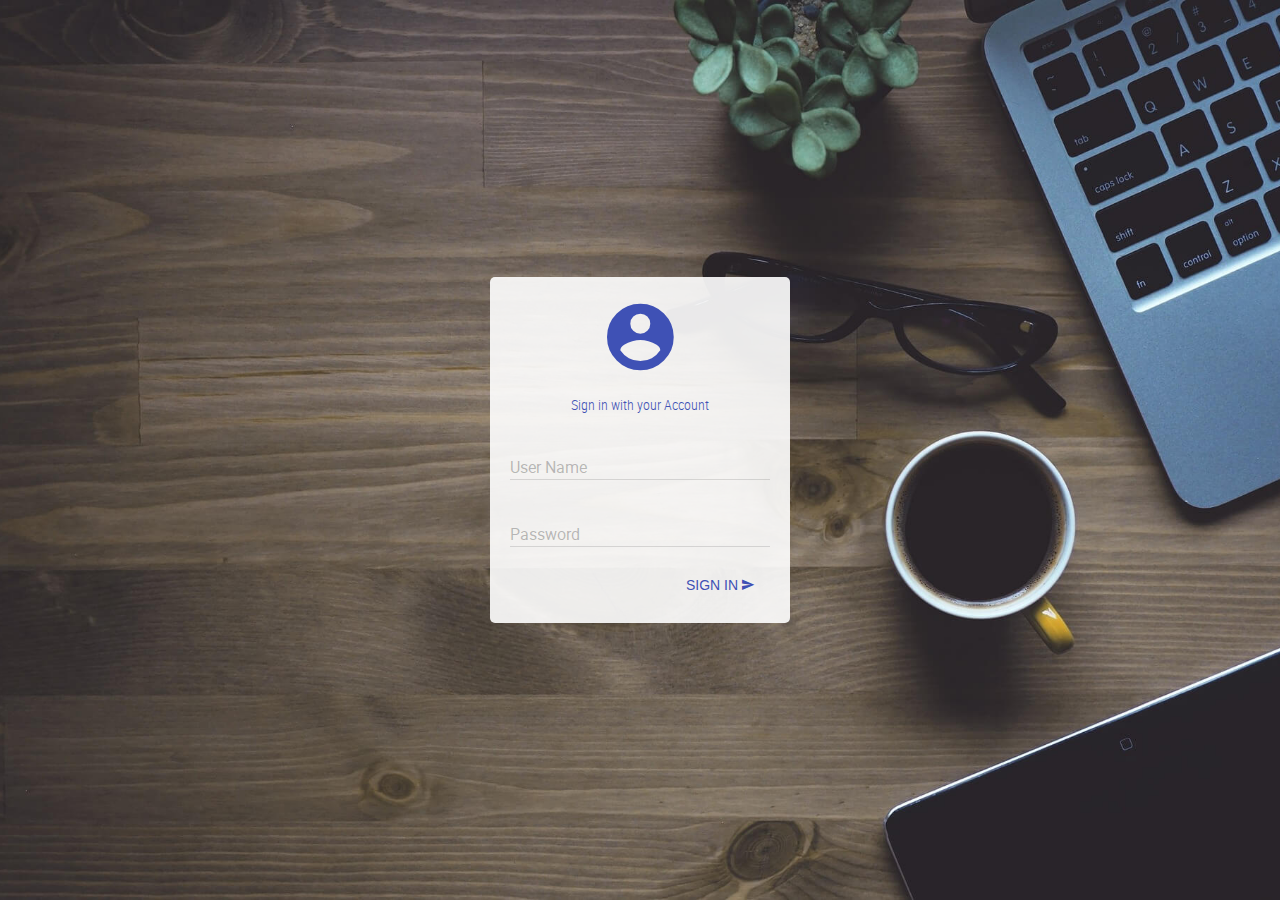
==== index.html @ ebc6012f "se agrego la plantilla" ====
<!-- 
* Copyright 2016 Carlos Eduardo Alfaro Orellana
-->
<!DOCTYPE html>
<html lang="es">
<head>
	<meta charset="UTF-8">
	<meta name="viewport" content="width=device-width, initial-scale=1">
	<title>Login</title>
	<link rel="stylesheet" href="css/normalize.css">
	<link rel="stylesheet" href="css/sweetalert2.css">
	<link rel="stylesheet" href="css/material.min.css">
	<link rel="stylesheet" href="css/material-design-iconic-font.min.css">
	<link rel="stylesheet" href="css/jquery.mCustomScrollbar.css">
	<link rel="stylesheet" href="css/main.css">
	<script src="//ajax.googleapis.com/ajax/libs/jquery/1.11.2/jquery.min.js"></script>
	<script>window.jQuery || document.write('<script src="js/jquery-1.11.2.min.js"><\/script>')</script>
	<script src="js/material.min.js" ></script>
	<script src="js/sweetalert2.min.js" ></script>
	<script src="js/jquery.mCustomScrollbar.concat.min.js" ></script>
	<script src="js/main.js" ></script>
</head>
<body class="cover">
	<div class="container-login">
		<p class="text-center" style="font-size: 80px;">
			<i class="zmdi zmdi-account-circle"></i>
		</p>
		<p class="text-center text-condensedLight">Sign in with your Account</p>
		<form>
			<div class="mdl-textfield mdl-js-textfield mdl-textfield--floating-label">
			    <input class="mdl-textfield__input" type="text" id="userName">
			    <label class="mdl-textfield__label" for="userName">User Name</label>
			</div>
			<div class="mdl-textfield mdl-js-textfield mdl-textfield--floating-label">
			    <input class="mdl-textfield__input" type="password" id="pass">
			    <label class="mdl-textfield__label" for="pass">Password</label>
			</div>
			<button id="SingIn" class="mdl-button mdl-js-button mdl-js-ripple-effect" style="color: #3F51B5; float:right;">
				Sign in <i class="zmdi zmdi-mail-send"></i>
			</button>
		</form>
	</div>
</body>
</html>
---- css/sweetalert2.css ----
.sweet-overlay {
  background-color: rgba(0, 0, 0, 0.4);
  position: fixed;
  left: 0;
  right: 0;
  top: 0;
  bottom: 0;
  display: none;
  z-index: 1000; }

.sweet-alert {
  font-family: "RobotoCondensedLight";
  background-color: #fff;
  border-radius: 5px;
  box-sizing: border-box;
  text-align: center;
  position: fixed;
  left: 50%;
  top: 50%;
  margin-top: -200px;
  max-height: 90%;
  overflow-x: hidden;
  overflow-y: auto;
  display: none;
  z-index: 2000; }
  .sweet-alert h2 {
    color: #575757;
    font-family: "OswaldLight";
    font-size: 30px;
    text-align: center;
    font-weight: 600;
    text-transform: none;
    position: relative;
    margin: 0;
    padding: 0;
    line-height: 60px;
    display: block; }
  .sweet-alert p {
    font-size: 16px;
    text-align: center;
    font-weight: 300;
    position: relative;
    float: none;
    margin: 0;
    padding: 0;
    line-height: normal; }
  .sweet-alert hr {
    height: 10px;
    color: transparent;
    border: 0; }
  .sweet-alert button.styled {
    color: #fff;
    border: 0;
    box-shadow: none;
    font-size: 17px;
    font-weight: 500;
    border-radius: 5px;
    padding: 10px 32px;
    margin: 0 5px;
    cursor: pointer; }
    .sweet-alert button.styled:focus {
      outline: none; }
    .sweet-alert button.styled.sweet-cancel[disabled] {
      opacity: .4; }
    .sweet-alert button.styled.sweet-confirm[disabled] {
      border: 4px solid transparent;
      border-color: transparent;
      width: 40px;
      height: 40px;
      padding: 0;
      margin: 0 30px;
      vertical-align: middle;
      background-color: transparent !important;
      color: transparent;
      cursor: default;
      border-radius: 100%;
      -webkit-animation: rotate-loading 1.5s linear 0s infinite normal;
              animation: rotate-loading 1.5s linear 0s infinite normal; }
    .sweet-alert button.styled::-moz-focus-inner {
      border: 0; }
  .sweet-alert[data-has-cancel-button=false] button {
    box-shadow: none !important; }
  .sweet-alert .icon {
    width: 80px;
    height: 80px;
    border: 4px solid #808080;
    border-radius: 50%;
    margin: 20px auto;
    padding: 0;
    position: relative;
    box-sizing: content-box; }
    .sweet-alert .icon.error {
      border-color: #f27474; }
      .sweet-alert .icon.error .x-mark {
        position: relative;
        display: block; }
      .sweet-alert .icon.error .line {
        position: absolute;
        height: 5px;
        width: 47px;
        background-color: #f27474;
        display: block;
        top: 37px;
        border-radius: 2px; }
        .sweet-alert .icon.error .line.left {
          -webkit-transform: rotate(45deg);
                  transform: rotate(45deg);
          left: 17px; }
        .sweet-alert .icon.error .line.right {
          -webkit-transform: rotate(-45deg);
                  transform: rotate(-45deg);
          right: 16px; }
    .sweet-alert .icon.warning {
      border-color: #f8bb86; }
      .sweet-alert .icon.warning .body {
        position: absolute;
        width: 5px;
        height: 47px;
        left: 50%;
        top: 10px;
        border-radius: 2px;
        margin-left: -2px;
        background-color: #f8bb86; }
      .sweet-alert .icon.warning .dot {
        position: absolute;
        width: 7px;
        height: 7px;
        border-radius: 50%;
        margin-left: -3px;
        left: 50%;
        bottom: 10px;
        background-color: #f8bb86; }
    .sweet-alert .icon.info {
      border-color: #c9dae1; }
      .sweet-alert .icon.info::before {
        content: '';
        position: absolute;
        width: 5px;
        height: 29px;
        left: 50%;
        bottom: 17px;
        border-radius: 2px;
        margin-left: -2px;
        background-color: #c9dae1; }
      .sweet-alert .icon.info::after {
        content: '';
        position: absolute;
        width: 7px;
        height: 7px;
        border-radius: 50%;
        margin-left: -3px;
        top: 19px;
        background-color: #c9dae1; }
    .sweet-alert .icon.success {
      border-color: #a5dc86; }
      .sweet-alert .icon.success::before, .sweet-alert .icon.success::after {
        content: '';
        border-radius: 50%;
        position: absolute;
        width: 60px;
        height: 120px;
        background: #fff;
        -webkit-transform: rotate(45deg);
                transform: rotate(45deg); }
      .sweet-alert .icon.success::before {
        border-radius: 120px 0 0 120px;
        top: -7px;
        left: -33px;
        -webkit-transform: rotate(-45deg);
                transform: rotate(-45deg);
        -webkit-transform-origin: 60px 60px;
                transform-origin: 60px 60px; }
      .sweet-alert .icon.success::after {
        border-radius: 0 120px 120px 0;
        top: -11px;
        left: 30px;
        -webkit-transform: rotate(-45deg);
                transform: rotate(-45deg);
        -webkit-transform-origin: 0 60px;
                transform-origin: 0 60px; }
      .sweet-alert .icon.success .placeholder {
        width: 80px;
        height: 80px;
        border: 4px solid rgba(165, 220, 134, 0.2);
        border-radius: 50%;
        box-sizing: content-box;
        position: absolute;
        left: -4px;
        top: -4px;
        z-index: 2; }
      .sweet-alert .icon.success .fix {
        width: 5px;
        height: 90px;
        background-color: #fff;
        position: absolute;
        left: 28px;
        top: 8px;
        z-index: 1;
        -webkit-transform: rotate(-45deg);
                transform: rotate(-45deg); }
      .sweet-alert .icon.success .line {
        height: 5px;
        background-color: #a5dc86;
        display: block;
        border-radius: 2px;
        position: absolute;
        z-index: 2; }
        .sweet-alert .icon.success .line.tip {
          width: 25px;
          left: 14px;
          top: 46px;
          -webkit-transform: rotate(45deg);
                  transform: rotate(45deg); }
        .sweet-alert .icon.success .line.long {
          width: 47px;
          right: 8px;
          top: 38px;
          -webkit-transform: rotate(-45deg);
                  transform: rotate(-45deg); }
  .sweet-alert .sweet-image {
    margin: 20px auto; }

@-webkit-keyframes showSweetAlert {
  0% {
    -webkit-transform: scale(0.7);
            transform: scale(0.7); }
  45% {
    -webkit-transform: scale(1.05);
            transform: scale(1.05); }
  80% {
    -webkit-transform: scale(0.95);
            transform: scale(0.95); }
  100% {
    -webkit-transform: scale(1);
            transform: scale(1); } }

@keyframes showSweetAlert {
  0% {
    -webkit-transform: scale(0.7);
            transform: scale(0.7); }
  45% {
    -webkit-transform: scale(1.05);
            transform: scale(1.05); }
  80% {
    -webkit-transform: scale(0.95);
            transform: scale(0.95); }
  100% {
    -webkit-transform: scale(1);
            transform: scale(1); } }

@-webkit-keyframes hideSweetAlert {
  0% {
    -webkit-transform: scale(1);
            transform: scale(1); }
  100% {
    -webkit-transform: scale(0.5);
            transform: scale(0.5); } }

@keyframes hideSweetAlert {
  0% {
    -webkit-transform: scale(1);
            transform: scale(1); }
  100% {
    -webkit-transform: scale(0.5);
            transform: scale(0.5); } }

.show-sweet-alert {
  -webkit-animation: showSweetAlert 0.3s;
          animation: showSweetAlert 0.3s; }
  .show-sweet-alert.no-animation {
    -webkit-animation: none;
            animation: none; }

.hide-sweet-alert {
  -webkit-animation: hideSweetAlert 0.2s;
          animation: hideSweetAlert 0.2s; }
  .hide-sweet-alert.no-animation {
    -webkit-animation: none;
            animation: none; }

@-webkit-keyframes animate-success-tip {
  0% {
    width: 0;
    left: 1px;
    top: 19px; }
  54% {
    width: 0;
    left: 1px;
    top: 19px; }
  70% {
    width: 50px;
    left: -8px;
    top: 37px; }
  84% {
    width: 17px;
    left: 21px;
    top: 48px; }
  100% {
    width: 25px;
    left: 14px;
    top: 45px; } }

@keyframes animate-success-tip {
  0% {
    width: 0;
    left: 1px;
    top: 19px; }
  54% {
    width: 0;
    left: 1px;
    top: 19px; }
  70% {
    width: 50px;
    left: -8px;
    top: 37px; }
  84% {
    width: 17px;
    left: 21px;
    top: 48px; }
  100% {
    width: 25px;
    left: 14px;
    top: 45px; } }

@-webkit-keyframes animate-success-long {
  0% {
    width: 0;
    right: 46px;
    top: 54px; }
  65% {
    width: 0;
    right: 46px;
    top: 54px; }
  84% {
    width: 55px;
    right: 0;
    top: 35px; }
  100% {
    width: 47px;
    right: 8px;
    top: 38px; } }

@keyframes animate-success-long {
  0% {
    width: 0;
    right: 46px;
    top: 54px; }
  65% {
    width: 0;
    right: 46px;
    top: 54px; }
  84% {
    width: 55px;
    right: 0;
    top: 35px; }
  100% {
    width: 47px;
    right: 8px;
    top: 38px; } }

@-webkit-keyframes rotatePlaceholder {
  0% {
    -webkit-transform: rotate(-45deg);
            transform: rotate(-45deg); }
  5% {
    -webkit-transform: rotate(-45deg);
            transform: rotate(-45deg); }
  12% {
    -webkit-transform: rotate(-405deg);
            transform: rotate(-405deg); }
  100% {
    -webkit-transform: rotate(-405deg);
            transform: rotate(-405deg); } }

@keyframes rotatePlaceholder {
  0% {
    -webkit-transform: rotate(-45deg);
            transform: rotate(-45deg); }
  5% {
    -webkit-transform: rotate(-45deg);
            transform: rotate(-45deg); }
  12% {
    -webkit-transform: rotate(-405deg);
            transform: rotate(-405deg); }
  100% {
    -webkit-transform: rotate(-405deg);
            transform: rotate(-405deg); } }

.animate-success-tip {
  -webkit-animation: animate-success-tip 0.75s;
          animation: animate-success-tip 0.75s; }

.animate-success-long {
  -webkit-animation: animate-success-long 0.75s;
          animation: animate-success-long 0.75s; }

.icon.success.animate::after {
  -webkit-animation: rotatePlaceholder 4.25s ease-in;
          animation: rotatePlaceholder 4.25s ease-in; }

@-webkit-keyframes animate-error-icon {
  0% {
    -webkit-transform: rotateX(100deg);
            transform: rotateX(100deg);
    opacity: 0; }
  100% {
    -webkit-transform: rotateX(0deg);
            transform: rotateX(0deg);
    opacity: 1; } }

@keyframes animate-error-icon {
  0% {
    -webkit-transform: rotateX(100deg);
            transform: rotateX(100deg);
    opacity: 0; }
  100% {
    -webkit-transform: rotateX(0deg);
            transform: rotateX(0deg);
    opacity: 1; } }

.animate-error-icon {
  -webkit-animation: animate-error-icon 0.5s;
          animation: animate-error-icon 0.5s; }

@-webkit-keyframes animate-x-mark {
  0% {
    -webkit-transform: scale(0.4);
            transform: scale(0.4);
    margin-top: 26px;
    opacity: 0; }
  50% {
    -webkit-transform: scale(0.4);
            transform: scale(0.4);
    margin-top: 26px;
    opacity: 0; }
  80% {
    -webkit-transform: scale(1.15);
            transform: scale(1.15);
    margin-top: -6px; }
  100% {
    -webkit-transform: scale(1);
            transform: scale(1);
    margin-top: 0;
    opacity: 1; } }

@keyframes animate-x-mark {
  0% {
    -webkit-transform: scale(0.4);
            transform: scale(0.4);
    margin-top: 26px;
    opacity: 0; }
  50% {
    -webkit-transform: scale(0.4);
            transform: scale(0.4);
    margin-top: 26px;
    opacity: 0; }
  80% {
    -webkit-transform: scale(1.15);
            transform: scale(1.15);
    margin-top: -6px; }
  100% {
    -webkit-transform: scale(1);
            transform: scale(1);
    margin-top: 0;
    opacity: 1; } }

.animate-x-mark {
  -webkit-animation: animate-x-mark 0.5s;
          animation: animate-x-mark 0.5s; }

@-webkit-keyframes pulse-warning {
  0% {
    border-color: #f8d486; }
  100% {
    border-color: #f8bb86; } }

@keyframes pulse-warning {
  0% {
    border-color: #f8d486; }
  100% {
    border-color: #f8bb86; } }

.pulse-warning {
  -webkit-animation: pulse-warning 0.75s infinite alternate;
          animation: pulse-warning 0.75s infinite alternate; }

@-webkit-keyframes pulse-warning-ins {
  0% {
    background-color: #f8d486; }
  100% {
    background-color: #f8bb86; } }

@keyframes pulse-warning-ins {
  0% {
    background-color: #f8d486; }
  100% {
    background-color: #f8bb86; } }

.pulse-warning-ins {
  -webkit-animation: pulse-warning-ins 0.75s infinite alternate;
          animation: pulse-warning-ins 0.75s infinite alternate; }

@-webkit-keyframes rotate-loading {
  0% {
    -webkit-transform: rotate(0deg);
            transform: rotate(0deg); }
  100% {
    -webkit-transform: rotate(360deg);
            transform: rotate(360deg); } }

@keyframes rotate-loading {
  0% {
    -webkit-transform: rotate(0deg);
            transform: rotate(0deg); }
  100% {
    -webkit-transform: rotate(360deg);
            transform: rotate(360deg); } }
---- css/material.min.css ----
/**
 * material-design-lite - Material Design Components in CSS, JS and HTML
 * @version v1.1.3
 * @license Apache-2.0
 * @copyright 2015 Google, Inc.
 * @link https://github.com/google/material-design-lite
 */
@charset "UTF-8";html{color:rgba(0,0,0,.87)}::-moz-selection{background:#b3d4fc;text-shadow:none}::selection{background:#b3d4fc;text-shadow:none}hr{display:block;height:1px;border:0;border-top:1px solid #ccc;margin:1em 0;padding:0}audio,canvas,iframe,img,svg,video{vertical-align:middle}fieldset{border:0;margin:0;padding:0}textarea{resize:vertical}.browserupgrade{margin:.2em 0;background:#ccc;color:#000;padding:.2em 0}.hidden{display:none!important}.visuallyhidden{border:0;clip:rect(0 0 0 0);height:1px;margin:-1px;overflow:hidden;padding:0;position:absolute;width:1px}.visuallyhidden.focusable:active,.visuallyhidden.focusable:focus{clip:auto;height:auto;margin:0;overflow:visible;position:static;width:auto}.invisible{visibility:hidden}.clearfix:before,.clearfix:after{content:" ";display:table}.clearfix:after{clear:both}@media print{*,*:before,*:after,*:first-letter{background:transparent!important;color:#000!important;box-shadow:none!important}a,a:visited{text-decoration:underline}a[href]:after{content:" (" attr(href)")"}abbr[title]:after{content:" (" attr(title)")"}a[href^="#"]:after,a[href^="javascript:"]:after{content:""}pre,blockquote{border:1px solid #999;page-break-inside:avoid}thead{display:table-header-group}tr,img{page-break-inside:avoid}img{max-width:100%!important}p,h2,h3{orphans:3;widows:3}h2,h3{page-break-after:avoid}}a,.mdl-accordion,.mdl-button,.mdl-card,.mdl-checkbox,.mdl-dropdown-menu,.mdl-icon-toggle,.mdl-item,.mdl-radio,.mdl-slider,.mdl-switch,.mdl-tabs__tab{-webkit-tap-highlight-color:transparent;-webkit-tap-highlight-color:rgba(255,255,255,0)}html{width:100%;height:100%;-ms-touch-action:manipulation;touch-action:manipulation}body{width:100%;min-height:100%;margin:0}main{display:block}*[hidden]{display:none!important}html,body{font-family:"Helvetica","Arial",sans-serif;font-size:14px;font-weight:400;line-height:20px}h1,h2,h3,h4,h5,h6,p{padding:0}h1 small,h2 small,h3 small,h4 small,h5 small,h6 small{font-family:"Roboto","Helvetica","Arial",sans-serif;font-weight:400;line-height:1.35;letter-spacing:-.02em;opacity:.54;font-size:.6em}h1{font-size:56px;line-height:1.35;letter-spacing:-.02em;margin:24px 0}h1,h2{font-family:"Roboto","Helvetica","Arial",sans-serif;font-weight:400}h2{font-size:45px;line-height:48px}h2,h3{margin:24px 0}h3{font-size:34px;line-height:40px}h3,h4{font-family:"Roboto","Helvetica","Arial",sans-serif;font-weight:400}h4{font-size:24px;line-height:32px;-moz-osx-font-smoothing:grayscale;margin:24px 0 16px}h5{font-size:20px;font-weight:500;line-height:1;letter-spacing:.02em}h5,h6{font-family:"Roboto","Helvetica","Arial",sans-serif;margin:24px 0 16px}h6{font-size:16px;letter-spacing:.04em}h6,p{font-weight:400;line-height:24px}p{font-size:14px;letter-spacing:0;margin:0 0 16px}a{color:#ff4081;font-weight:500}blockquote{font-family:"Roboto","Helvetica","Arial",sans-serif;position:relative;font-size:24px;font-weight:300;font-style:italic;line-height:1.35;letter-spacing:.08em}blockquote:before{position:absolute;left:-.5em;content:'“'}blockquote:after{content:'”';margin-left:-.05em}mark{background-color:#f4ff81}dt{font-weight:700}address{font-size:12px;line-height:1;font-style:normal}address,ul,ol{font-weight:400;letter-spacing:0}ul,ol{font-size:14px;line-height:24px}.mdl-typography--display-4,.mdl-typography--display-4-color-contrast{font-family:"Roboto","Helvetica","Arial",sans-serif;font-size:112px;font-weight:300;line-height:1;letter-spacing:-.04em}.mdl-typography--display-4-color-contrast{opacity:.54}.mdl-typography--display-3,.mdl-typography--display-3-color-contrast{font-family:"Roboto","Helvetica","Arial",sans-serif;font-size:56px;font-weight:400;line-height:1.35;letter-spacing:-.02em}.mdl-typography--display-3-color-contrast{opacity:.54}.mdl-typography--display-2,.mdl-typography--display-2-color-contrast{font-family:"Roboto","Helvetica","Arial",sans-serif;font-size:45px;font-weight:400;line-height:48px}.mdl-typography--display-2-color-contrast{opacity:.54}.mdl-typography--display-1,.mdl-typography--display-1-color-contrast{font-family:"Roboto","Helvetica","Arial",sans-serif;font-size:34px;font-weight:400;line-height:40px}.mdl-typography--display-1-color-contrast{opacity:.54}.mdl-typography--headline,.mdl-typography--headline-color-contrast{font-family:"Roboto","Helvetica","Arial",sans-serif;font-size:24px;font-weight:400;line-height:32px;-moz-osx-font-smoothing:grayscale}.mdl-typography--headline-color-contrast{opacity:.87}.mdl-typography--title,.mdl-typography--title-color-contrast{font-family:"Roboto","Helvetica","Arial",sans-serif;font-size:20px;font-weight:500;line-height:1;letter-spacing:.02em}.mdl-typography--title-color-contrast{opacity:.87}.mdl-typography--subhead,.mdl-typography--subhead-color-contrast{font-family:"Roboto","Helvetica","Arial",sans-serif;font-size:16px;font-weight:400;line-height:24px;letter-spacing:.04em}.mdl-typography--subhead-color-contrast{opacity:.87}.mdl-typography--body-2,.mdl-typography--body-2-color-contrast{font-size:14px;font-weight:700;line-height:24px;letter-spacing:0}.mdl-typography--body-2-color-contrast{opacity:.87}.mdl-typography--body-1,.mdl-typography--body-1-color-contrast{font-size:14px;font-weight:400;line-height:24px;letter-spacing:0}.mdl-typography--body-1-color-contrast{opacity:.87}.mdl-typography--body-2-force-preferred-font,.mdl-typography--body-2-force-preferred-font-color-contrast{font-family:"Roboto","Helvetica","Arial",sans-serif;font-size:14px;font-weight:500;line-height:24px;letter-spacing:0}.mdl-typography--body-2-force-preferred-font-color-contrast{opacity:.87}.mdl-typography--body-1-force-preferred-font,.mdl-typography--body-1-force-preferred-font-color-contrast{font-family:"Roboto","Helvetica","Arial",sans-serif;font-size:14px;font-weight:400;line-height:24px;letter-spacing:0}.mdl-typography--body-1-force-preferred-font-color-contrast{opacity:.87}.mdl-typography--caption,.mdl-typography--caption-force-preferred-font{font-size:12px;font-weight:400;line-height:1;letter-spacing:0}.mdl-typography--caption-force-preferred-font{font-family:"Roboto","Helvetica","Arial",sans-serif}.mdl-typography--caption-color-contrast,.mdl-typography--caption-force-preferred-font-color-contrast{font-size:12px;font-weight:400;line-height:1;letter-spacing:0;opacity:.54}.mdl-typography--caption-force-preferred-font-color-contrast,.mdl-typography--menu{font-family:"Roboto","Helvetica","Arial",sans-serif}.mdl-typography--menu{font-size:14px;font-weight:500;line-height:1;letter-spacing:0}.mdl-typography--menu-color-contrast{opacity:.87}.mdl-typography--menu-color-contrast,.mdl-typography--button,.mdl-typography--button-color-contrast{font-family:"Roboto","Helvetica","Arial",sans-serif;font-size:14px;font-weight:500;line-height:1;letter-spacing:0}.mdl-typography--button,.mdl-typography--button-color-contrast{text-transform:uppercase}.mdl-typography--button-color-contrast{opacity:.87}.mdl-typography--text-left{text-align:left}.mdl-typography--text-right{text-align:right}.mdl-typography--text-center{text-align:center}.mdl-typography--text-justify{text-align:justify}.mdl-typography--text-nowrap{white-space:nowrap}.mdl-typography--text-lowercase{text-transform:lowercase}.mdl-typography--text-uppercase{text-transform:uppercase}.mdl-typography--text-capitalize{text-transform:capitalize}.mdl-typography--font-thin{font-weight:200!important}.mdl-typography--font-light{font-weight:300!important}.mdl-typography--font-regular{font-weight:400!important}.mdl-typography--font-medium{font-weight:500!important}.mdl-typography--font-bold{font-weight:700!important}.mdl-typography--font-black{font-weight:900!important}.material-icons{font-family:'Material Icons';font-weight:400;font-style:normal;font-size:24px;line-height:1;letter-spacing:normal;text-transform:none;display:inline-block;word-wrap:normal;-moz-font-feature-settings:'liga';font-feature-settings:'liga';-webkit-font-feature-settings:'liga';-webkit-font-smoothing:antialiased}.mdl-color-text--red{color:#f44336 !important}.mdl-color--red{background-color:#f44336 !important}.mdl-color-text--red-50{color:#ffebee !important}.mdl-color--red-50{background-color:#ffebee !important}.mdl-color-text--red-100{color:#ffcdd2 !important}.mdl-color--red-100{background-color:#ffcdd2 !important}.mdl-color-text--red-200{color:#ef9a9a !important}.mdl-color--red-200{background-color:#ef9a9a !important}.mdl-color-text--red-300{color:#e57373 !important}.mdl-color--red-300{background-color:#e57373 !important}.mdl-color-text--red-400{color:#ef5350 !important}.mdl-color--red-400{background-color:#ef5350 !important}.mdl-color-text--red-500{color:#f44336 !important}.mdl-color--red-500{background-color:#f44336 !important}.mdl-color-text--red-600{color:#e53935 !important}.mdl-color--red-600{background-color:#e53935 !important}.mdl-color-text--red-700{color:#d32f2f !important}.mdl-color--red-700{background-color:#d32f2f !important}.mdl-color-text--red-800{color:#c62828 !important}.mdl-color--red-800{background-color:#c62828 !important}.mdl-color-text--red-900{color:#b71c1c !important}.mdl-color--red-900{background-color:#b71c1c !important}.mdl-color-text--red-A100{color:#ff8a80 !important}.mdl-color--red-A100{background-color:#ff8a80 !important}.mdl-color-text--red-A200{color:#ff5252 !important}.mdl-color--red-A200{background-color:#ff5252 !important}.mdl-color-text--red-A400{color:#ff1744 !important}.mdl-color--red-A400{background-color:#ff1744 !important}.mdl-color-text--red-A700{color:#d50000 !important}.mdl-color--red-A700{background-color:#d50000 !important}.mdl-color-text--pink{color:#e91e63 !important}.mdl-color--pink{background-color:#e91e63 !important}.mdl-color-text--pink-50{color:#fce4ec !important}.mdl-color--pink-50{background-color:#fce4ec !important}.mdl-color-text--pink-100{color:#f8bbd0 !important}.mdl-color--pink-100{background-color:#f8bbd0 !important}.mdl-color-text--pink-200{color:#f48fb1 !important}.mdl-color--pink-200{background-color:#f48fb1 !important}.mdl-color-text--pink-300{color:#f06292 !important}.mdl-color--pink-300{background-color:#f06292 !important}.mdl-color-text--pink-400{color:#ec407a !important}.mdl-color--pink-400{background-color:#ec407a !important}.mdl-color-text--pink-500{color:#e91e63 !important}.mdl-color--pink-500{background-color:#e91e63 !important}.mdl-color-text--pink-600{color:#d81b60 !important}.mdl-color--pink-600{background-color:#d81b60 !important}.mdl-color-text--pink-700{color:#c2185b !important}.mdl-color--pink-700{background-color:#c2185b !important}.mdl-color-text--pink-800{color:#ad1457 !important}.mdl-color--pink-800{background-color:#ad1457 !important}.mdl-color-text--pink-900{color:#880e4f !important}.mdl-color--pink-900{background-color:#880e4f !important}.mdl-color-text--pink-A100{color:#ff80ab !important}.mdl-color--pink-A100{background-color:#ff80ab !important}.mdl-color-text--pink-A200{color:#ff4081 !important}.mdl-color--pink-A200{background-color:#ff4081 !important}.mdl-color-text--pink-A400{color:#f50057 !important}.mdl-color--pink-A400{background-color:#f50057 !important}.mdl-color-text--pink-A700{color:#c51162 !important}.mdl-color--pink-A700{background-color:#c51162 !important}.mdl-color-text--purple{color:#9c27b0 !important}.mdl-color--purple{background-color:#9c27b0 !important}.mdl-color-text--purple-50{color:#f3e5f5 !important}.mdl-color--purple-50{background-color:#f3e5f5 !important}.mdl-color-text--purple-100{color:#e1bee7 !important}.mdl-color--purple-100{background-color:#e1bee7 !important}.mdl-color-text--purple-200{color:#ce93d8 !important}.mdl-color--purple-200{background-color:#ce93d8 !important}.mdl-color-text--purple-300{color:#ba68c8 !important}.mdl-color--purple-300{background-color:#ba68c8 !important}.mdl-color-text--purple-400{color:#ab47bc !important}.mdl-color--purple-400{background-color:#ab47bc !important}.mdl-color-text--purple-500{color:#9c27b0 !important}.mdl-color--purple-500{background-color:#9c27b0 !important}.mdl-color-text--purple-600{color:#8e24aa !important}.mdl-color--purple-600{background-color:#8e24aa !important}.mdl-color-text--purple-700{color:#7b1fa2 !important}.mdl-color--purple-700{background-color:#7b1fa2 !important}.mdl-color-text--purple-800{color:#6a1b9a !important}.mdl-color--purple-800{background-color:#6a1b9a !important}.mdl-color-text--purple-900{color:#4a148c !important}.mdl-color--purple-900{background-color:#4a148c !important}.mdl-color-text--purple-A100{color:#ea80fc !important}.mdl-color--purple-A100{background-color:#ea80fc !important}.mdl-color-text--purple-A200{color:#e040fb !important}.mdl-color--purple-A200{background-color:#e040fb !important}.mdl-color-text--purple-A400{color:#d500f9 !important}.mdl-color--purple-A400{background-color:#d500f9 !important}.mdl-color-text--purple-A700{color:#a0f !important}.mdl-color--purple-A700{background-color:#a0f !important}.mdl-color-text--deep-purple{color:#673ab7 !important}.mdl-color--deep-purple{background-color:#673ab7 !important}.mdl-color-text--deep-purple-50{color:#ede7f6 !important}.mdl-color--deep-purple-50{background-color:#ede7f6 !important}.mdl-color-text--deep-purple-100{color:#d1c4e9 !important}.mdl-color--deep-purple-100{background-color:#d1c4e9 !important}.mdl-color-text--deep-purple-200{color:#b39ddb !important}.mdl-color--deep-purple-200{background-color:#b39ddb !important}.mdl-color-text--deep-purple-300{color:#9575cd !important}.mdl-color--deep-purple-300{background-color:#9575cd !important}.mdl-color-text--deep-purple-400{color:#7e57c2 !important}.mdl-color--deep-purple-400{background-color:#7e57c2 !important}.mdl-color-text--deep-purple-500{color:#673ab7 !important}.mdl-color--deep-purple-500{background-color:#673ab7 !important}.mdl-color-text--deep-purple-600{color:#5e35b1 !important}.mdl-color--deep-purple-600{background-color:#5e35b1 !important}.mdl-color-text--deep-purple-700{color:#512da8 !important}.mdl-color--deep-purple-700{background-color:#512da8 !important}.mdl-color-text--deep-purple-800{color:#4527a0 !important}.mdl-color--deep-purple-800{background-color:#4527a0 !important}.mdl-color-text--deep-purple-900{color:#311b92 !important}.mdl-color--deep-purple-900{background-color:#311b92 !important}.mdl-color-text--deep-purple-A100{color:#b388ff !important}.mdl-color--deep-purple-A100{background-color:#b388ff !important}.mdl-color-text--deep-purple-A200{color:#7c4dff !important}.mdl-color--deep-purple-A200{background-color:#7c4dff !important}.mdl-color-text--deep-purple-A400{color:#651fff !important}.mdl-color--deep-purple-A400{background-color:#651fff !important}.mdl-color-text--deep-purple-A700{color:#6200ea !important}.mdl-color--deep-purple-A700{background-color:#6200ea !important}.mdl-color-text--indigo{color:#3f51b5 !important}.mdl-color--indigo{background-color:#3f51b5 !important}.mdl-color-text--indigo-50{color:#e8eaf6 !important}.mdl-color--indigo-50{background-color:#e8eaf6 !important}.mdl-color-text--indigo-100{color:#c5cae9 !important}.mdl-color--indigo-100{background-color:#c5cae9 !important}.mdl-color-text--indigo-200{color:#9fa8da !important}.mdl-color--indigo-200{background-color:#9fa8da !important}.mdl-color-text--indigo-300{color:#7986cb !important}.mdl-color--indigo-300{background-color:#7986cb !important}.mdl-color-text--indigo-400{color:#5c6bc0 !important}.mdl-color--indigo-400{background-color:#5c6bc0 !important}.mdl-color-text--indigo-500{color:#3f51b5 !important}.mdl-color--indigo-500{background-color:#3f51b5 !important}.mdl-color-text--indigo-600{color:#3949ab !important}.mdl-color--indigo-600{background-color:#3949ab !important}.mdl-color-text--indigo-700{color:#303f9f !important}.mdl-color--indigo-700{background-color:#303f9f !important}.mdl-color-text--indigo-800{color:#283593 !important}.mdl-color--indigo-800{background-color:#283593 !important}.mdl-color-text--indigo-900{color:#1a237e !important}.mdl-color--indigo-900{background-color:#1a237e !important}.mdl-color-text--indigo-A100{color:#8c9eff !important}.mdl-color--indigo-A100{background-color:#8c9eff !important}.mdl-color-text--indigo-A200{color:#536dfe !important}.mdl-color--indigo-A200{background-color:#536dfe !important}.mdl-color-text--indigo-A400{color:#3d5afe !important}.mdl-color--indigo-A400{background-color:#3d5afe !important}.mdl-color-text--indigo-A700{color:#304ffe !important}.mdl-color--indigo-A700{background-color:#304ffe !important}.mdl-color-text--blue{color:#2196f3 !important}.mdl-color--blue{background-color:#2196f3 !important}.mdl-color-text--blue-50{color:#e3f2fd !important}.mdl-color--blue-50{background-color:#e3f2fd !important}.mdl-color-text--blue-100{color:#bbdefb !important}.mdl-color--blue-100{background-color:#bbdefb !important}.mdl-color-text--blue-200{color:#90caf9 !important}.mdl-color--blue-200{background-color:#90caf9 !important}.mdl-color-text--blue-300{color:#64b5f6 !important}.mdl-color--blue-300{background-color:#64b5f6 !important}.mdl-color-text--blue-400{color:#42a5f5 !important}.mdl-color--blue-400{background-color:#42a5f5 !important}.mdl-color-text--blue-500{color:#2196f3 !important}.mdl-color--blue-500{background-color:#2196f3 !important}.mdl-color-text--blue-600{color:#1e88e5 !important}.mdl-color--blue-600{background-color:#1e88e5 !important}.mdl-color-text--blue-700{color:#1976d2 !important}.mdl-color--blue-700{background-color:#1976d2 !important}.mdl-color-text--blue-800{color:#1565c0 !important}.mdl-color--blue-800{background-color:#1565c0 !important}.mdl-color-text--blue-900{color:#0d47a1 !important}.mdl-color--blue-900{background-color:#0d47a1 !important}.mdl-color-text--blue-A100{color:#82b1ff !important}.mdl-color--blue-A100{background-color:#82b1ff !important}.mdl-color-text--blue-A200{color:#448aff !important}.mdl-color--blue-A200{background-color:#448aff !important}.mdl-color-text--blue-A400{color:#2979ff !important}.mdl-color--blue-A400{background-color:#2979ff !important}.mdl-color-text--blue-A700{color:#2962ff !important}.mdl-color--blue-A700{background-color:#2962ff !important}.mdl-color-text--light-blue{color:#03a9f4 !important}.mdl-color--light-blue{background-color:#03a9f4 !important}.mdl-color-text--light-blue-50{color:#e1f5fe !important}.mdl-color--light-blue-50{background-color:#e1f5fe !important}.mdl-color-text--light-blue-100{color:#b3e5fc !important}.mdl-color--light-blue-100{background-color:#b3e5fc !important}.mdl-color-text--light-blue-200{color:#81d4fa !important}.mdl-color--light-blue-200{background-color:#81d4fa !important}.mdl-color-text--light-blue-300{color:#4fc3f7 !important}.mdl-color--light-blue-300{background-color:#4fc3f7 !important}.mdl-color-text--light-blue-400{color:#29b6f6 !important}.mdl-color--light-blue-400{background-color:#29b6f6 !important}.mdl-color-text--light-blue-500{color:#03a9f4 !important}.mdl-color--light-blue-500{background-color:#03a9f4 !important}.mdl-color-text--light-blue-600{color:#039be5 !important}.mdl-color--light-blue-600{background-color:#039be5 !important}.mdl-color-text--light-blue-700{color:#0288d1 !important}.mdl-color--light-blue-700{background-color:#0288d1 !important}.mdl-color-text--light-blue-800{color:#0277bd !important}.mdl-color--light-blue-800{background-color:#0277bd !important}.mdl-color-text--light-blue-900{color:#01579b !important}.mdl-color--light-blue-900{background-color:#01579b !important}.mdl-color-text--light-blue-A100{color:#80d8ff !important}.mdl-color--light-blue-A100{background-color:#80d8ff !important}.mdl-color-text--light-blue-A200{color:#40c4ff !important}.mdl-color--light-blue-A200{background-color:#40c4ff !important}.mdl-color-text--light-blue-A400{color:#00b0ff !important}.mdl-color--light-blue-A400{background-color:#00b0ff !important}.mdl-color-text--light-blue-A700{color:#0091ea !important}.mdl-color--light-blue-A700{background-color:#0091ea !important}.mdl-color-text--cyan{color:#00bcd4 !important}.mdl-color--cyan{background-color:#00bcd4 !important}.mdl-color-text--cyan-50{color:#e0f7fa !important}.mdl-color--cyan-50{background-color:#e0f7fa !important}.mdl-color-text--cyan-100{color:#b2ebf2 !important}.mdl-color--cyan-100{background-color:#b2ebf2 !important}.mdl-color-text--cyan-200{color:#80deea !important}.mdl-color--cyan-200{background-color:#80deea !important}.mdl-color-text--cyan-300{color:#4dd0e1 !important}.mdl-color--cyan-300{background-color:#4dd0e1 !important}.mdl-color-text--cyan-400{color:#26c6da !important}.mdl-color--cyan-400{background-color:#26c6da !important}.mdl-color-text--cyan-500{color:#00bcd4 !important}.mdl-color--cyan-500{background-color:#00bcd4 !important}.mdl-color-text--cyan-600{color:#00acc1 !important}.mdl-color--cyan-600{background-color:#00acc1 !important}.mdl-color-text--cyan-700{color:#0097a7 !important}.mdl-color--cyan-700{background-color:#0097a7 !important}.mdl-color-text--cyan-800{color:#00838f !important}.mdl-color--cyan-800{background-color:#00838f !important}.mdl-color-text--cyan-900{color:#006064 !important}.mdl-color--cyan-900{background-color:#006064 !important}.mdl-color-text--cyan-A100{color:#84ffff !important}.mdl-color--cyan-A100{background-color:#84ffff !important}.mdl-color-text--cyan-A200{color:#18ffff !important}.mdl-color--cyan-A200{background-color:#18ffff !important}.mdl-color-text--cyan-A400{color:#00e5ff !important}.mdl-color--cyan-A400{background-color:#00e5ff !important}.mdl-color-text--cyan-A700{color:#00b8d4 !important}.mdl-color--cyan-A700{background-color:#00b8d4 !important}.mdl-color-text--teal{color:#009688 !important}.mdl-color--teal{background-color:#009688 !important}.mdl-color-text--teal-50{color:#e0f2f1 !important}.mdl-color--teal-50{background-color:#e0f2f1 !important}.mdl-color-text--teal-100{color:#b2dfdb !important}.mdl-color--teal-100{background-color:#b2dfdb !important}.mdl-color-text--teal-200{color:#80cbc4 !important}.mdl-color--teal-200{background-color:#80cbc4 !important}.mdl-color-text--teal-300{color:#4db6ac !important}.mdl-color--teal-300{background-color:#4db6ac !important}.mdl-color-text--teal-400{color:#26a69a !important}.mdl-color--teal-400{background-color:#26a69a !important}.mdl-color-text--teal-500{color:#009688 !important}.mdl-color--teal-500{background-color:#009688 !important}.mdl-color-text--teal-600{color:#00897b !important}.mdl-color--teal-600{background-color:#00897b !important}.mdl-color-text--teal-700{color:#00796b !important}.mdl-color--teal-700{background-color:#00796b !important}.mdl-color-text--teal-800{color:#00695c !important}.mdl-color--teal-800{background-color:#00695c !important}.mdl-color-text--teal-900{color:#004d40 !important}.mdl-color--teal-900{background-color:#004d40 !important}.mdl-color-text--teal-A100{color:#a7ffeb !important}.mdl-color--teal-A100{background-color:#a7ffeb !important}.mdl-color-text--teal-A200{color:#64ffda !important}.mdl-color--teal-A200{background-color:#64ffda !important}.mdl-color-text--teal-A400{color:#1de9b6 !important}.mdl-color--teal-A400{background-color:#1de9b6 !important}.mdl-color-text--teal-A700{color:#00bfa5 !important}.mdl-color--teal-A700{background-color:#00bfa5 !important}.mdl-color-text--green{color:#4caf50 !important}.mdl-color--green{background-color:#4caf50 !important}.mdl-color-text--green-50{color:#e8f5e9 !important}.mdl-color--green-50{background-color:#e8f5e9 !important}.mdl-color-text--green-100{color:#c8e6c9 !important}.mdl-color--green-100{background-color:#c8e6c9 !important}.mdl-color-text--green-200{color:#a5d6a7 !important}.mdl-color--green-200{background-color:#a5d6a7 !important}.mdl-color-text--green-300{color:#81c784 !important}.mdl-color--green-300{background-color:#81c784 !important}.mdl-color-text--green-400{color:#66bb6a !important}.mdl-color--green-400{background-color:#66bb6a !important}.mdl-color-text--green-500{color:#4caf50 !important}.mdl-color--green-500{background-color:#4caf50 !important}.mdl-color-text--green-600{color:#43a047 !important}.mdl-color--green-600{background-color:#43a047 !important}.mdl-color-text--green-700{color:#388e3c !important}.mdl-color--green-700{background-color:#388e3c !important}.mdl-color-text--green-800{color:#2e7d32 !important}.mdl-color--green-800{background-color:#2e7d32 !important}.mdl-color-text--green-900{color:#1b5e20 !important}.mdl-color--green-900{background-color:#1b5e20 !important}.mdl-color-text--green-A100{color:#b9f6ca !important}.mdl-color--green-A100{background-color:#b9f6ca !important}.mdl-color-text--green-A200{color:#69f0ae !important}.mdl-color--green-A200{background-color:#69f0ae !important}.mdl-color-text--green-A400{color:#00e676 !important}.mdl-color--green-A400{background-color:#00e676 !important}.mdl-color-text--green-A700{color:#00c853 !important}.mdl-color--green-A700{background-color:#00c853 !important}.mdl-color-text--light-green{color:#8bc34a !important}.mdl-color--light-green{background-color:#8bc34a !important}.mdl-color-text--light-green-50{color:#f1f8e9 !important}.mdl-color--light-green-50{background-color:#f1f8e9 !important}.mdl-color-text--light-green-100{color:#dcedc8 !important}.mdl-color--light-green-100{background-color:#dcedc8 !important}.mdl-color-text--light-green-200{color:#c5e1a5 !important}.mdl-color--light-green-200{background-color:#c5e1a5 !important}.mdl-color-text--light-green-300{color:#aed581 !important}.mdl-color--light-green-300{background-color:#aed581 !important}.mdl-color-text--light-green-400{color:#9ccc65 !important}.mdl-color--light-green-400{background-color:#9ccc65 !important}.mdl-color-text--light-green-500{color:#8bc34a !important}.mdl-color--light-green-500{background-color:#8bc34a !important}.mdl-color-text--light-green-600{color:#7cb342 !important}.mdl-color--light-green-600{background-color:#7cb342 !important}.mdl-color-text--light-green-700{color:#689f38 !important}.mdl-color--light-green-700{background-color:#689f38 !important}.mdl-color-text--light-green-800{color:#558b2f !important}.mdl-color--light-green-800{background-color:#558b2f !important}.mdl-color-text--light-green-900{color:#33691e !important}.mdl-color--light-green-900{background-color:#33691e !important}.mdl-color-text--light-green-A100{color:#ccff90 !important}.mdl-color--light-green-A100{background-color:#ccff90 !important}.mdl-color-text--light-green-A200{color:#b2ff59 !important}.mdl-color--light-green-A200{background-color:#b2ff59 !important}.mdl-color-text--light-green-A400{color:#76ff03 !important}.mdl-color--light-green-A400{background-color:#76ff03 !important}.mdl-color-text--light-green-A700{color:#64dd17 !important}.mdl-color--light-green-A700{background-color:#64dd17 !important}.mdl-color-text--lime{color:#cddc39 !important}.mdl-color--lime{background-color:#cddc39 !important}.mdl-color-text--lime-50{color:#f9fbe7 !important}.mdl-color--lime-50{background-color:#f9fbe7 !important}.mdl-color-text--lime-100{color:#f0f4c3 !important}.mdl-color--lime-100{background-color:#f0f4c3 !important}.mdl-color-text--lime-200{color:#e6ee9c !important}.mdl-color--lime-200{background-color:#e6ee9c !important}.mdl-color-text--lime-300{color:#dce775 !important}.mdl-color--lime-300{background-color:#dce775 !important}.mdl-color-text--lime-400{color:#d4e157 !important}.mdl-color--lime-400{background-color:#d4e157 !important}.mdl-color-text--lime-500{color:#cddc39 !important}.mdl-color--lime-500{background-color:#cddc39 !important}.mdl-color-text--lime-600{color:#c0ca33 !important}.mdl-color--lime-600{background-color:#c0ca33 !important}.mdl-color-text--lime-700{color:#afb42b !important}.mdl-color--lime-700{background-color:#afb42b !important}.mdl-color-text--lime-800{color:#9e9d24 !important}.mdl-color--lime-800{background-color:#9e9d24 !important}.mdl-color-text--lime-900{color:#827717 !important}.mdl-color--lime-900{background-color:#827717 !important}.mdl-color-text--lime-A100{color:#f4ff81 !important}.mdl-color--lime-A100{background-color:#f4ff81 !important}.mdl-color-text--lime-A200{color:#eeff41 !important}.mdl-color--lime-A200{background-color:#eeff41 !important}.mdl-color-text--lime-A400{color:#c6ff00 !important}.mdl-color--lime-A400{background-color:#c6ff00 !important}.mdl-color-text--lime-A700{color:#aeea00 !important}.mdl-color--lime-A700{background-color:#aeea00 !important}.mdl-color-text--yellow{color:#ffeb3b !important}.mdl-color--yellow{background-color:#ffeb3b !important}.mdl-color-text--yellow-50{color:#fffde7 !important}.mdl-color--yellow-50{background-color:#fffde7 !important}.mdl-color-text--yellow-100{color:#fff9c4 !important}.mdl-color--yellow-100{background-color:#fff9c4 !important}.mdl-color-text--yellow-200{color:#fff59d !important}.mdl-color--yellow-200{background-color:#fff59d !important}.mdl-color-text--yellow-300{color:#fff176 !important}.mdl-color--yellow-300{background-color:#fff176 !important}.mdl-color-text--yellow-400{color:#ffee58 !important}.mdl-color--yellow-400{background-color:#ffee58 !important}.mdl-color-text--yellow-500{color:#ffeb3b !important}.mdl-color--yellow-500{background-color:#ffeb3b !important}.mdl-color-text--yellow-600{color:#fdd835 !important}.mdl-color--yellow-600{background-color:#fdd835 !important}.mdl-color-text--yellow-700{color:#fbc02d !important}.mdl-color--yellow-700{background-color:#fbc02d !important}.mdl-color-text--yellow-800{color:#f9a825 !important}.mdl-color--yellow-800{background-color:#f9a825 !important}.mdl-color-text--yellow-900{color:#f57f17 !important}.mdl-color--yellow-900{background-color:#f57f17 !important}.mdl-color-text--yellow-A100{color:#ffff8d !important}.mdl-color--yellow-A100{background-color:#ffff8d !important}.mdl-color-text--yellow-A200{color:#ff0 !important}.mdl-color--yellow-A200{background-color:#ff0 !important}.mdl-color-text--yellow-A400{color:#ffea00 !important}.mdl-color--yellow-A400{background-color:#ffea00 !important}.mdl-color-text--yellow-A700{color:#ffd600 !important}.mdl-color--yellow-A700{background-color:#ffd600 !important}.mdl-color-text--amber{color:#ffc107 !important}.mdl-color--amber{background-color:#ffc107 !important}.mdl-color-text--amber-50{color:#fff8e1 !important}.mdl-color--amber-50{background-color:#fff8e1 !important}.mdl-color-text--amber-100{color:#ffecb3 !important}.mdl-color--amber-100{background-color:#ffecb3 !important}.mdl-color-text--amber-200{color:#ffe082 !important}.mdl-color--amber-200{background-color:#ffe082 !important}.mdl-color-text--amber-300{color:#ffd54f !important}.mdl-color--amber-300{background-color:#ffd54f !important}.mdl-color-text--amber-400{color:#ffca28 !important}.mdl-color--amber-400{background-color:#ffca28 !important}.mdl-color-text--amber-500{color:#ffc107 !important}.mdl-color--amber-500{background-color:#ffc107 !important}.mdl-color-text--amber-600{color:#ffb300 !important}.mdl-color--amber-600{background-color:#ffb300 !important}.mdl-color-text--amber-700{color:#ffa000 !important}.mdl-color--amber-700{background-color:#ffa000 !important}.mdl-color-text--amber-800{color:#ff8f00 !important}.mdl-color--amber-800{background-color:#ff8f00 !important}.mdl-color-text--amber-900{color:#ff6f00 !important}.mdl-color--amber-900{background-color:#ff6f00 !important}.mdl-color-text--amber-A100{color:#ffe57f !important}.mdl-color--amber-A100{background-color:#ffe57f !important}.mdl-color-text--amber-A200{color:#ffd740 !important}.mdl-color--amber-A200{background-color:#ffd740 !important}.mdl-color-text--amber-A400{color:#ffc400 !important}.mdl-color--amber-A400{background-color:#ffc400 !important}.mdl-color-text--amber-A700{color:#ffab00 !important}.mdl-color--amber-A700{background-color:#ffab00 !important}.mdl-color-text--orange{color:#ff9800 !important}.mdl-color--orange{background-color:#ff9800 !important}.mdl-color-text--orange-50{color:#fff3e0 !important}.mdl-color--orange-50{background-color:#fff3e0 !important}.mdl-color-text--orange-100{color:#ffe0b2 !important}.mdl-color--orange-100{background-color:#ffe0b2 !important}.mdl-color-text--orange-200{color:#ffcc80 !important}.mdl-color--orange-200{background-color:#ffcc80 !important}.mdl-color-text--orange-300{color:#ffb74d !important}.mdl-color--orange-300{background-color:#ffb74d !important}.mdl-color-text--orange-400{color:#ffa726 !important}.mdl-color--orange-400{background-color:#ffa726 !important}.mdl-color-text--orange-500{color:#ff9800 !important}.mdl-color--orange-500{background-color:#ff9800 !important}.mdl-color-text--orange-600{color:#fb8c00 !important}.mdl-color--orange-600{background-color:#fb8c00 !important}.mdl-color-text--orange-700{color:#f57c00 !important}.mdl-color--orange-700{background-color:#f57c00 !important}.mdl-color-text--orange-800{color:#ef6c00 !important}.mdl-color--orange-800{background-color:#ef6c00 !important}.mdl-color-text--orange-900{color:#e65100 !important}.mdl-color--orange-900{background-color:#e65100 !important}.mdl-color-text--orange-A100{color:#ffd180 !important}.mdl-color--orange-A100{background-color:#ffd180 !important}.mdl-color-text--orange-A200{color:#ffab40 !important}.mdl-color--orange-A200{background-color:#ffab40 !important}.mdl-color-text--orange-A400{color:#ff9100 !important}.mdl-color--orange-A400{background-color:#ff9100 !important}.mdl-color-text--orange-A700{color:#ff6d00 !important}.mdl-color--orange-A700{background-color:#ff6d00 !important}.mdl-color-text--deep-orange{color:#ff5722 !important}.mdl-color--deep-orange{background-color:#ff5722 !important}.mdl-color-text--deep-orange-50{color:#fbe9e7 !important}.mdl-color--deep-orange-50{background-color:#fbe9e7 !important}.mdl-color-text--deep-orange-100{color:#ffccbc !important}.mdl-color--deep-orange-100{background-color:#ffccbc !important}.mdl-color-text--deep-orange-200{color:#ffab91 !important}.mdl-color--deep-orange-200{background-color:#ffab91 !important}.mdl-color-text--deep-orange-300{color:#ff8a65 !important}.mdl-color--deep-orange-300{background-color:#ff8a65 !important}.mdl-color-text--deep-orange-400{color:#ff7043 !important}.mdl-color--deep-orange-400{background-color:#ff7043 !important}.mdl-color-text--deep-orange-500{color:#ff5722 !important}.mdl-color--deep-orange-500{background-color:#ff5722 !important}.mdl-color-text--deep-orange-600{color:#f4511e !important}.mdl-color--deep-orange-600{background-color:#f4511e !important}.mdl-color-text--deep-orange-700{color:#e64a19 !important}.mdl-color--deep-orange-700{background-color:#e64a19 !important}.mdl-color-text--deep-orange-800{color:#d84315 !important}.mdl-color--deep-orange-800{background-color:#d84315 !important}.mdl-color-text--deep-orange-900{color:#bf360c !important}.mdl-color--deep-orange-900{background-color:#bf360c !important}.mdl-color-text--deep-orange-A100{color:#ff9e80 !important}.mdl-color--deep-orange-A100{background-color:#ff9e80 !important}.mdl-color-text--deep-orange-A200{color:#ff6e40 !important}.mdl-color--deep-orange-A200{background-color:#ff6e40 !important}.mdl-color-text--deep-orange-A400{color:#ff3d00 !important}.mdl-color--deep-orange-A400{background-color:#ff3d00 !important}.mdl-color-text--deep-orange-A700{color:#dd2c00 !important}.mdl-color--deep-orange-A700{background-color:#dd2c00 !important}.mdl-color-text--brown{color:#795548 !important}.mdl-color--brown{background-color:#795548 !important}.mdl-color-text--brown-50{color:#efebe9 !important}.mdl-color--brown-50{background-color:#efebe9 !important}.mdl-color-text--brown-100{color:#d7ccc8 !important}.mdl-color--brown-100{background-color:#d7ccc8 !important}.mdl-color-text--brown-200{color:#bcaaa4 !important}.mdl-color--brown-200{background-color:#bcaaa4 !important}.mdl-color-text--brown-300{color:#a1887f !important}.mdl-color--brown-300{background-color:#a1887f !important}.mdl-color-text--brown-400{color:#8d6e63 !important}.mdl-color--brown-400{background-color:#8d6e63 !important}.mdl-color-text--brown-500{color:#795548 !important}.mdl-color--brown-500{background-color:#795548 !important}.mdl-color-text--brown-600{color:#6d4c41 !important}.mdl-color--brown-600{background-color:#6d4c41 !important}.mdl-color-text--brown-700{color:#5d4037 !important}.mdl-color--brown-700{background-color:#5d4037 !important}.mdl-color-text--brown-800{color:#4e342e !important}.mdl-color--brown-800{background-color:#4e342e !important}.mdl-color-text--brown-900{color:#3e2723 !important}.mdl-color--brown-900{background-color:#3e2723 !important}.mdl-color-text--grey{color:#9e9e9e !important}.mdl-color--grey{background-color:#9e9e9e !important}.mdl-color-text--grey-50{color:#fafafa !important}.mdl-color--grey-50{background-color:#fafafa !important}.mdl-color-text--grey-100{color:#f5f5f5 !important}.mdl-color--grey-100{background-color:#f5f5f5 !important}.mdl-color-text--grey-200{color:#eee !important}.mdl-color--grey-200{background-color:#eee !important}.mdl-color-text--grey-300{color:#e0e0e0 !important}.mdl-color--grey-300{background-color:#e0e0e0 !important}.mdl-color-text--grey-400{color:#bdbdbd !important}.mdl-color--grey-400{background-color:#bdbdbd !important}.mdl-color-text--grey-500{color:#9e9e9e !important}.mdl-color--grey-500{background-color:#9e9e9e !important}.mdl-color-text--grey-600{color:#757575 !important}.mdl-color--grey-600{background-color:#757575 !important}.mdl-color-text--grey-700{color:#616161 !important}.mdl-color--grey-700{background-color:#616161 !important}.mdl-color-text--grey-800{color:#424242 !important}.mdl-color--grey-800{background-color:#424242 !important}.mdl-color-text--grey-900{color:#212121 !important}.mdl-color--grey-900{background-color:#212121 !important}.mdl-color-text--blue-grey{color:#607d8b !important}.mdl-color--blue-grey{background-color:#607d8b !important}.mdl-color-text--blue-grey-50{color:#eceff1 !important}.mdl-color--blue-grey-50{background-color:#eceff1 !important}.mdl-color-text--blue-grey-100{color:#cfd8dc !important}.mdl-color--blue-grey-100{background-color:#cfd8dc !important}.mdl-color-text--blue-grey-200{color:#b0bec5 !important}.mdl-color--blue-grey-200{background-color:#b0bec5 !important}.mdl-color-text--blue-grey-300{color:#90a4ae !important}.mdl-color--blue-grey-300{background-color:#90a4ae !important}.mdl-color-text--blue-grey-400{color:#78909c !important}.mdl-color--blue-grey-400{background-color:#78909c !important}.mdl-color-text--blue-grey-500{color:#607d8b !important}.mdl-color--blue-grey-500{background-color:#607d8b !important}.mdl-color-text--blue-grey-600{color:#546e7a !important}.mdl-color--blue-grey-600{background-color:#546e7a !important}.mdl-color-text--blue-grey-700{color:#455a64 !important}.mdl-color--blue-grey-700{background-color:#455a64 !important}.mdl-color-text--blue-grey-800{color:#37474f !important}.mdl-color--blue-grey-800{background-color:#37474f !important}.mdl-color-text--blue-grey-900{color:#263238 !important}.mdl-color--blue-grey-900{background-color:#263238 !important}.mdl-color--black{background-color:#000 !important}.mdl-color-text--black{color:#000 !important}.mdl-color--white{background-color:#fff !important}.mdl-color-text--white{color:#fff !important}.mdl-color--primary{background-color:#3f51b5 !important}.mdl-color--primary-contrast{background-color:#fff !important}.mdl-color--primary-dark{background-color:#303f9f !important}.mdl-color--accent{background-color:#ff4081 !important}.mdl-color--accent-contrast{background-color:#fff !important}.mdl-color-text--primary{color:#3f51b5 !important}.mdl-color-text--primary-contrast{color:#fff !important}.mdl-color-text--primary-dark{color:#303f9f !important}.mdl-color-text--accent{color:#ff4081 !important}.mdl-color-text--accent-contrast{color:#fff !important}.mdl-ripple{background:#000;border-radius:50%;height:50px;left:0;opacity:0;pointer-events:none;position:absolute;top:0;-webkit-transform:translate(-50%,-50%);transform:translate(-50%,-50%);width:50px;overflow:hidden}.mdl-ripple.is-animating{transition:transform .3s cubic-bezier(0,0,.2,1),width .3s cubic-bezier(0,0,.2,1),height .3s cubic-bezier(0,0,.2,1),opacity .6s cubic-bezier(0,0,.2,1);transition:transform .3s cubic-bezier(0,0,.2,1),width .3s cubic-bezier(0,0,.2,1),height .3s cubic-bezier(0,0,.2,1),opacity .6s cubic-bezier(0,0,.2,1),-webkit-transform .3s cubic-bezier(0,0,.2,1)}.mdl-ripple.is-visible{opacity:.3}.mdl-animation--default,.mdl-animation--fast-out-slow-in{transition-timing-function:cubic-bezier(.4,0,.2,1)}.mdl-animation--linear-out-slow-in{transition-timing-function:cubic-bezier(0,0,.2,1)}.mdl-animation--fast-out-linear-in{transition-timing-function:cubic-bezier(.4,0,1,1)}.mdl-badge{position:relative;white-space:nowrap;margin-right:24px}.mdl-badge:not([data-badge]){margin-right:auto}.mdl-badge[data-badge]:after{content:attr(data-badge);display:-webkit-flex;display:-ms-flexbox;display:flex;-webkit-flex-direction:row;-ms-flex-direction:row;flex-direction:row;-webkit-flex-wrap:wrap;-ms-flex-wrap:wrap;flex-wrap:wrap;-webkit-justify-content:center;-ms-flex-pack:center;justify-content:center;-webkit-align-content:center;-ms-flex-line-pack:center;align-content:center;-webkit-align-items:center;-ms-flex-align:center;align-items:center;position:absolute;top:-11px;right:-24px;font-family:"Roboto","Helvetica","Arial",sans-serif;font-weight:600;font-size:12px;width:22px;height:22px;border-radius:50%;background:#ff4081;color:#fff}.mdl-button .mdl-badge[data-badge]:after{top:-10px;right:-5px}.mdl-badge.mdl-badge--no-background[data-badge]:after{color:#ff4081;background:rgba(255,255,255,.2);box-shadow:0 0 1px gray}.mdl-badge.mdl-badge--overlap{margin-right:10px}.mdl-badge.mdl-badge--overlap:after{right:-10px}.mdl-button{background:0 0;border:none;border-radius:2px;color:#000;position:relative;height:36px;margin:0;min-width:64px;padding:0 16px;display:inline-block;font-family:"Roboto","Helvetica","Arial",sans-serif;font-size:14px;font-weight:500;text-transform:uppercase;letter-spacing:0;overflow:hidden;will-change:box-shadow;transition:box-shadow .2s cubic-bezier(.4,0,1,1),background-color .2s cubic-bezier(.4,0,.2,1),color .2s cubic-bezier(.4,0,.2,1);outline:none;cursor:pointer;text-decoration:none;text-align:center;line-height:36px;vertical-align:middle}.mdl-button::-moz-focus-inner{border:0}.mdl-button:hover{background-color:rgba(158,158,158,.2)}.mdl-button:focus:not(:active){background-color:rgba(0,0,0,.12)}.mdl-button:active{background-color:rgba(158,158,158,.4)}.mdl-button.mdl-button--colored{color:#3f51b5}.mdl-button.mdl-button--colored:focus:not(:active){background-color:rgba(0,0,0,.12)}input.mdl-button[type="submit"]{-webkit-appearance:none}.mdl-button--raised{background:rgba(158,158,158,.2);box-shadow:0 2px 2px 0 rgba(0,0,0,.14),0 3px 1px -2px rgba(0,0,0,.2),0 1px 5px 0 rgba(0,0,0,.12)}.mdl-button--raised:active{box-shadow:0 4px 5px 0 rgba(0,0,0,.14),0 1px 10px 0 rgba(0,0,0,.12),0 2px 4px -1px rgba(0,0,0,.2);background-color:rgba(158,158,158,.4)}.mdl-button--raised:focus:not(:active){box-shadow:0 0 8px rgba(0,0,0,.18),0 8px 16px rgba(0,0,0,.36);background-color:rgba(158,158,158,.4)}.mdl-button--raised.mdl-button--colored{background:#3f51b5;color:#fff}.mdl-button--raised.mdl-button--colored:hover{background-color:#3f51b5}.mdl-button--raised.mdl-button--colored:active{background-color:#3f51b5}.mdl-button--raised.mdl-button--colored:focus:not(:active){background-color:#3f51b5}.mdl-button--raised.mdl-button--colored .mdl-ripple{background:#fff}.mdl-button--fab{border-radius:50%;font-size:24px;height:56px;margin:auto;min-width:56px;width:56px;padding:0;overflow:hidden;background:rgba(158,158,158,.2);box-shadow:0 1px 1.5px 0 rgba(0,0,0,.12),0 1px 1px 0 rgba(0,0,0,.24);position:relative;line-height:normal}.mdl-button--fab .material-icons{position:absolute;top:50%;left:50%;-webkit-transform:translate(-12px,-12px);transform:translate(-12px,-12px);line-height:24px;width:24px}.mdl-button--fab.mdl-button--mini-fab{height:40px;min-width:40px;width:40px}.mdl-button--fab .mdl-button__ripple-container{border-radius:50%;-webkit-mask-image:-webkit-radial-gradient(circle,#fff,#000)}.mdl-button--fab:active{box-shadow:0 4px 5px 0 rgba(0,0,0,.14),0 1px 10px 0 rgba(0,0,0,.12),0 2px 4px -1px rgba(0,0,0,.2);background-color:rgba(158,158,158,.4)}.mdl-button--fab:focus:not(:active){box-shadow:0 0 8px rgba(0,0,0,.18),0 8px 16px rgba(0,0,0,.36);background-color:rgba(158,158,158,.4)}.mdl-button--fab.mdl-button--colored{background:#ff4081;color:#fff}.mdl-button--fab.mdl-button--colored:hover{background-color:#ff4081}.mdl-button--fab.mdl-button--colored:focus:not(:active){background-color:#ff4081}.mdl-button--fab.mdl-button--colored:active{background-color:#ff4081}.mdl-button--fab.mdl-button--colored .mdl-ripple{background:#fff}.mdl-button--icon{border-radius:50%;font-size:24px;height:32px;margin-left:0;margin-right:0;min-width:32px;width:32px;padding:0;overflow:hidden;color:inherit;line-height:normal}.mdl-button--icon .material-icons{position:absolute;top:50%;left:50%;-webkit-transform:translate(-12px,-12px);transform:translate(-12px,-12px);line-height:24px;width:24px}.mdl-button--icon.mdl-button--mini-icon{height:24px;min-width:24px;width:24px}.mdl-button--icon.mdl-button--mini-icon .material-icons{top:0;left:0}.mdl-button--icon .mdl-button__ripple-container{border-radius:50%;-webkit-mask-image:-webkit-radial-gradient(circle,#fff,#000)}.mdl-button__ripple-container{display:block;height:100%;left:0;position:absolute;top:0;width:100%;z-index:0;overflow:hidden}.mdl-button[disabled] .mdl-button__ripple-container .mdl-ripple,.mdl-button.mdl-button--disabled .mdl-button__ripple-container .mdl-ripple{background-color:transparent}.mdl-button--primary.mdl-button--primary{color:#3f51b5}.mdl-button--primary.mdl-button--primary .mdl-ripple{background:#fff}.mdl-button--primary.mdl-button--primary.mdl-button--raised,.mdl-button--primary.mdl-button--primary.mdl-button--fab{color:#fff;background-color:#3f51b5}.mdl-button--accent.mdl-button--accent{color:#ff4081}.mdl-button--accent.mdl-button--accent .mdl-ripple{background:#fff}.mdl-button--accent.mdl-button--accent.mdl-button--raised,.mdl-button--accent.mdl-button--accent.mdl-button--fab{color:#fff;background-color:#ff4081}.mdl-button[disabled][disabled],.mdl-button.mdl-button--disabled.mdl-button--disabled{color:rgba(0,0,0,.26);cursor:default;background-color:transparent}.mdl-button--fab[disabled][disabled],.mdl-button--fab.mdl-button--disabled.mdl-button--disabled{background-color:rgba(0,0,0,.12);color:rgba(0,0,0,.26)}.mdl-button--raised[disabled][disabled],.mdl-button--raised.mdl-button--disabled.mdl-button--disabled{background-color:rgba(0,0,0,.12);color:rgba(0,0,0,.26);box-shadow:none}.mdl-button--colored[disabled][disabled],.mdl-button--colored.mdl-button--disabled.mdl-button--disabled{color:rgba(0,0,0,.26)}.mdl-button .material-icons{vertical-align:middle}.mdl-card{display:-webkit-flex;display:-ms-flexbox;display:flex;-webkit-flex-direction:column;-ms-flex-direction:column;flex-direction:column;font-size:16px;font-weight:400;min-height:200px;overflow:hidden;width:330px;z-index:1;position:relative;background:#fff;border-radius:2px;box-sizing:border-box}.mdl-card__media{background-color:#ff4081;background-repeat:repeat;background-position:50% 50%;background-size:cover;background-origin:padding-box;background-attachment:scroll;box-sizing:border-box}.mdl-card__title{-webkit-align-items:center;-ms-flex-align:center;align-items:center;color:#000;display:block;display:-webkit-flex;display:-ms-flexbox;display:flex;-webkit-justify-content:stretch;-ms-flex-pack:stretch;justify-content:stretch;line-height:normal;padding:16px;-webkit-perspective-origin:165px 56px;perspective-origin:165px 56px;-webkit-transform-origin:165px 56px;transform-origin:165px 56px;box-sizing:border-box}.mdl-card__title.mdl-card--border{border-bottom:1px solid rgba(0,0,0,.1)}.mdl-card__title-text{-webkit-align-self:flex-end;-ms-flex-item-align:end;align-self:flex-end;color:inherit;display:block;display:-webkit-flex;display:-ms-flexbox;display:flex;font-size:24px;font-weight:300;line-height:normal;overflow:hidden;-webkit-transform-origin:149px 48px;transform-origin:149px 48px;margin:0}.mdl-card__subtitle-text{font-size:14px;color:rgba(0,0,0,.54);margin:0}.mdl-card__supporting-text{color:rgba(0,0,0,.54);font-size:1rem;line-height:18px;overflow:hidden;padding:16px;width:90%}.mdl-card__actions{font-size:16px;line-height:normal;width:100%;background-color:transparent;padding:8px;box-sizing:border-box}.mdl-card__actions.mdl-card--border{border-top:1px solid rgba(0,0,0,.1)}.mdl-card--expand{-webkit-flex-grow:1;-ms-flex-positive:1;flex-grow:1}.mdl-card__menu{position:absolute;right:16px;top:16px}.mdl-checkbox{position:relative;z-index:1;vertical-align:middle;display:inline-block;box-sizing:border-box;width:100%;height:24px;margin:0;padding:0}.mdl-checkbox.is-upgraded{padding-left:24px}.mdl-checkbox__input{line-height:24px}.mdl-checkbox.is-upgraded .mdl-checkbox__input{position:absolute;width:0;height:0;margin:0;padding:0;opacity:0;-ms-appearance:none;-moz-appearance:none;-webkit-appearance:none;appearance:none;border:none}.mdl-checkbox__box-outline{position:absolute;top:3px;left:0;display:inline-block;box-sizing:border-box;width:16px;height:16px;margin:0;cursor:pointer;overflow:hidden;border:2px solid rgba(0,0,0,.54);border-radius:2px;z-index:2}.mdl-checkbox.is-checked .mdl-checkbox__box-outline{border:2px solid #3f51b5}fieldset[disabled] .mdl-checkbox .mdl-checkbox__box-outline,.mdl-checkbox.is-disabled .mdl-checkbox__box-outline{border:2px solid rgba(0,0,0,.26);cursor:auto}.mdl-checkbox__focus-helper{position:absolute;top:3px;left:0;display:inline-block;box-sizing:border-box;width:16px;height:16px;border-radius:50%;background-color:transparent}.mdl-checkbox.is-focused .mdl-checkbox__focus-helper{box-shadow:0 0 0 8px rgba(0,0,0,.1);background-color:rgba(0,0,0,.1)}.mdl-checkbox.is-focused.is-checked .mdl-checkbox__focus-helper{box-shadow:0 0 0 8px rgba(63,81,181,.26);background-color:rgba(63,81,181,.26)}.mdl-checkbox__tick-outline{position:absolute;top:0;left:0;height:100%;width:100%;-webkit-mask:url("[data-uri]");mask:url("[data-uri]");background:0 0;transition-duration:.28s;transition-timing-function:cubic-bezier(.4,0,.2,1);transition-property:background}.mdl-checkbox.is-checked .mdl-checkbox__tick-outline{background:#3f51b5 url("[data-uri]")}fieldset[disabled] .mdl-checkbox.is-checked .mdl-checkbox__tick-outline,.mdl-checkbox.is-checked.is-disabled .mdl-checkbox__tick-outline{background:rgba(0,0,0,.26)url("[data-uri]")}.mdl-checkbox__label{position:relative;cursor:pointer;font-size:16px;line-height:24px;margin:0}fieldset[disabled] .mdl-checkbox .mdl-checkbox__label,.mdl-checkbox.is-disabled .mdl-checkbox__label{color:rgba(0,0,0,.26);cursor:auto}.mdl-checkbox__ripple-container{position:absolute;z-index:2;top:-6px;left:-10px;box-sizing:border-box;width:36px;height:36px;border-radius:50%;cursor:pointer;overflow:hidden;-webkit-mask-image:-webkit-radial-gradient(circle,#fff,#000)}.mdl-checkbox__ripple-container .mdl-ripple{background:#3f51b5}fieldset[disabled] .mdl-checkbox .mdl-checkbox__ripple-container,.mdl-checkbox.is-disabled .mdl-checkbox__ripple-container{cursor:auto}fieldset[disabled] .mdl-checkbox .mdl-checkbox__ripple-container .mdl-ripple,.mdl-checkbox.is-disabled .mdl-checkbox__ripple-container .mdl-ripple{background:0 0}.mdl-data-table{position:relative;border:1px solid rgba(0,0,0,.12);border-collapse:collapse;white-space:nowrap;font-size:13px;background-color:#fff}.mdl-data-table thead{padding-bottom:3px}.mdl-data-table thead .mdl-data-table__select{margin-top:0}.mdl-data-table tbody tr{position:relative;height:48px;transition-duration:.28s;transition-timing-function:cubic-bezier(.4,0,.2,1);transition-property:background-color}.mdl-data-table tbody tr.is-selected{background-color:#e0e0e0}.mdl-data-table tbody tr:hover{background-color:#eee}.mdl-data-table td{text-align:right}.mdl-data-table th{padding:0 18px 12px 18px;text-align:right}.mdl-data-table td:first-of-type,.mdl-data-table th:first-of-type{padding-left:24px}.mdl-data-table td:last-of-type,.mdl-data-table th:last-of-type{padding-right:24px}.mdl-data-table td{position:relative;height:48px;border-top:1px solid rgba(0,0,0,.12);border-bottom:1px solid rgba(0,0,0,.12);padding:12px 18px;box-sizing:border-box}.mdl-data-table td,.mdl-data-table td .mdl-data-table__select{vertical-align:middle}.mdl-data-table th{position:relative;vertical-align:bottom;text-overflow:ellipsis;font-weight:700;line-height:24px;letter-spacing:0;height:48px;font-size:12px;color:rgba(0,0,0,.54);padding-bottom:8px;box-sizing:border-box}.mdl-data-table th.mdl-data-table__header--sorted-ascending,.mdl-data-table th.mdl-data-table__header--sorted-descending{color:rgba(0,0,0,.87)}.mdl-data-table th.mdl-data-table__header--sorted-ascending:before,.mdl-data-table th.mdl-data-table__header--sorted-descending:before{font-family:'Material Icons';font-weight:400;font-style:normal;line-height:1;letter-spacing:normal;text-transform:none;display:inline-block;word-wrap:normal;-moz-font-feature-settings:'liga';font-feature-settings:'liga';-webkit-font-feature-settings:'liga';-webkit-font-smoothing:antialiased;font-size:16px;content:"\e5d8";margin-right:5px;vertical-align:sub}.mdl-data-table th.mdl-data-table__header--sorted-ascending:hover,.mdl-data-table th.mdl-data-table__header--sorted-descending:hover{cursor:pointer}.mdl-data-table th.mdl-data-table__header--sorted-ascending:hover:before,.mdl-data-table th.mdl-data-table__header--sorted-descending:hover:before{color:rgba(0,0,0,.26)}.mdl-data-table th.mdl-data-table__header--sorted-descending:before{content:"\e5db"}.mdl-data-table__select{width:16px}.mdl-data-table__cell--non-numeric.mdl-data-table__cell--non-numeric{text-align:left}.mdl-dialog{border:none;box-shadow:0 9px 46px 8px rgba(0,0,0,.14),0 11px 15px -7px rgba(0,0,0,.12),0 24px 38px 3px rgba(0,0,0,.2);width:280px}.mdl-dialog__title{padding:24px 24px 0;margin:0;font-size:2.5rem}.mdl-dialog__actions{padding:8px 8px 8px 24px;display:-webkit-flex;display:-ms-flexbox;display:flex;-webkit-flex-direction:row-reverse;-ms-flex-direction:row-reverse;flex-direction:row-reverse;-webkit-flex-wrap:wrap;-ms-flex-wrap:wrap;flex-wrap:wrap}.mdl-dialog__actions>*{margin-right:8px;height:36px}.mdl-dialog__actions>*:first-child{margin-right:0}.mdl-dialog__actions--full-width{padding:0 0 8px}.mdl-dialog__actions--full-width>*{height:48px;-webkit-flex:0 0 100%;-ms-flex:0 0 100%;flex:0 0 100%;padding-right:16px;margin-right:0;text-align:right}.mdl-dialog__content{padding:20px 24px 24px;color:rgba(0,0,0,.54)}.mdl-mega-footer{padding:16px 40px;color:#9e9e9e;background-color:#424242}.mdl-mega-footer--top-section:after,.mdl-mega-footer--middle-section:after,.mdl-mega-footer--bottom-section:after,.mdl-mega-footer__top-section:after,.mdl-mega-footer__middle-section:after,.mdl-mega-footer__bottom-section:after{content:'';display:block;clear:both}.mdl-mega-footer--left-section,.mdl-mega-footer__left-section,.mdl-mega-footer--right-section,.mdl-mega-footer__right-section{margin-bottom:16px}.mdl-mega-footer--right-section a,.mdl-mega-footer__right-section a{display:block;margin-bottom:16px;color:inherit;text-decoration:none}@media screen and (min-width:760px){.mdl-mega-footer--left-section,.mdl-mega-footer__left-section{float:left}.mdl-mega-footer--right-section,.mdl-mega-footer__right-section{float:right}.mdl-mega-footer--right-section a,.mdl-mega-footer__right-section a{display:inline-block;margin-left:16px;line-height:36px;vertical-align:middle}}.mdl-mega-footer--social-btn,.mdl-mega-footer__social-btn{width:36px;height:36px;padding:0;margin:0;background-color:#9e9e9e;border:none}.mdl-mega-footer--drop-down-section,.mdl-mega-footer__drop-down-section{display:block;position:relative}@media screen and (min-width:760px){.mdl-mega-footer--drop-down-section,.mdl-mega-footer__drop-down-section{width:33%}.mdl-mega-footer--drop-down-section:nth-child(1),.mdl-mega-footer--drop-down-section:nth-child(2),.mdl-mega-footer__drop-down-section:nth-child(1),.mdl-mega-footer__drop-down-section:nth-child(2){float:left}.mdl-mega-footer--drop-down-section:nth-child(3),.mdl-mega-footer__drop-down-section:nth-child(3){float:right}.mdl-mega-footer--drop-down-section:nth-child(3):after,.mdl-mega-footer__drop-down-section:nth-child(3):after{clear:right}.mdl-mega-footer--drop-down-section:nth-child(4),.mdl-mega-footer__drop-down-section:nth-child(4){clear:right;float:right}.mdl-mega-footer--middle-section:after,.mdl-mega-footer__middle-section:after{content:'';display:block;clear:both}.mdl-mega-footer--bottom-section,.mdl-mega-footer__bottom-section{padding-top:0}}@media screen and (min-width:1024px){.mdl-mega-footer--drop-down-section,.mdl-mega-footer--drop-down-section:nth-child(3),.mdl-mega-footer--drop-down-section:nth-child(4),.mdl-mega-footer__drop-down-section,.mdl-mega-footer__drop-down-section:nth-child(3),.mdl-mega-footer__drop-down-section:nth-child(4){width:24%;float:left}}.mdl-mega-footer--heading-checkbox,.mdl-mega-footer__heading-checkbox{position:absolute;width:100%;height:55.8px;padding:32px;margin:-16px 0 0;cursor:pointer;z-index:1;opacity:0}.mdl-mega-footer--heading-checkbox+.mdl-mega-footer--heading:after,.mdl-mega-footer--heading-checkbox+.mdl-mega-footer__heading:after,.mdl-mega-footer__heading-checkbox+.mdl-mega-footer--heading:after,.mdl-mega-footer__heading-checkbox+.mdl-mega-footer__heading:after{font-family:'Material Icons';content:'\E5CE'}.mdl-mega-footer--heading-checkbox:checked~.mdl-mega-footer--link-list,.mdl-mega-footer--heading-checkbox:checked~.mdl-mega-footer__link-list,.mdl-mega-footer--heading-checkbox:checked+.mdl-mega-footer--heading+.mdl-mega-footer--link-list,.mdl-mega-footer--heading-checkbox:checked+.mdl-mega-footer__heading+.mdl-mega-footer__link-list,.mdl-mega-footer__heading-checkbox:checked~.mdl-mega-footer--link-list,.mdl-mega-footer__heading-checkbox:checked~.mdl-mega-footer__link-list,.mdl-mega-footer__heading-checkbox:checked+.mdl-mega-footer--heading+.mdl-mega-footer--link-list,.mdl-mega-footer__heading-checkbox:checked+.mdl-mega-footer__heading+.mdl-mega-footer__link-list{display:none}.mdl-mega-footer--heading-checkbox:checked+.mdl-mega-footer--heading:after,.mdl-mega-footer--heading-checkbox:checked+.mdl-mega-footer__heading:after,.mdl-mega-footer__heading-checkbox:checked+.mdl-mega-footer--heading:after,.mdl-mega-footer__heading-checkbox:checked+.mdl-mega-footer__heading:after{font-family:'Material Icons';content:'\E5CF'}.mdl-mega-footer--heading,.mdl-mega-footer__heading{position:relative;width:100%;padding-right:39.8px;margin-bottom:16px;box-sizing:border-box;font-size:14px;line-height:23.8px;font-weight:500;white-space:nowrap;text-overflow:ellipsis;overflow:hidden;color:#e0e0e0}.mdl-mega-footer--heading:after,.mdl-mega-footer__heading:after{content:'';position:absolute;top:0;right:0;display:block;width:23.8px;height:23.8px;background-size:cover}.mdl-mega-footer--link-list,.mdl-mega-footer__link-list{list-style:none;padding:0;margin:0 0 32px}.mdl-mega-footer--link-list:after,.mdl-mega-footer__link-list:after{clear:both;display:block;content:''}.mdl-mega-footer--link-list li,.mdl-mega-footer__link-list li{font-size:14px;font-weight:400;letter-spacing:0;line-height:20px}.mdl-mega-footer--link-list a,.mdl-mega-footer__link-list a{color:inherit;text-decoration:none;white-space:nowrap}@media screen and (min-width:760px){.mdl-mega-footer--heading-checkbox,.mdl-mega-footer__heading-checkbox{display:none}.mdl-mega-footer--heading-checkbox+.mdl-mega-footer--heading:after,.mdl-mega-footer--heading-checkbox+.mdl-mega-footer__heading:after,.mdl-mega-footer__heading-checkbox+.mdl-mega-footer--heading:after,.mdl-mega-footer__heading-checkbox+.mdl-mega-footer__heading:after{content:''}.mdl-mega-footer--heading-checkbox:checked~.mdl-mega-footer--link-list,.mdl-mega-footer--heading-checkbox:checked~.mdl-mega-footer__link-list,.mdl-mega-footer--heading-checkbox:checked+.mdl-mega-footer__heading+.mdl-mega-footer__link-list,.mdl-mega-footer--heading-checkbox:checked+.mdl-mega-footer--heading+.mdl-mega-footer--link-list,.mdl-mega-footer__heading-checkbox:checked~.mdl-mega-footer--link-list,.mdl-mega-footer__heading-checkbox:checked~.mdl-mega-footer__link-list,.mdl-mega-footer__heading-checkbox:checked+.mdl-mega-footer__heading+.mdl-mega-footer__link-list,.mdl-mega-footer__heading-checkbox:checked+.mdl-mega-footer--heading+.mdl-mega-footer--link-list{display:block}.mdl-mega-footer--heading-checkbox:checked+.mdl-mega-footer--heading:after,.mdl-mega-footer--heading-checkbox:checked+.mdl-mega-footer__heading:after,.mdl-mega-footer__heading-checkbox:checked+.mdl-mega-footer--heading:after,.mdl-mega-footer__heading-checkbox:checked+.mdl-mega-footer__heading:after{content:''}}.mdl-mega-footer--bottom-section,.mdl-mega-footer__bottom-section{padding-top:16px;margin-bottom:16px}.mdl-logo{margin-bottom:16px;color:#fff}.mdl-mega-footer--bottom-section .mdl-mega-footer--link-list li,.mdl-mega-footer__bottom-section .mdl-mega-footer__link-list li{float:left;margin-bottom:0;margin-right:16px}@media screen and (min-width:760px){.mdl-logo{float:left;margin-bottom:0;margin-right:16px}}.mdl-mini-footer{display:-webkit-flex;display:-ms-flexbox;display:flex;-webkit-flex-flow:row wrap;-ms-flex-flow:row wrap;flex-flow:row wrap;-webkit-justify-content:space-between;-ms-flex-pack:justify;justify-content:space-between;padding:32px 16px;color:#9e9e9e;background-color:#424242}.mdl-mini-footer:after{content:'';display:block}.mdl-mini-footer .mdl-logo{line-height:36px}.mdl-mini-footer--link-list,.mdl-mini-footer__link-list{display:-webkit-flex;display:-ms-flexbox;display:flex;-webkit-flex-flow:row nowrap;-ms-flex-flow:row nowrap;flex-flow:row nowrap;list-style:none;margin:0;padding:0}.mdl-mini-footer--link-list li,.mdl-mini-footer__link-list li{margin-bottom:0;margin-right:16px}@media screen and (min-width:760px){.mdl-mini-footer--link-list li,.mdl-mini-footer__link-list li{line-height:36px}}.mdl-mini-footer--link-list a,.mdl-mini-footer__link-list a{color:inherit;text-decoration:none;white-space:nowrap}.mdl-mini-footer--left-section,.mdl-mini-footer__left-section{display:inline-block;-webkit-order:0;-ms-flex-order:0;order:0}.mdl-mini-footer--right-section,.mdl-mini-footer__right-section{display:inline-block;-webkit-order:1;-ms-flex-order:1;order:1}.mdl-mini-footer--social-btn,.mdl-mini-footer__social-btn{width:36px;height:36px;padding:0;margin:0;background-color:#9e9e9e;border:none}.mdl-icon-toggle{position:relative;z-index:1;vertical-align:middle;display:inline-block;height:32px;margin:0;padding:0}.mdl-icon-toggle__input{line-height:32px}.mdl-icon-toggle.is-upgraded .mdl-icon-toggle__input{position:absolute;width:0;height:0;margin:0;padding:0;opacity:0;-ms-appearance:none;-moz-appearance:none;-webkit-appearance:none;appearance:none;border:none}.mdl-icon-toggle__label{display:inline-block;position:relative;cursor:pointer;height:32px;width:32px;min-width:32px;color:#616161;border-radius:50%;padding:0;margin-left:0;margin-right:0;text-align:center;background-color:transparent;will-change:background-color;transition:background-color .2s cubic-bezier(.4,0,.2,1),color .2s cubic-bezier(.4,0,.2,1)}.mdl-icon-toggle__label.material-icons{line-height:32px;font-size:24px}.mdl-icon-toggle.is-checked .mdl-icon-toggle__label{color:#3f51b5}.mdl-icon-toggle.is-disabled .mdl-icon-toggle__label{color:rgba(0,0,0,.26);cursor:auto;transition:none}.mdl-icon-toggle.is-focused .mdl-icon-toggle__label{background-color:rgba(0,0,0,.12)}.mdl-icon-toggle.is-focused.is-checked .mdl-icon-toggle__label{background-color:rgba(63,81,181,.26)}.mdl-icon-toggle__ripple-container{position:absolute;z-index:2;top:-2px;left:-2px;box-sizing:border-box;width:36px;height:36px;border-radius:50%;cursor:pointer;overflow:hidden;-webkit-mask-image:-webkit-radial-gradient(circle,#fff,#000)}.mdl-icon-toggle__ripple-container .mdl-ripple{background:#616161}.mdl-icon-toggle.is-disabled .mdl-icon-toggle__ripple-container{cursor:auto}.mdl-icon-toggle.is-disabled .mdl-icon-toggle__ripple-container .mdl-ripple{background:0 0}.mdl-list{display:block;padding:8px 0;list-style:none}.mdl-list__item{font-family:"Roboto","Helvetica","Arial",sans-serif;font-size:16px;font-weight:400;letter-spacing:.04em;line-height:1;min-height:48px;-webkit-flex-direction:row;-ms-flex-direction:row;flex-direction:row;-webkit-flex-wrap:nowrap;-ms-flex-wrap:nowrap;flex-wrap:nowrap;padding:16px;cursor:default;color:rgba(0,0,0,.87);overflow:hidden}.mdl-list__item,.mdl-list__item .mdl-list__item-primary-content{box-sizing:border-box;display:-webkit-flex;display:-ms-flexbox;display:flex;-webkit-align-items:center;-ms-flex-align:center;align-items:center}.mdl-list__item .mdl-list__item-primary-content{-webkit-order:0;-ms-flex-order:0;order:0;-webkit-flex-grow:2;-ms-flex-positive:2;flex-grow:2;text-decoration:none}.mdl-list__item .mdl-list__item-primary-content .mdl-list__item-icon{margin-right:32px}.mdl-list__item .mdl-list__item-primary-content .mdl-list__item-avatar{margin-right:16px}.mdl-list__item .mdl-list__item-secondary-content{display:-webkit-flex;display:-ms-flexbox;display:flex;-webkit-flex-flow:column;-ms-flex-flow:column;flex-flow:column;-webkit-align-items:flex-end;-ms-flex-align:end;align-items:flex-end;margin-left:16px}.mdl-list__item .mdl-list__item-secondary-content .mdl-list__item-secondary-action label{display:inline}.mdl-list__item .mdl-list__item-secondary-content .mdl-list__item-secondary-info{font-size:12px;font-weight:400;line-height:1;letter-spacing:0;color:rgba(0,0,0,.54)}.mdl-list__item .mdl-list__item-secondary-content .mdl-list__item-sub-header{padding:0 0 0 16px}.mdl-list__item-icon,.mdl-list__item-icon.material-icons{height:24px;width:24px;font-size:24px;box-sizing:border-box;color:#757575}.mdl-list__item-avatar,.mdl-list__item-avatar.material-icons{height:40px;width:40px;box-sizing:border-box;border-radius:50%;background-color:#757575;font-size:40px;color:#fff}.mdl-list__item--two-line{height:72px}.mdl-list__item--two-line .mdl-list__item-primary-content{height:36px;line-height:20px;display:block}.mdl-list__item--two-line .mdl-list__item-primary-content .mdl-list__item-avatar{float:left}.mdl-list__item--two-line .mdl-list__item-primary-content .mdl-list__item-icon{float:left;margin-top:6px}.mdl-list__item--two-line .mdl-list__item-primary-content .mdl-list__item-secondary-content{height:36px}.mdl-list__item--two-line .mdl-list__item-primary-content .mdl-list__item-sub-title{font-size:14px;font-weight:400;letter-spacing:0;line-height:18px;color:rgba(0,0,0,.54);display:block;padding:0}.mdl-list__item--three-line{height:88px}.mdl-list__item--three-line .mdl-list__item-primary-content{height:52px;line-height:20px;display:block}.mdl-list__item--three-line .mdl-list__item-primary-content .mdl-list__item-avatar,.mdl-list__item--three-line .mdl-list__item-primary-content .mdl-list__item-icon{float:left}.mdl-list__item--three-line .mdl-list__item-secondary-content{height:52px}.mdl-list__item--three-line .mdl-list__item-text-body{font-size:14px;font-weight:400;letter-spacing:0;line-height:18px;height:52px;color:rgba(0,0,0,.54);display:block;padding:0}.mdl-menu__container{display:block;margin:0;padding:0;border:none;position:absolute;overflow:visible;height:0;width:0;visibility:hidden;z-index:-1}.mdl-menu__container.is-visible,.mdl-menu__container.is-animating{z-index:999;visibility:visible}.mdl-menu__outline{display:block;background:#fff;margin:0;padding:0;border:none;border-radius:2px;position:absolute;top:0;left:0;overflow:hidden;opacity:0;-webkit-transform:scale(0);transform:scale(0);-webkit-transform-origin:0 0;transform-origin:0 0;box-shadow:0 2px 2px 0 rgba(0,0,0,.14),0 3px 1px -2px rgba(0,0,0,.2),0 1px 5px 0 rgba(0,0,0,.12);will-change:transform;transition:transform .3s cubic-bezier(.4,0,.2,1),opacity .2s cubic-bezier(.4,0,.2,1);transition:transform .3s cubic-bezier(.4,0,.2,1),opacity .2s cubic-bezier(.4,0,.2,1),-webkit-transform .3s cubic-bezier(.4,0,.2,1);z-index:-1}.mdl-menu__container.is-visible .mdl-menu__outline{opacity:1;-webkit-transform:scale(1);transform:scale(1);z-index:999}.mdl-menu__outline.mdl-menu--bottom-right{-webkit-transform-origin:100% 0;transform-origin:100% 0}.mdl-menu__outline.mdl-menu--top-left{-webkit-transform-origin:0 100%;transform-origin:0 100%}.mdl-menu__outline.mdl-menu--top-right{-webkit-transform-origin:100% 100%;transform-origin:100% 100%}.mdl-menu{position:absolute;list-style:none;top:0;left:0;height:auto;width:auto;min-width:124px;padding:8px 0;margin:0;opacity:0;clip:rect(0 0 0 0);z-index:-1}.mdl-menu__container.is-visible .mdl-menu{opacity:1;z-index:999}.mdl-menu.is-animating{transition:opacity .2s cubic-bezier(.4,0,.2,1),clip .3s cubic-bezier(.4,0,.2,1)}.mdl-menu.mdl-menu--bottom-right{left:auto;right:0}.mdl-menu.mdl-menu--top-left{top:auto;bottom:0}.mdl-menu.mdl-menu--top-right{top:auto;left:auto;bottom:0;right:0}.mdl-menu.mdl-menu--unaligned{top:auto;left:auto}.mdl-menu__item{display:block;border:none;color:rgba(0,0,0,.87);background-color:transparent;text-align:left;margin:0;padding:0 16px;outline-color:#bdbdbd;position:relative;overflow:hidden;font-size:14px;font-weight:400;letter-spacing:0;text-decoration:none;cursor:pointer;height:48px;line-height:48px;white-space:nowrap;opacity:0;transition:opacity .2s cubic-bezier(.4,0,.2,1);-webkit-user-select:none;-moz-user-select:none;-ms-user-select:none;user-select:none}.mdl-menu__container.is-visible .mdl-menu__item{opacity:1}.mdl-menu__item::-moz-focus-inner{border:0}.mdl-menu__item--full-bleed-divider{border-bottom:1px solid rgba(0,0,0,.12)}.mdl-menu__item[disabled],.mdl-menu__item[data-mdl-disabled]{color:#bdbdbd;background-color:transparent;cursor:auto}.mdl-menu__item[disabled]:hover,.mdl-menu__item[data-mdl-disabled]:hover{background-color:transparent}.mdl-menu__item[disabled]:focus,.mdl-menu__item[data-mdl-disabled]:focus{background-color:transparent}.mdl-menu__item[disabled] .mdl-ripple,.mdl-menu__item[data-mdl-disabled] .mdl-ripple{background:0 0}.mdl-menu__item:hover{background-color:#eee}.mdl-menu__item:focus{outline:none;background-color:#eee}.mdl-menu__item:active{background-color:#e0e0e0}.mdl-menu__item--ripple-container{display:block;height:100%;left:0;position:absolute;top:0;width:100%;z-index:0;overflow:hidden}.mdl-progress{display:block;position:relative;height:4px;width:500px;max-width:100%}.mdl-progress>.bar{display:block;position:absolute;top:0;bottom:0;width:0%;transition:width .2s cubic-bezier(.4,0,.2,1)}.mdl-progress>.progressbar{background-color:#3f51b5;z-index:1;left:0}.mdl-progress>.bufferbar{background-image:linear-gradient(to right,rgba(255,255,255,.7),rgba(255,255,255,.7)),linear-gradient(to right,#3f51b5 ,#3f51b5);z-index:0;left:0}.mdl-progress>.auxbar{right:0}@supports (-webkit-appearance:none){.mdl-progress:not(.mdl-progress--indeterminate):not(.mdl-progress--indeterminate)>.auxbar,.mdl-progress:not(.mdl-progress__indeterminate):not(.mdl-progress__indeterminate)>.auxbar{background-image:linear-gradient(to right,rgba(255,255,255,.7),rgba(255,255,255,.7)),linear-gradient(to right,#3f51b5 ,#3f51b5);-webkit-mask:url("[data-uri]");mask:url("[data-uri]")}}.mdl-progress:not(.mdl-progress--indeterminate)>.auxbar,.mdl-progress:not(.mdl-progress__indeterminate)>.auxbar{background-image:linear-gradient(to right,rgba(255,255,255,.9),rgba(255,255,255,.9)),linear-gradient(to right,#3f51b5 ,#3f51b5)}.mdl-progress.mdl-progress--indeterminate>.bar1,.mdl-progress.mdl-progress__indeterminate>.bar1{-webkit-animation-name:indeterminate1;animation-name:indeterminate1}.mdl-progress.mdl-progress--indeterminate>.bar1,.mdl-progress.mdl-progress__indeterminate>.bar1,.mdl-progress.mdl-progress--indeterminate>.bar3,.mdl-progress.mdl-progress__indeterminate>.bar3{background-color:#3f51b5;-webkit-animation-duration:2s;animation-duration:2s;-webkit-animation-iteration-count:infinite;animation-iteration-count:infinite;-webkit-animation-timing-function:linear;animation-timing-function:linear}.mdl-progress.mdl-progress--indeterminate>.bar3,.mdl-progress.mdl-progress__indeterminate>.bar3{background-image:none;-webkit-animation-name:indeterminate2;animation-name:indeterminate2}@-webkit-keyframes indeterminate1{0%{left:0%;width:0%}50%{left:25%;width:75%}75%{left:100%;width:0%}}@keyframes indeterminate1{0%{left:0%;width:0%}50%{left:25%;width:75%}75%{left:100%;width:0%}}@-webkit-keyframes indeterminate2{0%,50%{left:0%;width:0%}75%{left:0%;width:25%}100%{left:100%;width:0%}}@keyframes indeterminate2{0%,50%{left:0%;width:0%}75%{left:0%;width:25%}100%{left:100%;width:0%}}.mdl-navigation{display:-webkit-flex;display:-ms-flexbox;display:flex;-webkit-flex-wrap:nowrap;-ms-flex-wrap:nowrap;flex-wrap:nowrap;box-sizing:border-box}.mdl-navigation__link{color:#424242;text-decoration:none;margin:0;font-size:14px;font-weight:400;line-height:24px;letter-spacing:0;opacity:.87}.mdl-navigation__link .material-icons{vertical-align:middle}.mdl-layout{width:100%;height:100%;display:-webkit-flex;display:-ms-flexbox;display:flex;-webkit-flex-direction:column;-ms-flex-direction:column;flex-direction:column;overflow-y:auto;overflow-x:hidden;position:relative;-webkit-overflow-scrolling:touch}.mdl-layout.is-small-screen .mdl-layout--large-screen-only{display:none}.mdl-layout:not(.is-small-screen) .mdl-layout--small-screen-only{display:none}.mdl-layout__container{position:absolute;width:100%;height:100%}.mdl-layout__title,.mdl-layout-title{display:block;position:relative;font-family:"Roboto","Helvetica","Arial",sans-serif;font-size:20px;line-height:1;letter-spacing:.02em;font-weight:400;box-sizing:border-box}.mdl-layout-spacer{-webkit-flex-grow:1;-ms-flex-positive:1;flex-grow:1}.mdl-layout__drawer{display:-webkit-flex;display:-ms-flexbox;display:flex;-webkit-flex-direction:column;-ms-flex-direction:column;flex-direction:column;-webkit-flex-wrap:nowrap;-ms-flex-wrap:nowrap;flex-wrap:nowrap;width:240px;height:100%;max-height:100%;position:absolute;top:0;left:0;box-shadow:0 2px 2px 0 rgba(0,0,0,.14),0 3px 1px -2px rgba(0,0,0,.2),0 1px 5px 0 rgba(0,0,0,.12);box-sizing:border-box;border-right:1px solid #e0e0e0;background:#fafafa;-webkit-transform:translateX(-250px);transform:translateX(-250px);-webkit-transform-style:preserve-3d;transform-style:preserve-3d;will-change:transform;transition-duration:.2s;transition-timing-function:cubic-bezier(.4,0,.2,1);transition-property:transform;transition-property:transform,-webkit-transform;color:#424242;overflow:visible;overflow-y:auto;z-index:5}.mdl-layout__drawer.is-visible{-webkit-transform:translateX(0);transform:translateX(0)}.mdl-layout__drawer.is-visible~.mdl-layout__content.mdl-layout__content{overflow:hidden}.mdl-layout__drawer>*{-webkit-flex-shrink:0;-ms-flex-negative:0;flex-shrink:0}.mdl-layout__drawer>.mdl-layout__title,.mdl-layout__drawer>.mdl-layout-title{line-height:64px;padding-left:40px}@media screen and (max-width:1024px){.mdl-layout__drawer>.mdl-layout__title,.mdl-layout__drawer>.mdl-layout-title{line-height:56px;padding-left:16px}}.mdl-layout__drawer .mdl-navigation{-webkit-flex-direction:column;-ms-flex-direction:column;flex-direction:column;-webkit-align-items:stretch;-ms-flex-align:stretch;-ms-grid-row-align:stretch;align-items:stretch;padding-top:16px}.mdl-layout__drawer .mdl-navigation .mdl-navigation__link{display:block;-webkit-flex-shrink:0;-ms-flex-negative:0;flex-shrink:0;padding:16px 40px;margin:0;color:#757575}@media screen and (max-width:1024px){.mdl-layout__drawer .mdl-navigation .mdl-navigation__link{padding:16px}}.mdl-layout__drawer .mdl-navigation .mdl-navigation__link:hover{background-color:#e0e0e0}.mdl-layout__drawer .mdl-navigation .mdl-navigation__link--current{background-color:#000;color:#e0e0e0}@media screen and (min-width:1025px){.mdl-layout--fixed-drawer>.mdl-layout__drawer{-webkit-transform:translateX(0);transform:translateX(0)}}.mdl-layout__drawer-button{display:block;position:absolute;height:48px;width:48px;border:0;-webkit-flex-shrink:0;-ms-flex-negative:0;flex-shrink:0;overflow:hidden;text-align:center;cursor:pointer;font-size:26px;line-height:50px;font-family:Helvetica,Arial,sans-serif;margin:10px 12px;top:0;left:0;color:#fff;z-index:4}.mdl-layout__header .mdl-layout__drawer-button{position:absolute;color:#fff;background-color:inherit}@media screen and (max-width:1024px){.mdl-layout__header .mdl-layout__drawer-button{margin:4px}}@media screen and (max-width:1024px){.mdl-layout__drawer-button{margin:4px;color:rgba(0,0,0,.5)}}@media screen and (min-width:1025px){.mdl-layout--fixed-drawer>.mdl-layout__drawer-button,.mdl-layout--no-desktop-drawer-button .mdl-layout__drawer-button{display:none}}.mdl-layout--no-drawer-button .mdl-layout__drawer-button{display:none}.mdl-layout__header{display:-webkit-flex;display:-ms-flexbox;display:flex;-webkit-flex-direction:column;-ms-flex-direction:column;flex-direction:column;-webkit-flex-wrap:nowrap;-ms-flex-wrap:nowrap;flex-wrap:nowrap;-webkit-justify-content:flex-start;-ms-flex-pack:start;justify-content:flex-start;box-sizing:border-box;-webkit-flex-shrink:0;-ms-flex-negative:0;flex-shrink:0;width:100%;margin:0;padding:0;border:none;min-height:64px;max-height:1000px;z-index:3;background-color:#3f51b5;color:#fff;box-shadow:0 2px 2px 0 rgba(0,0,0,.14),0 3px 1px -2px rgba(0,0,0,.2),0 1px 5px 0 rgba(0,0,0,.12);transition-duration:.2s;transition-timing-function:cubic-bezier(.4,0,.2,1);transition-property:max-height,box-shadow}@media screen and (max-width:1024px){.mdl-layout__header{min-height:56px}}.mdl-layout--fixed-drawer.is-upgraded:not(.is-small-screen)>.mdl-layout__header{margin-left:240px;width:calc(100% - 240px)}@media screen and (min-width:1025px){.mdl-layout--fixed-drawer>.mdl-layout__header .mdl-layout__header-row{padding-left:40px}}.mdl-layout__header>.mdl-layout-icon{position:absolute;left:40px;top:16px;height:32px;width:32px;overflow:hidden;z-index:3;display:block}@media screen and (max-width:1024px){.mdl-layout__header>.mdl-layout-icon{left:16px;top:12px}}.mdl-layout.has-drawer .mdl-layout__header>.mdl-layout-icon{display:none}.mdl-layout__header.is-compact{max-height:64px}@media screen and (max-width:1024px){.mdl-layout__header.is-compact{max-height:56px}}.mdl-layout__header.is-compact.has-tabs{height:112px}@media screen and (max-width:1024px){.mdl-layout__header.is-compact.has-tabs{min-height:104px}}@media screen and (max-width:1024px){.mdl-layout__header{display:none}.mdl-layout--fixed-header>.mdl-layout__header{display:-webkit-flex;display:-ms-flexbox;display:flex}}.mdl-layout__header--transparent.mdl-layout__header--transparent{background-color:transparent;box-shadow:none}.mdl-layout__header--seamed,.mdl-layout__header--scroll{box-shadow:none}.mdl-layout__header--waterfall{box-shadow:none;overflow:hidden}.mdl-layout__header--waterfall.is-casting-shadow{box-shadow:0 2px 2px 0 rgba(0,0,0,.14),0 3px 1px -2px rgba(0,0,0,.2),0 1px 5px 0 rgba(0,0,0,.12)}.mdl-layout__header--waterfall.mdl-layout__header--waterfall-hide-top{-webkit-justify-content:flex-end;-ms-flex-pack:end;justify-content:flex-end}.mdl-layout__header-row{display:-webkit-flex;display:-ms-flexbox;display:flex;-webkit-flex-direction:row;-ms-flex-direction:row;flex-direction:row;-webkit-flex-wrap:nowrap;-ms-flex-wrap:nowrap;flex-wrap:nowrap;-webkit-flex-shrink:0;-ms-flex-negative:0;flex-shrink:0;box-sizing:border-box;-webkit-align-self:stretch;-ms-flex-item-align:stretch;align-self:stretch;-webkit-align-items:center;-ms-flex-align:center;align-items:center;height:64px;margin:0;padding:0 40px 0 80px}.mdl-layout--no-drawer-button .mdl-layout__header-row{padding-left:40px}@media screen and (min-width:1025px){.mdl-layout--no-desktop-drawer-button .mdl-layout__header-row{padding-left:40px}}@media screen and (max-width:1024px){.mdl-layout__header-row{height:56px;padding:0 16px 0 72px}.mdl-layout--no-drawer-button .mdl-layout__header-row{padding-left:16px}}.mdl-layout__header-row>*{-webkit-flex-shrink:0;-ms-flex-negative:0;flex-shrink:0}.mdl-layout__header--scroll .mdl-layout__header-row{width:100%}.mdl-layout__header-row .mdl-navigation{margin:0;padding:0;height:64px;-webkit-flex-direction:row;-ms-flex-direction:row;flex-direction:row;-webkit-align-items:center;-ms-flex-align:center;-ms-grid-row-align:center;align-items:center}@media screen and (max-width:1024px){.mdl-layout__header-row .mdl-navigation{height:56px}}.mdl-layout__header-row .mdl-navigation__link{display:block;color:#fff;line-height:64px;padding:0 24px}@media screen and (max-width:1024px){.mdl-layout__header-row .mdl-navigation__link{line-height:56px;padding:0 16px}}.mdl-layout__obfuscator{background-color:transparent;position:absolute;top:0;left:0;height:100%;width:100%;z-index:4;visibility:hidden;transition-property:background-color;transition-duration:.2s;transition-timing-function:cubic-bezier(.4,0,.2,1)}.mdl-layout__obfuscator.is-visible{background-color:rgba(0,0,0,.5);visibility:visible}@supports (pointer-events:auto){.mdl-layout__obfuscator{background-color:rgba(0,0,0,.5);opacity:0;transition-property:opacity;visibility:visible;pointer-events:none}.mdl-layout__obfuscator.is-visible{pointer-events:auto;opacity:1}}.mdl-layout__content{-ms-flex:0 1 auto;position:relative;display:inline-block;overflow-y:auto;overflow-x:hidden;-webkit-flex-grow:1;-ms-flex-positive:1;flex-grow:1;z-index:1;-webkit-overflow-scrolling:touch}.mdl-layout--fixed-drawer>.mdl-layout__content{margin-left:240px}.mdl-layout__container.has-scrolling-header .mdl-layout__content{overflow:visible}@media screen and (max-width:1024px){.mdl-layout--fixed-drawer>.mdl-layout__content{margin-left:0}.mdl-layout__container.has-scrolling-header .mdl-layout__content{overflow-y:auto;overflow-x:hidden}}.mdl-layout__tab-bar{height:96px;margin:0;width:calc(100% - 112px);padding:0 0 0 56px;display:-webkit-flex;display:-ms-flexbox;display:flex;background-color:#3f51b5;overflow-y:hidden;overflow-x:scroll}.mdl-layout__tab-bar::-webkit-scrollbar{display:none}.mdl-layout--no-drawer-button .mdl-layout__tab-bar{padding-left:16px;width:calc(100% - 32px)}@media screen and (min-width:1025px){.mdl-layout--no-desktop-drawer-button .mdl-layout__tab-bar{padding-left:16px;width:calc(100% - 32px)}}@media screen and (max-width:1024px){.mdl-layout__tab-bar{width:calc(100% - 60px);padding:0 0 0 60px}.mdl-layout--no-drawer-button .mdl-layout__tab-bar{width:calc(100% - 8px);padding-left:4px}}.mdl-layout--fixed-tabs .mdl-layout__tab-bar{padding:0;overflow:hidden;width:100%}.mdl-layout__tab-bar-container{position:relative;height:48px;width:100%;border:none;margin:0;z-index:2;-webkit-flex-grow:0;-ms-flex-positive:0;flex-grow:0;-webkit-flex-shrink:0;-ms-flex-negative:0;flex-shrink:0;overflow:hidden}.mdl-layout__container>.mdl-layout__tab-bar-container{position:absolute;top:0;left:0}.mdl-layout__tab-bar-button{display:inline-block;position:absolute;top:0;height:48px;width:56px;z-index:4;text-align:center;background-color:#3f51b5;color:transparent;cursor:pointer;-webkit-user-select:none;-moz-user-select:none;-ms-user-select:none;user-select:none}.mdl-layout--no-desktop-drawer-button .mdl-layout__tab-bar-button,.mdl-layout--no-drawer-button .mdl-layout__tab-bar-button{width:16px}.mdl-layout--no-desktop-drawer-button .mdl-layout__tab-bar-button .material-icons,.mdl-layout--no-drawer-button .mdl-layout__tab-bar-button .material-icons{position:relative;left:-4px}@media screen and (max-width:1024px){.mdl-layout__tab-bar-button{display:none;width:60px}}.mdl-layout--fixed-tabs .mdl-layout__tab-bar-button{display:none}.mdl-layout__tab-bar-button .material-icons{line-height:48px}.mdl-layout__tab-bar-button.is-active{color:#fff}.mdl-layout__tab-bar-left-button{left:0}.mdl-layout__tab-bar-right-button{right:0}.mdl-layout__tab{margin:0;border:none;padding:0 24px;float:left;position:relative;display:block;-webkit-flex-grow:0;-ms-flex-positive:0;flex-grow:0;-webkit-flex-shrink:0;-ms-flex-negative:0;flex-shrink:0;text-decoration:none;height:48px;line-height:48px;text-align:center;font-weight:500;font-size:14px;text-transform:uppercase;color:rgba(255,255,255,.6);overflow:hidden}@media screen and (max-width:1024px){.mdl-layout__tab{padding:0 12px}}.mdl-layout--fixed-tabs .mdl-layout__tab{float:none;-webkit-flex-grow:1;-ms-flex-positive:1;flex-grow:1;padding:0}.mdl-layout.is-upgraded .mdl-layout__tab.is-active{color:#fff}.mdl-layout.is-upgraded .mdl-layout__tab.is-active::after{height:2px;width:100%;display:block;content:" ";bottom:0;left:0;position:absolute;background:#ff4081;-webkit-animation:border-expand .2s cubic-bezier(.4,0,.4,1).01s alternate forwards;animation:border-expand .2s cubic-bezier(.4,0,.4,1).01s alternate forwards;transition:all 1s cubic-bezier(.4,0,1,1)}.mdl-layout__tab .mdl-layout__tab-ripple-container{display:block;position:absolute;height:100%;width:100%;left:0;top:0;z-index:1;overflow:hidden}.mdl-layout__tab .mdl-layout__tab-ripple-container .mdl-ripple{background-color:#fff}.mdl-layout__tab-panel{display:block}.mdl-layout.is-upgraded .mdl-layout__tab-panel{display:none}.mdl-layout.is-upgraded .mdl-layout__tab-panel.is-active{display:block}.mdl-radio{position:relative;font-size:16px;line-height:24px;display:inline-block;box-sizing:border-box;margin:0;padding-left:0}.mdl-radio.is-upgraded{padding-left:24px}.mdl-radio__button{line-height:24px}.mdl-radio.is-upgraded .mdl-radio__button{position:absolute;width:0;height:0;margin:0;padding:0;opacity:0;-ms-appearance:none;-moz-appearance:none;-webkit-appearance:none;appearance:none;border:none}.mdl-radio__outer-circle{position:absolute;top:4px;left:0;display:inline-block;box-sizing:border-box;width:16px;height:16px;margin:0;cursor:pointer;border:2px solid rgba(0,0,0,.54);border-radius:50%;z-index:2}.mdl-radio.is-checked .mdl-radio__outer-circle{border:2px solid #3f51b5}.mdl-radio__outer-circle fieldset[disabled] .mdl-radio,.mdl-radio.is-disabled .mdl-radio__outer-circle{border:2px solid rgba(0,0,0,.26);cursor:auto}.mdl-radio__inner-circle{position:absolute;z-index:1;margin:0;top:8px;left:4px;box-sizing:border-box;width:8px;height:8px;cursor:pointer;transition-duration:.28s;transition-timing-function:cubic-bezier(.4,0,.2,1);transition-property:transform;transition-property:transform,-webkit-transform;-webkit-transform:scale3d(0,0,0);transform:scale3d(0,0,0);border-radius:50%;background:#3f51b5}.mdl-radio.is-checked .mdl-radio__inner-circle{-webkit-transform:scale3d(1,1,1);transform:scale3d(1,1,1)}fieldset[disabled] .mdl-radio .mdl-radio__inner-circle,.mdl-radio.is-disabled .mdl-radio__inner-circle{background:rgba(0,0,0,.26);cursor:auto}.mdl-radio.is-focused .mdl-radio__inner-circle{box-shadow:0 0 0 10px rgba(0,0,0,.1)}.mdl-radio__label{cursor:pointer}fieldset[disabled] .mdl-radio .mdl-radio__label,.mdl-radio.is-disabled .mdl-radio__label{color:rgba(0,0,0,.26);cursor:auto}.mdl-radio__ripple-container{position:absolute;z-index:2;top:-9px;left:-13px;box-sizing:border-box;width:42px;height:42px;border-radius:50%;cursor:pointer;overflow:hidden;-webkit-mask-image:-webkit-radial-gradient(circle,#fff,#000)}.mdl-radio__ripple-container .mdl-ripple{background:#3f51b5}fieldset[disabled] .mdl-radio .mdl-radio__ripple-container,.mdl-radio.is-disabled .mdl-radio__ripple-container{cursor:auto}fieldset[disabled] .mdl-radio .mdl-radio__ripple-container .mdl-ripple,.mdl-radio.is-disabled .mdl-radio__ripple-container .mdl-ripple{background:0 0}_:-ms-input-placeholder,:root .mdl-slider.mdl-slider.is-upgraded{-ms-appearance:none;height:32px;margin:0}.mdl-slider{width:calc(100% - 40px);margin:0 20px}.mdl-slider.is-upgraded{-webkit-appearance:none;-moz-appearance:none;appearance:none;height:2px;background:0 0;-webkit-user-select:none;-moz-user-select:none;-ms-user-select:none;user-select:none;outline:0;padding:0;color:#3f51b5;-webkit-align-self:center;-ms-flex-item-align:center;align-self:center;z-index:1;cursor:pointer}.mdl-slider.is-upgraded::-moz-focus-outer{border:0}.mdl-slider.is-upgraded::-ms-tooltip{display:none}.mdl-slider.is-upgraded::-webkit-slider-runnable-track{background:0 0}.mdl-slider.is-upgraded::-moz-range-track{background:0 0;border:none}.mdl-slider.is-upgraded::-ms-track{background:0 0;color:transparent;height:2px;width:100%;border:none}.mdl-slider.is-upgraded::-ms-fill-lower{padding:0;background:linear-gradient(to right,transparent,transparent 16px,#3f51b5 16px,#3f51b5 0)}.mdl-slider.is-upgraded::-ms-fill-upper{padding:0;background:linear-gradient(to left,transparent,transparent 16px,rgba(0,0,0,.26)16px,rgba(0,0,0,.26)0)}.mdl-slider.is-upgraded::-webkit-slider-thumb{-webkit-appearance:none;width:12px;height:12px;box-sizing:border-box;border-radius:50%;background:#3f51b5;border:none;transition:transform .18s cubic-bezier(.4,0,.2,1),border .18s cubic-bezier(.4,0,.2,1),box-shadow .18s cubic-bezier(.4,0,.2,1),background .28s cubic-bezier(.4,0,.2,1);transition:transform .18s cubic-bezier(.4,0,.2,1),border .18s cubic-bezier(.4,0,.2,1),box-shadow .18s cubic-bezier(.4,0,.2,1),background .28s cubic-bezier(.4,0,.2,1),-webkit-transform .18s cubic-bezier(.4,0,.2,1)}.mdl-slider.is-upgraded::-moz-range-thumb{-moz-appearance:none;width:12px;height:12px;box-sizing:border-box;border-radius:50%;background-image:none;background:#3f51b5;border:none}.mdl-slider.is-upgraded:focus:not(:active)::-webkit-slider-thumb{box-shadow:0 0 0 10px rgba(63,81,181,.26)}.mdl-slider.is-upgraded:focus:not(:active)::-moz-range-thumb{box-shadow:0 0 0 10px rgba(63,81,181,.26)}.mdl-slider.is-upgraded:active::-webkit-slider-thumb{background-image:none;background:#3f51b5;-webkit-transform:scale(1.5);transform:scale(1.5)}.mdl-slider.is-upgraded:active::-moz-range-thumb{background-image:none;background:#3f51b5;transform:scale(1.5)}.mdl-slider.is-upgraded::-ms-thumb{width:32px;height:32px;border:none;border-radius:50%;background:#3f51b5;transform:scale(.375);transition:transform .18s cubic-bezier(.4,0,.2,1),background .28s cubic-bezier(.4,0,.2,1);transition:transform .18s cubic-bezier(.4,0,.2,1),background .28s cubic-bezier(.4,0,.2,1),-webkit-transform .18s cubic-bezier(.4,0,.2,1)}.mdl-slider.is-upgraded:focus:not(:active)::-ms-thumb{background:radial-gradient(circle closest-side,#3f51b5 0%,#3f51b5 37.5%,rgba(63,81,181,.26)37.5%,rgba(63,81,181,.26)100%);transform:scale(1)}.mdl-slider.is-upgraded:active::-ms-thumb{background:#3f51b5;transform:scale(.5625)}.mdl-slider.is-upgraded.is-lowest-value::-webkit-slider-thumb{border:2px solid rgba(0,0,0,.26);background:0 0}.mdl-slider.is-upgraded.is-lowest-value::-moz-range-thumb{border:2px solid rgba(0,0,0,.26);background:0 0}.mdl-slider.is-upgraded.is-lowest-value+.mdl-slider__background-flex>.mdl-slider__background-upper{left:6px}.mdl-slider.is-upgraded.is-lowest-value:focus:not(:active)::-webkit-slider-thumb{box-shadow:0 0 0 10px rgba(0,0,0,.12);background:rgba(0,0,0,.12)}.mdl-slider.is-upgraded.is-lowest-value:focus:not(:active)::-moz-range-thumb{box-shadow:0 0 0 10px rgba(0,0,0,.12);background:rgba(0,0,0,.12)}.mdl-slider.is-upgraded.is-lowest-value:active::-webkit-slider-thumb{border:1.6px solid rgba(0,0,0,.26);-webkit-transform:scale(1.5);transform:scale(1.5)}.mdl-slider.is-upgraded.is-lowest-value:active+.mdl-slider__background-flex>.mdl-slider__background-upper{left:9px}.mdl-slider.is-upgraded.is-lowest-value:active::-moz-range-thumb{border:1.5px solid rgba(0,0,0,.26);transform:scale(1.5)}.mdl-slider.is-upgraded.is-lowest-value::-ms-thumb{background:radial-gradient(circle closest-side,transparent 0%,transparent 66.67%,rgba(0,0,0,.26)66.67%,rgba(0,0,0,.26)100%)}.mdl-slider.is-upgraded.is-lowest-value:focus:not(:active)::-ms-thumb{background:radial-gradient(circle closest-side,rgba(0,0,0,.12)0%,rgba(0,0,0,.12)25%,rgba(0,0,0,.26)25%,rgba(0,0,0,.26)37.5%,rgba(0,0,0,.12)37.5%,rgba(0,0,0,.12)100%);transform:scale(1)}.mdl-slider.is-upgraded.is-lowest-value:active::-ms-thumb{transform:scale(.5625);background:radial-gradient(circle closest-side,transparent 0%,transparent 77.78%,rgba(0,0,0,.26)77.78%,rgba(0,0,0,.26)100%)}.mdl-slider.is-upgraded.is-lowest-value::-ms-fill-lower{background:0 0}.mdl-slider.is-upgraded.is-lowest-value::-ms-fill-upper{margin-left:6px}.mdl-slider.is-upgraded.is-lowest-value:active::-ms-fill-upper{margin-left:9px}.mdl-slider.is-upgraded:disabled:focus::-webkit-slider-thumb,.mdl-slider.is-upgraded:disabled:active::-webkit-slider-thumb,.mdl-slider.is-upgraded:disabled::-webkit-slider-thumb{-webkit-transform:scale(.667);transform:scale(.667);background:rgba(0,0,0,.26)}.mdl-slider.is-upgraded:disabled:focus::-moz-range-thumb,.mdl-slider.is-upgraded:disabled:active::-moz-range-thumb,.mdl-slider.is-upgraded:disabled::-moz-range-thumb{transform:scale(.667);background:rgba(0,0,0,.26)}.mdl-slider.is-upgraded:disabled+.mdl-slider__background-flex>.mdl-slider__background-lower{background-color:rgba(0,0,0,.26);left:-6px}.mdl-slider.is-upgraded:disabled+.mdl-slider__background-flex>.mdl-slider__background-upper{left:6px}.mdl-slider.is-upgraded.is-lowest-value:disabled:focus::-webkit-slider-thumb,.mdl-slider.is-upgraded.is-lowest-value:disabled:active::-webkit-slider-thumb,.mdl-slider.is-upgraded.is-lowest-value:disabled::-webkit-slider-thumb{border:3px solid rgba(0,0,0,.26);background:0 0;-webkit-transform:scale(.667);transform:scale(.667)}.mdl-slider.is-upgraded.is-lowest-value:disabled:focus::-moz-range-thumb,.mdl-slider.is-upgraded.is-lowest-value:disabled:active::-moz-range-thumb,.mdl-slider.is-upgraded.is-lowest-value:disabled::-moz-range-thumb{border:3px solid rgba(0,0,0,.26);background:0 0;transform:scale(.667)}.mdl-slider.is-upgraded.is-lowest-value:disabled:active+.mdl-slider__background-flex>.mdl-slider__background-upper{left:6px}.mdl-slider.is-upgraded:disabled:focus::-ms-thumb,.mdl-slider.is-upgraded:disabled:active::-ms-thumb,.mdl-slider.is-upgraded:disabled::-ms-thumb{transform:scale(.25);background:rgba(0,0,0,.26)}.mdl-slider.is-upgraded.is-lowest-value:disabled:focus::-ms-thumb,.mdl-slider.is-upgraded.is-lowest-value:disabled:active::-ms-thumb,.mdl-slider.is-upgraded.is-lowest-value:disabled::-ms-thumb{transform:scale(.25);background:radial-gradient(circle closest-side,transparent 0%,transparent 50%,rgba(0,0,0,.26)50%,rgba(0,0,0,.26)100%)}.mdl-slider.is-upgraded:disabled::-ms-fill-lower{margin-right:6px;background:linear-gradient(to right,transparent,transparent 25px,rgba(0,0,0,.26)25px,rgba(0,0,0,.26)0)}.mdl-slider.is-upgraded:disabled::-ms-fill-upper{margin-left:6px}.mdl-slider.is-upgraded.is-lowest-value:disabled:active::-ms-fill-upper{margin-left:6px}.mdl-slider__ie-container{height:18px;overflow:visible;border:none;margin:none;padding:none}.mdl-slider__container{height:18px;position:relative;-webkit-flex-direction:row;-ms-flex-direction:row;flex-direction:row}.mdl-slider__container,.mdl-slider__background-flex{background:0 0;display:-webkit-flex;display:-ms-flexbox;display:flex}.mdl-slider__background-flex{position:absolute;height:2px;width:calc(100% - 52px);top:50%;left:0;margin:0 26px;overflow:hidden;border:0;padding:0;-webkit-transform:translate(0,-1px);transform:translate(0,-1px)}.mdl-slider__background-lower{background:#3f51b5}.mdl-slider__background-lower,.mdl-slider__background-upper{-webkit-flex:0;-ms-flex:0;flex:0;position:relative;border:0;padding:0}.mdl-slider__background-upper{background:rgba(0,0,0,.26);transition:left .18s cubic-bezier(.4,0,.2,1)}.mdl-snackbar{position:fixed;bottom:0;left:50%;cursor:default;background-color:#323232;z-index:3;display:block;display:-webkit-flex;display:-ms-flexbox;display:flex;-webkit-justify-content:space-between;-ms-flex-pack:justify;justify-content:space-between;font-family:"Roboto","Helvetica","Arial",sans-serif;will-change:transform;-webkit-transform:translate(0,80px);transform:translate(0,80px);transition:transform .25s cubic-bezier(.4,0,1,1);transition:transform .25s cubic-bezier(.4,0,1,1),-webkit-transform .25s cubic-bezier(.4,0,1,1);pointer-events:none}@media (max-width:479px){.mdl-snackbar{width:100%;left:0;min-height:48px;max-height:80px}}@media (min-width:480px){.mdl-snackbar{min-width:288px;max-width:568px;border-radius:2px;-webkit-transform:translate(-50%,80px);transform:translate(-50%,80px)}}.mdl-snackbar--active{-webkit-transform:translate(0,0);transform:translate(0,0);pointer-events:auto;transition:transform .25s cubic-bezier(0,0,.2,1);transition:transform .25s cubic-bezier(0,0,.2,1),-webkit-transform .25s cubic-bezier(0,0,.2,1)}@media (min-width:480px){.mdl-snackbar--active{-webkit-transform:translate(-50%,0);transform:translate(-50%,0)}}.mdl-snackbar__text{padding:14px 12px 14px 24px;vertical-align:middle;color:#fff;float:left}.mdl-snackbar__action{background:0 0;border:none;color:#ff4081;float:right;padding:14px 24px 14px 12px;font-family:"Roboto","Helvetica","Arial",sans-serif;font-size:14px;font-weight:500;text-transform:uppercase;line-height:1;letter-spacing:0;overflow:hidden;outline:none;opacity:0;pointer-events:none;cursor:pointer;text-decoration:none;text-align:center;-webkit-align-self:center;-ms-flex-item-align:center;align-self:center}.mdl-snackbar__action::-moz-focus-inner{border:0}.mdl-snackbar__action:not([aria-hidden]){opacity:1;pointer-events:auto}.mdl-spinner{display:inline-block;position:relative;width:28px;height:28px}.mdl-spinner:not(.is-upgraded).is-active:after{content:"Loading..."}.mdl-spinner.is-upgraded.is-active{-webkit-animation:mdl-spinner__container-rotate 1568.23529412ms linear infinite;animation:mdl-spinner__container-rotate 1568.23529412ms linear infinite}@-webkit-keyframes mdl-spinner__container-rotate{to{-webkit-transform:rotate(360deg);transform:rotate(360deg)}}@keyframes mdl-spinner__container-rotate{to{-webkit-transform:rotate(360deg);transform:rotate(360deg)}}.mdl-spinner__layer{position:absolute;width:100%;height:100%;opacity:0}.mdl-spinner__layer-1{border-color:#42a5f5}.mdl-spinner--single-color .mdl-spinner__layer-1{border-color:#3f51b5}.mdl-spinner.is-active .mdl-spinner__layer-1{-webkit-animation:mdl-spinner__fill-unfill-rotate 5332ms cubic-bezier(.4,0,.2,1)infinite both,mdl-spinner__layer-1-fade-in-out 5332ms cubic-bezier(.4,0,.2,1)infinite both;animation:mdl-spinner__fill-unfill-rotate 5332ms cubic-bezier(.4,0,.2,1)infinite both,mdl-spinner__layer-1-fade-in-out 5332ms cubic-bezier(.4,0,.2,1)infinite both}.mdl-spinner__layer-2{border-color:#f44336}.mdl-spinner--single-color .mdl-spinner__layer-2{border-color:#3f51b5}.mdl-spinner.is-active .mdl-spinner__layer-2{-webkit-animation:mdl-spinner__fill-unfill-rotate 5332ms cubic-bezier(.4,0,.2,1)infinite both,mdl-spinner__layer-2-fade-in-out 5332ms cubic-bezier(.4,0,.2,1)infinite both;animation:mdl-spinner__fill-unfill-rotate 5332ms cubic-bezier(.4,0,.2,1)infinite both,mdl-spinner__layer-2-fade-in-out 5332ms cubic-bezier(.4,0,.2,1)infinite both}.mdl-spinner__layer-3{border-color:#fdd835}.mdl-spinner--single-color .mdl-spinner__layer-3{border-color:#3f51b5}.mdl-spinner.is-active .mdl-spinner__layer-3{-webkit-animation:mdl-spinner__fill-unfill-rotate 5332ms cubic-bezier(.4,0,.2,1)infinite both,mdl-spinner__layer-3-fade-in-out 5332ms cubic-bezier(.4,0,.2,1)infinite both;animation:mdl-spinner__fill-unfill-rotate 5332ms cubic-bezier(.4,0,.2,1)infinite both,mdl-spinner__layer-3-fade-in-out 5332ms cubic-bezier(.4,0,.2,1)infinite both}.mdl-spinner__layer-4{border-color:#4caf50}.mdl-spinner--single-color .mdl-spinner__layer-4{border-color:#3f51b5}.mdl-spinner.is-active .mdl-spinner__layer-4{-webkit-animation:mdl-spinner__fill-unfill-rotate 5332ms cubic-bezier(.4,0,.2,1)infinite both,mdl-spinner__layer-4-fade-in-out 5332ms cubic-bezier(.4,0,.2,1)infinite both;animation:mdl-spinner__fill-unfill-rotate 5332ms cubic-bezier(.4,0,.2,1)infinite both,mdl-spinner__layer-4-fade-in-out 5332ms cubic-bezier(.4,0,.2,1)infinite both}@-webkit-keyframes mdl-spinner__fill-unfill-rotate{12.5%{-webkit-transform:rotate(135deg);transform:rotate(135deg)}25%{-webkit-transform:rotate(270deg);transform:rotate(270deg)}37.5%{-webkit-transform:rotate(405deg);transform:rotate(405deg)}50%{-webkit-transform:rotate(540deg);transform:rotate(540deg)}62.5%{-webkit-transform:rotate(675deg);transform:rotate(675deg)}75%{-webkit-transform:rotate(810deg);transform:rotate(810deg)}87.5%{-webkit-transform:rotate(945deg);transform:rotate(945deg)}to{-webkit-transform:rotate(1080deg);transform:rotate(1080deg)}}@keyframes mdl-spinner__fill-unfill-rotate{12.5%{-webkit-transform:rotate(135deg);transform:rotate(135deg)}25%{-webkit-transform:rotate(270deg);transform:rotate(270deg)}37.5%{-webkit-transform:rotate(405deg);transform:rotate(405deg)}50%{-webkit-transform:rotate(540deg);transform:rotate(540deg)}62.5%{-webkit-transform:rotate(675deg);transform:rotate(675deg)}75%{-webkit-transform:rotate(810deg);transform:rotate(810deg)}87.5%{-webkit-transform:rotate(945deg);transform:rotate(945deg)}to{-webkit-transform:rotate(1080deg);transform:rotate(1080deg)}}@-webkit-keyframes mdl-spinner__layer-1-fade-in-out{from,25%{opacity:.99}26%,89%{opacity:0}90%,100%{opacity:.99}}@keyframes mdl-spinner__layer-1-fade-in-out{from,25%{opacity:.99}26%,89%{opacity:0}90%,100%{opacity:.99}}@-webkit-keyframes mdl-spinner__layer-2-fade-in-out{from,15%{opacity:0}25%,50%{opacity:.99}51%{opacity:0}}@keyframes mdl-spinner__layer-2-fade-in-out{from,15%{opacity:0}25%,50%{opacity:.99}51%{opacity:0}}@-webkit-keyframes mdl-spinner__layer-3-fade-in-out{from,40%{opacity:0}50%,75%{opacity:.99}76%{opacity:0}}@keyframes mdl-spinner__layer-3-fade-in-out{from,40%{opacity:0}50%,75%{opacity:.99}76%{opacity:0}}@-webkit-keyframes mdl-spinner__layer-4-fade-in-out{from,65%{opacity:0}75%,90%{opacity:.99}100%{opacity:0}}@keyframes mdl-spinner__layer-4-fade-in-out{from,65%{opacity:0}75%,90%{opacity:.99}100%{opacity:0}}.mdl-spinner__gap-patch{position:absolute;box-sizing:border-box;top:0;left:45%;width:10%;height:100%;overflow:hidden;border-color:inherit}.mdl-spinner__gap-patch .mdl-spinner__circle{width:1000%;left:-450%}.mdl-spinner__circle-clipper{display:inline-block;position:relative;width:50%;height:100%;overflow:hidden;border-color:inherit}.mdl-spinner__circle-clipper .mdl-spinner__circle{width:200%}.mdl-spinner__circle{box-sizing:border-box;height:100%;border-width:3px;border-style:solid;border-color:inherit;border-bottom-color:transparent!important;border-radius:50%;-webkit-animation:none;animation:none;position:absolute;top:0;right:0;bottom:0;left:0}.mdl-spinner__left .mdl-spinner__circle{border-right-color:transparent!important;-webkit-transform:rotate(129deg);transform:rotate(129deg)}.mdl-spinner.is-active .mdl-spinner__left .mdl-spinner__circle{-webkit-animation:mdl-spinner__left-spin 1333ms cubic-bezier(.4,0,.2,1)infinite both;animation:mdl-spinner__left-spin 1333ms cubic-bezier(.4,0,.2,1)infinite both}.mdl-spinner__right .mdl-spinner__circle{left:-100%;border-left-color:transparent!important;-webkit-transform:rotate(-129deg);transform:rotate(-129deg)}.mdl-spinner.is-active .mdl-spinner__right .mdl-spinner__circle{-webkit-animation:mdl-spinner__right-spin 1333ms cubic-bezier(.4,0,.2,1)infinite both;animation:mdl-spinner__right-spin 1333ms cubic-bezier(.4,0,.2,1)infinite both}@-webkit-keyframes mdl-spinner__left-spin{from{-webkit-transform:rotate(130deg);transform:rotate(130deg)}50%{-webkit-transform:rotate(-5deg);transform:rotate(-5deg)}to{-webkit-transform:rotate(130deg);transform:rotate(130deg)}}@keyframes mdl-spinner__left-spin{from{-webkit-transform:rotate(130deg);transform:rotate(130deg)}50%{-webkit-transform:rotate(-5deg);transform:rotate(-5deg)}to{-webkit-transform:rotate(130deg);transform:rotate(130deg)}}@-webkit-keyframes mdl-spinner__right-spin{from{-webkit-transform:rotate(-130deg);transform:rotate(-130deg)}50%{-webkit-transform:rotate(5deg);transform:rotate(5deg)}to{-webkit-transform:rotate(-130deg);transform:rotate(-130deg)}}@keyframes mdl-spinner__right-spin{from{-webkit-transform:rotate(-130deg);transform:rotate(-130deg)}50%{-webkit-transform:rotate(5deg);transform:rotate(5deg)}to{-webkit-transform:rotate(-130deg);transform:rotate(-130deg)}}.mdl-switch{position:relative;z-index:1;vertical-align:middle;display:inline-block;box-sizing:border-box;width:100%;height:24px;margin:0;padding:0;overflow:visible;-webkit-touch-callout:none;-webkit-user-select:none;-moz-user-select:none;-ms-user-select:none;user-select:none}.mdl-switch.is-upgraded{padding-left:28px}.mdl-switch__input{line-height:24px}.mdl-switch.is-upgraded .mdl-switch__input{position:absolute;width:0;height:0;margin:0;padding:0;opacity:0;-ms-appearance:none;-moz-appearance:none;-webkit-appearance:none;appearance:none;border:none}.mdl-switch__track{background:rgba(0,0,0,.26);position:absolute;left:0;top:5px;height:14px;width:36px;border-radius:14px;cursor:pointer}.mdl-switch.is-checked .mdl-switch__track{background:rgba(63,81,181,.5)}.mdl-switch__track fieldset[disabled] .mdl-switch,.mdl-switch.is-disabled .mdl-switch__track{background:rgba(0,0,0,.12);cursor:auto}.mdl-switch__thumb{background:#fafafa;position:absolute;left:0;top:2px;height:20px;width:20px;border-radius:50%;cursor:pointer;box-shadow:0 2px 2px 0 rgba(0,0,0,.14),0 3px 1px -2px rgba(0,0,0,.2),0 1px 5px 0 rgba(0,0,0,.12);transition-duration:.28s;transition-timing-function:cubic-bezier(.4,0,.2,1);transition-property:left}.mdl-switch.is-checked .mdl-switch__thumb{background:#3f51b5;left:16px;box-shadow:0 3px 4px 0 rgba(0,0,0,.14),0 3px 3px -2px rgba(0,0,0,.2),0 1px 8px 0 rgba(0,0,0,.12)}.mdl-switch__thumb fieldset[disabled] .mdl-switch,.mdl-switch.is-disabled .mdl-switch__thumb{background:#bdbdbd;cursor:auto}.mdl-switch__focus-helper{position:absolute;top:50%;left:50%;-webkit-transform:translate(-4px,-4px);transform:translate(-4px,-4px);display:inline-block;box-sizing:border-box;width:8px;height:8px;border-radius:50%;background-color:transparent}.mdl-switch.is-focused .mdl-switch__focus-helper{box-shadow:0 0 0 20px rgba(0,0,0,.1);background-color:rgba(0,0,0,.1)}.mdl-switch.is-focused.is-checked .mdl-switch__focus-helper{box-shadow:0 0 0 20px rgba(63,81,181,.26);background-color:rgba(63,81,181,.26)}.mdl-switch__label{position:relative;cursor:pointer;font-size:16px;line-height:24px;margin:0;left:24px}.mdl-switch__label fieldset[disabled] .mdl-switch,.mdl-switch.is-disabled .mdl-switch__label{color:#bdbdbd;cursor:auto}.mdl-switch__ripple-container{position:absolute;z-index:2;top:-12px;left:-14px;box-sizing:border-box;width:48px;height:48px;border-radius:50%;cursor:pointer;overflow:hidden;-webkit-mask-image:-webkit-radial-gradient(circle,#fff,#000);transition-duration:.4s;transition-timing-function:step-end;transition-property:left}.mdl-switch__ripple-container .mdl-ripple{background:#3f51b5}.mdl-switch__ripple-container fieldset[disabled] .mdl-switch,.mdl-switch.is-disabled .mdl-switch__ripple-container{cursor:auto}fieldset[disabled] .mdl-switch .mdl-switch__ripple-container .mdl-ripple,.mdl-switch.is-disabled .mdl-switch__ripple-container .mdl-ripple{background:0 0}.mdl-switch.is-checked .mdl-switch__ripple-container{left:2px}.mdl-tabs{display:block;width:100%}.mdl-tabs__tab-bar{display:-webkit-flex;display:-ms-flexbox;display:flex;-webkit-flex-direction:row;-ms-flex-direction:row;flex-direction:row;-webkit-justify-content:center;-ms-flex-pack:center;justify-content:center;-webkit-align-content:space-between;-ms-flex-line-pack:justify;align-content:space-between;-webkit-align-items:flex-start;-ms-flex-align:start;align-items:flex-start;height:48px;padding:0;margin:0;border-bottom:1px solid #e0e0e0}.mdl-tabs__tab{margin:0;border:none;padding:0 24px;float:left;position:relative;display:block;text-decoration:none;height:48px;line-height:48px;text-align:center;font-weight:500;font-size:14px;text-transform:uppercase;color:rgba(0,0,0,.54);overflow:hidden}.mdl-tabs.is-upgraded .mdl-tabs__tab.is-active{color:rgba(0,0,0,.87)}.mdl-tabs.is-upgraded .mdl-tabs__tab.is-active:after{height:2px;width:100%;display:block;content:" ";bottom:0;left:0;position:absolute;background:#3f51b5;-webkit-animation:border-expand .2s cubic-bezier(.4,0,.4,1).01s alternate forwards;animation:border-expand .2s cubic-bezier(.4,0,.4,1).01s alternate forwards;transition:all 1s cubic-bezier(.4,0,1,1)}.mdl-tabs__tab .mdl-tabs__ripple-container{display:block;position:absolute;height:100%;width:100%;left:0;top:0;z-index:1;overflow:hidden}.mdl-tabs__tab .mdl-tabs__ripple-container .mdl-ripple{background:#3f51b5}.mdl-tabs__panel{display:block}.mdl-tabs.is-upgraded .mdl-tabs__panel{display:none}.mdl-tabs.is-upgraded .mdl-tabs__panel.is-active{display:block}@-webkit-keyframes border-expand{0%{opacity:0;width:0}100%{opacity:1;width:100%}}@keyframes border-expand{0%{opacity:0;width:0}100%{opacity:1;width:100%}}.mdl-textfield{position:relative;font-size:16px;display:inline-block;box-sizing:border-box;width:300px;max-width:100%;margin:0;padding:20px 0}.mdl-textfield .mdl-button{position:absolute;bottom:20px}.mdl-textfield--align-right{text-align:right}.mdl-textfield--full-width{width:100%}.mdl-textfield--expandable{min-width:32px;width:auto;min-height:32px}.mdl-textfield__input{border:none;border-bottom:1px solid rgba(0,0,0,.12);display:block;font-size:16px;font-family:"Helvetica","Arial",sans-serif;margin:0;padding:4px 0;width:100%;background:0 0;text-align:left;color:inherit}.mdl-textfield__input[type="number"]{-moz-appearance:textfield}.mdl-textfield__input[type="number"]::-webkit-inner-spin-button,.mdl-textfield__input[type="number"]::-webkit-outer-spin-button{-webkit-appearance:none;margin:0}.mdl-textfield.is-focused .mdl-textfield__input{outline:none}.mdl-textfield.is-invalid .mdl-textfield__input{border-color:#d50000;box-shadow:none}fieldset[disabled] .mdl-textfield .mdl-textfield__input,.mdl-textfield.is-disabled .mdl-textfield__input{background-color:transparent;border-bottom:1px dotted rgba(0,0,0,.12);color:rgba(0,0,0,.26)}.mdl-textfield textarea.mdl-textfield__input{display:block}.mdl-textfield__label{bottom:0;color:rgba(0,0,0,.26);font-size:16px;left:0;right:0;pointer-events:none;position:absolute;display:block;top:24px;width:100%;overflow:hidden;white-space:nowrap;text-align:left}.mdl-textfield.is-dirty .mdl-textfield__label,.mdl-textfield.has-placeholder .mdl-textfield__label{visibility:hidden}.mdl-textfield--floating-label .mdl-textfield__label{transition-duration:.2s;transition-timing-function:cubic-bezier(.4,0,.2,1)}.mdl-textfield--floating-label.has-placeholder .mdl-textfield__label{transition:none}fieldset[disabled] .mdl-textfield .mdl-textfield__label,.mdl-textfield.is-disabled.is-disabled .mdl-textfield__label{color:rgba(0,0,0,.26)}.mdl-textfield--floating-label.is-focused .mdl-textfield__label,.mdl-textfield--floating-label.is-dirty .mdl-textfield__label,.mdl-textfield--floating-label.has-placeholder .mdl-textfield__label{color:#3f51b5;font-size:12px;top:4px;visibility:visible}.mdl-textfield--floating-label.is-focused .mdl-textfield__expandable-holder .mdl-textfield__label,.mdl-textfield--floating-label.is-dirty .mdl-textfield__expandable-holder .mdl-textfield__label,.mdl-textfield--floating-label.has-placeholder .mdl-textfield__expandable-holder .mdl-textfield__label{top:-16px}.mdl-textfield--floating-label.is-invalid .mdl-textfield__label{color:#d50000;font-size:12px}.mdl-textfield__label:after{background-color:#3f51b5;bottom:20px;content:'';height:2px;left:45%;position:absolute;transition-duration:.2s;transition-timing-function:cubic-bezier(.4,0,.2,1);visibility:hidden;width:10px}.mdl-textfield.is-focused .mdl-textfield__label:after{left:0;visibility:visible;width:100%}.mdl-textfield.is-invalid .mdl-textfield__label:after{background-color:#d50000}.mdl-textfield__error{color:#d50000;position:absolute;font-size:12px;margin-top:3px;visibility:hidden;display:block}.mdl-textfield.is-invalid .mdl-textfield__error{visibility:visible}.mdl-textfield__expandable-holder{display:inline-block;position:relative;margin-left:32px;transition-duration:.2s;transition-timing-function:cubic-bezier(.4,0,.2,1);display:inline-block;max-width:.1px}.mdl-textfield.is-focused .mdl-textfield__expandable-holder,.mdl-textfield.is-dirty .mdl-textfield__expandable-holder{max-width:600px}.mdl-textfield__expandable-holder .mdl-textfield__label:after{bottom:0}.mdl-tooltip{-webkit-transform:scale(0);transform:scale(0);-webkit-transform-origin:top center;transform-origin:top center;will-change:transform;z-index:999;background:rgba(97,97,97,.9);border-radius:2px;color:#fff;display:inline-block;font-size:10px;font-weight:500;line-height:14px;max-width:170px;position:fixed;top:-500px;left:-500px;padding:8px;text-align:center}.mdl-tooltip.is-active{-webkit-animation:pulse 200ms cubic-bezier(0,0,.2,1)forwards;animation:pulse 200ms cubic-bezier(0,0,.2,1)forwards}.mdl-tooltip--large{line-height:14px;font-size:14px;padding:16px}@-webkit-keyframes pulse{0%{-webkit-transform:scale(0);transform:scale(0);opacity:0}50%{-webkit-transform:scale(.99);transform:scale(.99)}100%{-webkit-transform:scale(1);transform:scale(1);opacity:1;visibility:visible}}@keyframes pulse{0%{-webkit-transform:scale(0);transform:scale(0);opacity:0}50%{-webkit-transform:scale(.99);transform:scale(.99)}100%{-webkit-transform:scale(1);transform:scale(1);opacity:1;visibility:visible}}.mdl-shadow--2dp{box-shadow:0 2px 2px 0 rgba(0,0,0,.14),0 3px 1px -2px rgba(0,0,0,.2),0 1px 5px 0 rgba(0,0,0,.12)}.mdl-shadow--3dp{box-shadow:0 3px 4px 0 rgba(0,0,0,.14),0 3px 3px -2px rgba(0,0,0,.2),0 1px 8px 0 rgba(0,0,0,.12)}.mdl-shadow--4dp{box-shadow:0 4px 5px 0 rgba(0,0,0,.14),0 1px 10px 0 rgba(0,0,0,.12),0 2px 4px -1px rgba(0,0,0,.2)}.mdl-shadow--6dp{box-shadow:0 6px 10px 0 rgba(0,0,0,.14),0 1px 18px 0 rgba(0,0,0,.12),0 3px 5px -1px rgba(0,0,0,.2)}.mdl-shadow--8dp{box-shadow:0 8px 10px 1px rgba(0,0,0,.14),0 3px 14px 2px rgba(0,0,0,.12),0 5px 5px -3px rgba(0,0,0,.2)}.mdl-shadow--16dp{box-shadow:0 16px 24px 2px rgba(0,0,0,.14),0 6px 30px 5px rgba(0,0,0,.12),0 8px 10px -5px rgba(0,0,0,.2)}.mdl-shadow--24dp{box-shadow:0 9px 46px 8px rgba(0,0,0,.14),0 11px 15px -7px rgba(0,0,0,.12),0 24px 38px 3px rgba(0,0,0,.2)}.mdl-grid{display:-webkit-flex;display:-ms-flexbox;display:flex;-webkit-flex-flow:row wrap;-ms-flex-flow:row wrap;flex-flow:row wrap;margin:0 auto;-webkit-align-items:stretch;-ms-flex-align:stretch;align-items:stretch}.mdl-grid.mdl-grid--no-spacing{padding:0}.mdl-cell{box-sizing:border-box}.mdl-cell--top{-webkit-align-self:flex-start;-ms-flex-item-align:start;align-self:flex-start}.mdl-cell--middle{-webkit-align-self:center;-ms-flex-item-align:center;align-self:center}.mdl-cell--bottom{-webkit-align-self:flex-end;-ms-flex-item-align:end;align-self:flex-end}.mdl-cell--stretch{-webkit-align-self:stretch;-ms-flex-item-align:stretch;align-self:stretch}.mdl-grid.mdl-grid--no-spacing>.mdl-cell{margin:0}.mdl-cell--order-1{-webkit-order:1;-ms-flex-order:1;order:1}.mdl-cell--order-2{-webkit-order:2;-ms-flex-order:2;order:2}.mdl-cell--order-3{-webkit-order:3;-ms-flex-order:3;order:3}.mdl-cell--order-4{-webkit-order:4;-ms-flex-order:4;order:4}.mdl-cell--order-5{-webkit-order:5;-ms-flex-order:5;order:5}.mdl-cell--order-6{-webkit-order:6;-ms-flex-order:6;order:6}.mdl-cell--order-7{-webkit-order:7;-ms-flex-order:7;order:7}.mdl-cell--order-8{-webkit-order:8;-ms-flex-order:8;order:8}.mdl-cell--order-9{-webkit-order:9;-ms-flex-order:9;order:9}.mdl-cell--order-10{-webkit-order:10;-ms-flex-order:10;order:10}.mdl-cell--order-11{-webkit-order:11;-ms-flex-order:11;order:11}.mdl-cell--order-12{-webkit-order:12;-ms-flex-order:12;order:12}@media (max-width:479px){.mdl-grid{padding:8px}.mdl-cell{margin:8px;width:calc(100% - 16px)}.mdl-grid--no-spacing>.mdl-cell{width:100%}.mdl-cell--hide-phone{display:none!important}.mdl-cell--order-1-phone.mdl-cell--order-1-phone{-webkit-order:1;-ms-flex-order:1;order:1}.mdl-cell--order-2-phone.mdl-cell--order-2-phone{-webkit-order:2;-ms-flex-order:2;order:2}.mdl-cell--order-3-phone.mdl-cell--order-3-phone{-webkit-order:3;-ms-flex-order:3;order:3}.mdl-cell--order-4-phone.mdl-cell--order-4-phone{-webkit-order:4;-ms-flex-order:4;order:4}.mdl-cell--order-5-phone.mdl-cell--order-5-phone{-webkit-order:5;-ms-flex-order:5;order:5}.mdl-cell--order-6-phone.mdl-cell--order-6-phone{-webkit-order:6;-ms-flex-order:6;order:6}.mdl-cell--order-7-phone.mdl-cell--order-7-phone{-webkit-order:7;-ms-flex-order:7;order:7}.mdl-cell--order-8-phone.mdl-cell--order-8-phone{-webkit-order:8;-ms-flex-order:8;order:8}.mdl-cell--order-9-phone.mdl-cell--order-9-phone{-webkit-order:9;-ms-flex-order:9;order:9}.mdl-cell--order-10-phone.mdl-cell--order-10-phone{-webkit-order:10;-ms-flex-order:10;order:10}.mdl-cell--order-11-phone.mdl-cell--order-11-phone{-webkit-order:11;-ms-flex-order:11;order:11}.mdl-cell--order-12-phone.mdl-cell--order-12-phone{-webkit-order:12;-ms-flex-order:12;order:12}.mdl-cell--1-col,.mdl-cell--1-col-phone.mdl-cell--1-col-phone{width:calc(25% - 16px)}.mdl-grid--no-spacing>.mdl-cell--1-col,.mdl-grid--no-spacing>.mdl-cell--1-col-phone.mdl-cell--1-col-phone{width:25%}.mdl-cell--2-col,.mdl-cell--2-col-phone.mdl-cell--2-col-phone{width:calc(50% - 16px)}.mdl-grid--no-spacing>.mdl-cell--2-col,.mdl-grid--no-spacing>.mdl-cell--2-col-phone.mdl-cell--2-col-phone{width:50%}.mdl-cell--3-col,.mdl-cell--3-col-phone.mdl-cell--3-col-phone{width:calc(75% - 16px)}.mdl-grid--no-spacing>.mdl-cell--3-col,.mdl-grid--no-spacing>.mdl-cell--3-col-phone.mdl-cell--3-col-phone{width:75%}.mdl-cell--4-col,.mdl-cell--4-col-phone.mdl-cell--4-col-phone{width:calc(100% - 16px)}.mdl-grid--no-spacing>.mdl-cell--4-col,.mdl-grid--no-spacing>.mdl-cell--4-col-phone.mdl-cell--4-col-phone{width:100%}.mdl-cell--5-col,.mdl-cell--5-col-phone.mdl-cell--5-col-phone{width:calc(100% - 16px)}.mdl-grid--no-spacing>.mdl-cell--5-col,.mdl-grid--no-spacing>.mdl-cell--5-col-phone.mdl-cell--5-col-phone{width:100%}.mdl-cell--6-col,.mdl-cell--6-col-phone.mdl-cell--6-col-phone{width:calc(100% - 16px)}.mdl-grid--no-spacing>.mdl-cell--6-col,.mdl-grid--no-spacing>.mdl-cell--6-col-phone.mdl-cell--6-col-phone{width:100%}.mdl-cell--7-col,.mdl-cell--7-col-phone.mdl-cell--7-col-phone{width:calc(100% - 16px)}.mdl-grid--no-spacing>.mdl-cell--7-col,.mdl-grid--no-spacing>.mdl-cell--7-col-phone.mdl-cell--7-col-phone{width:100%}.mdl-cell--8-col,.mdl-cell--8-col-phone.mdl-cell--8-col-phone{width:calc(100% - 16px)}.mdl-grid--no-spacing>.mdl-cell--8-col,.mdl-grid--no-spacing>.mdl-cell--8-col-phone.mdl-cell--8-col-phone{width:100%}.mdl-cell--9-col,.mdl-cell--9-col-phone.mdl-cell--9-col-phone{width:calc(100% - 16px)}.mdl-grid--no-spacing>.mdl-cell--9-col,.mdl-grid--no-spacing>.mdl-cell--9-col-phone.mdl-cell--9-col-phone{width:100%}.mdl-cell--10-col,.mdl-cell--10-col-phone.mdl-cell--10-col-phone{width:calc(100% - 16px)}.mdl-grid--no-spacing>.mdl-cell--10-col,.mdl-grid--no-spacing>.mdl-cell--10-col-phone.mdl-cell--10-col-phone{width:100%}.mdl-cell--11-col,.mdl-cell--11-col-phone.mdl-cell--11-col-phone{width:calc(100% - 16px)}.mdl-grid--no-spacing>.mdl-cell--11-col,.mdl-grid--no-spacing>.mdl-cell--11-col-phone.mdl-cell--11-col-phone{width:100%}.mdl-cell--12-col,.mdl-cell--12-col-phone.mdl-cell--12-col-phone{width:calc(100% - 16px)}.mdl-grid--no-spacing>.mdl-cell--12-col,.mdl-grid--no-spacing>.mdl-cell--12-col-phone.mdl-cell--12-col-phone{width:100%}.mdl-cell--1-offset,.mdl-cell--1-offset-phone.mdl-cell--1-offset-phone{margin-left:calc(25% + 8px)}.mdl-grid.mdl-grid--no-spacing>.mdl-cell--1-offset,.mdl-grid.mdl-grid--no-spacing>.mdl-cell--1-offset-phone.mdl-cell--1-offset-phone{margin-left:25%}.mdl-cell--2-offset,.mdl-cell--2-offset-phone.mdl-cell--2-offset-phone{margin-left:calc(50% + 8px)}.mdl-grid.mdl-grid--no-spacing>.mdl-cell--2-offset,.mdl-grid.mdl-grid--no-spacing>.mdl-cell--2-offset-phone.mdl-cell--2-offset-phone{margin-left:50%}.mdl-cell--3-offset,.mdl-cell--3-offset-phone.mdl-cell--3-offset-phone{margin-left:calc(75% + 8px)}.mdl-grid.mdl-grid--no-spacing>.mdl-cell--3-offset,.mdl-grid.mdl-grid--no-spacing>.mdl-cell--3-offset-phone.mdl-cell--3-offset-phone{margin-left:75%}}@media (min-width:480px) and (max-width:839px){.mdl-grid{padding:8px}.mdl-cell{margin:8px;width:calc(50% - 16px)}.mdl-grid--no-spacing>.mdl-cell{width:50%}.mdl-cell--hide-tablet{display:none!important}.mdl-cell--order-1-tablet.mdl-cell--order-1-tablet{-webkit-order:1;-ms-flex-order:1;order:1}.mdl-cell--order-2-tablet.mdl-cell--order-2-tablet{-webkit-order:2;-ms-flex-order:2;order:2}.mdl-cell--order-3-tablet.mdl-cell--order-3-tablet{-webkit-order:3;-ms-flex-order:3;order:3}.mdl-cell--order-4-tablet.mdl-cell--order-4-tablet{-webkit-order:4;-ms-flex-order:4;order:4}.mdl-cell--order-5-tablet.mdl-cell--order-5-tablet{-webkit-order:5;-ms-flex-order:5;order:5}.mdl-cell--order-6-tablet.mdl-cell--order-6-tablet{-webkit-order:6;-ms-flex-order:6;order:6}.mdl-cell--order-7-tablet.mdl-cell--order-7-tablet{-webkit-order:7;-ms-flex-order:7;order:7}.mdl-cell--order-8-tablet.mdl-cell--order-8-tablet{-webkit-order:8;-ms-flex-order:8;order:8}.mdl-cell--order-9-tablet.mdl-cell--order-9-tablet{-webkit-order:9;-ms-flex-order:9;order:9}.mdl-cell--order-10-tablet.mdl-cell--order-10-tablet{-webkit-order:10;-ms-flex-order:10;order:10}.mdl-cell--order-11-tablet.mdl-cell--order-11-tablet{-webkit-order:11;-ms-flex-order:11;order:11}.mdl-cell--order-12-tablet.mdl-cell--order-12-tablet{-webkit-order:12;-ms-flex-order:12;order:12}.mdl-cell--1-col,.mdl-cell--1-col-tablet.mdl-cell--1-col-tablet{width:calc(12.5% - 16px)}.mdl-grid--no-spacing>.mdl-cell--1-col,.mdl-grid--no-spacing>.mdl-cell--1-col-tablet.mdl-cell--1-col-tablet{width:12.5%}.mdl-cell--2-col,.mdl-cell--2-col-tablet.mdl-cell--2-col-tablet{width:calc(25% - 16px)}.mdl-grid--no-spacing>.mdl-cell--2-col,.mdl-grid--no-spacing>.mdl-cell--2-col-tablet.mdl-cell--2-col-tablet{width:25%}.mdl-cell--3-col,.mdl-cell--3-col-tablet.mdl-cell--3-col-tablet{width:calc(37.5% - 16px)}.mdl-grid--no-spacing>.mdl-cell--3-col,.mdl-grid--no-spacing>.mdl-cell--3-col-tablet.mdl-cell--3-col-tablet{width:37.5%}.mdl-cell--4-col,.mdl-cell--4-col-tablet.mdl-cell--4-col-tablet{width:calc(50% - 16px)}.mdl-grid--no-spacing>.mdl-cell--4-col,.mdl-grid--no-spacing>.mdl-cell--4-col-tablet.mdl-cell--4-col-tablet{width:50%}.mdl-cell--5-col,.mdl-cell--5-col-tablet.mdl-cell--5-col-tablet{width:calc(62.5% - 16px)}.mdl-grid--no-spacing>.mdl-cell--5-col,.mdl-grid--no-spacing>.mdl-cell--5-col-tablet.mdl-cell--5-col-tablet{width:62.5%}.mdl-cell--6-col,.mdl-cell--6-col-tablet.mdl-cell--6-col-tablet{width:calc(75% - 16px)}.mdl-grid--no-spacing>.mdl-cell--6-col,.mdl-grid--no-spacing>.mdl-cell--6-col-tablet.mdl-cell--6-col-tablet{width:75%}.mdl-cell--7-col,.mdl-cell--7-col-tablet.mdl-cell--7-col-tablet{width:calc(87.5% - 16px)}.mdl-grid--no-spacing>.mdl-cell--7-col,.mdl-grid--no-spacing>.mdl-cell--7-col-tablet.mdl-cell--7-col-tablet{width:87.5%}.mdl-cell--8-col,.mdl-cell--8-col-tablet.mdl-cell--8-col-tablet{width:calc(100% - 16px)}.mdl-grid--no-spacing>.mdl-cell--8-col,.mdl-grid--no-spacing>.mdl-cell--8-col-tablet.mdl-cell--8-col-tablet{width:100%}.mdl-cell--9-col,.mdl-cell--9-col-tablet.mdl-cell--9-col-tablet{width:calc(100% - 16px)}.mdl-grid--no-spacing>.mdl-cell--9-col,.mdl-grid--no-spacing>.mdl-cell--9-col-tablet.mdl-cell--9-col-tablet{width:100%}.mdl-cell--10-col,.mdl-cell--10-col-tablet.mdl-cell--10-col-tablet{width:calc(100% - 16px)}.mdl-grid--no-spacing>.mdl-cell--10-col,.mdl-grid--no-spacing>.mdl-cell--10-col-tablet.mdl-cell--10-col-tablet{width:100%}.mdl-cell--11-col,.mdl-cell--11-col-tablet.mdl-cell--11-col-tablet{width:calc(100% - 16px)}.mdl-grid--no-spacing>.mdl-cell--11-col,.mdl-grid--no-spacing>.mdl-cell--11-col-tablet.mdl-cell--11-col-tablet{width:100%}.mdl-cell--12-col,.mdl-cell--12-col-tablet.mdl-cell--12-col-tablet{width:calc(100% - 16px)}.mdl-grid--no-spacing>.mdl-cell--12-col,.mdl-grid--no-spacing>.mdl-cell--12-col-tablet.mdl-cell--12-col-tablet{width:100%}.mdl-cell--1-offset,.mdl-cell--1-offset-tablet.mdl-cell--1-offset-tablet{margin-left:calc(12.5% + 8px)}.mdl-grid.mdl-grid--no-spacing>.mdl-cell--1-offset,.mdl-grid.mdl-grid--no-spacing>.mdl-cell--1-offset-tablet.mdl-cell--1-offset-tablet{margin-left:12.5%}.mdl-cell--2-offset,.mdl-cell--2-offset-tablet.mdl-cell--2-offset-tablet{margin-left:calc(25% + 8px)}.mdl-grid.mdl-grid--no-spacing>.mdl-cell--2-offset,.mdl-grid.mdl-grid--no-spacing>.mdl-cell--2-offset-tablet.mdl-cell--2-offset-tablet{margin-left:25%}.mdl-cell--3-offset,.mdl-cell--3-offset-tablet.mdl-cell--3-offset-tablet{margin-left:calc(37.5% + 8px)}.mdl-grid.mdl-grid--no-spacing>.mdl-cell--3-offset,.mdl-grid.mdl-grid--no-spacing>.mdl-cell--3-offset-tablet.mdl-cell--3-offset-tablet{margin-left:37.5%}.mdl-cell--4-offset,.mdl-cell--4-offset-tablet.mdl-cell--4-offset-tablet{margin-left:calc(50% + 8px)}.mdl-grid.mdl-grid--no-spacing>.mdl-cell--4-offset,.mdl-grid.mdl-grid--no-spacing>.mdl-cell--4-offset-tablet.mdl-cell--4-offset-tablet{margin-left:50%}.mdl-cell--5-offset,.mdl-cell--5-offset-tablet.mdl-cell--5-offset-tablet{margin-left:calc(62.5% + 8px)}.mdl-grid.mdl-grid--no-spacing>.mdl-cell--5-offset,.mdl-grid.mdl-grid--no-spacing>.mdl-cell--5-offset-tablet.mdl-cell--5-offset-tablet{margin-left:62.5%}.mdl-cell--6-offset,.mdl-cell--6-offset-tablet.mdl-cell--6-offset-tablet{margin-left:calc(75% + 8px)}.mdl-grid.mdl-grid--no-spacing>.mdl-cell--6-offset,.mdl-grid.mdl-grid--no-spacing>.mdl-cell--6-offset-tablet.mdl-cell--6-offset-tablet{margin-left:75%}.mdl-cell--7-offset,.mdl-cell--7-offset-tablet.mdl-cell--7-offset-tablet{margin-left:calc(87.5% + 8px)}.mdl-grid.mdl-grid--no-spacing>.mdl-cell--7-offset,.mdl-grid.mdl-grid--no-spacing>.mdl-cell--7-offset-tablet.mdl-cell--7-offset-tablet{margin-left:87.5%}}@media (min-width:840px){.mdl-grid{padding:8px}.mdl-cell{margin:8px;width:calc(33.3333333333% - 16px)}.mdl-grid--no-spacing>.mdl-cell{width:33.3333333333%}.mdl-cell--hide-desktop{display:none!important}.mdl-cell--order-1-desktop.mdl-cell--order-1-desktop{-webkit-order:1;-ms-flex-order:1;order:1}.mdl-cell--order-2-desktop.mdl-cell--order-2-desktop{-webkit-order:2;-ms-flex-order:2;order:2}.mdl-cell--order-3-desktop.mdl-cell--order-3-desktop{-webkit-order:3;-ms-flex-order:3;order:3}.mdl-cell--order-4-desktop.mdl-cell--order-4-desktop{-webkit-order:4;-ms-flex-order:4;order:4}.mdl-cell--order-5-desktop.mdl-cell--order-5-desktop{-webkit-order:5;-ms-flex-order:5;order:5}.mdl-cell--order-6-desktop.mdl-cell--order-6-desktop{-webkit-order:6;-ms-flex-order:6;order:6}.mdl-cell--order-7-desktop.mdl-cell--order-7-desktop{-webkit-order:7;-ms-flex-order:7;order:7}.mdl-cell--order-8-desktop.mdl-cell--order-8-desktop{-webkit-order:8;-ms-flex-order:8;order:8}.mdl-cell--order-9-desktop.mdl-cell--order-9-desktop{-webkit-order:9;-ms-flex-order:9;order:9}.mdl-cell--order-10-desktop.mdl-cell--order-10-desktop{-webkit-order:10;-ms-flex-order:10;order:10}.mdl-cell--order-11-desktop.mdl-cell--order-11-desktop{-webkit-order:11;-ms-flex-order:11;order:11}.mdl-cell--order-12-desktop.mdl-cell--order-12-desktop{-webkit-order:12;-ms-flex-order:12;order:12}.mdl-cell--1-col,.mdl-cell--1-col-desktop.mdl-cell--1-col-desktop{width:calc(8.3333333333% - 16px)}.mdl-grid--no-spacing>.mdl-cell--1-col,.mdl-grid--no-spacing>.mdl-cell--1-col-desktop.mdl-cell--1-col-desktop{width:8.3333333333%}.mdl-cell--2-col,.mdl-cell--2-col-desktop.mdl-cell--2-col-desktop{width:calc(16.6666666667% - 16px)}.mdl-grid--no-spacing>.mdl-cell--2-col,.mdl-grid--no-spacing>.mdl-cell--2-col-desktop.mdl-cell--2-col-desktop{width:16.6666666667%}.mdl-cell--3-col,.mdl-cell--3-col-desktop.mdl-cell--3-col-desktop{width:calc(25% - 16px)}.mdl-grid--no-spacing>.mdl-cell--3-col,.mdl-grid--no-spacing>.mdl-cell--3-col-desktop.mdl-cell--3-col-desktop{width:25%}.mdl-cell--4-col,.mdl-cell--4-col-desktop.mdl-cell--4-col-desktop{width:calc(33.3333333333% - 16px)}.mdl-grid--no-spacing>.mdl-cell--4-col,.mdl-grid--no-spacing>.mdl-cell--4-col-desktop.mdl-cell--4-col-desktop{width:33.3333333333%}.mdl-cell--5-col,.mdl-cell--5-col-desktop.mdl-cell--5-col-desktop{width:calc(41.6666666667% - 16px)}.mdl-grid--no-spacing>.mdl-cell--5-col,.mdl-grid--no-spacing>.mdl-cell--5-col-desktop.mdl-cell--5-col-desktop{width:41.6666666667%}.mdl-cell--6-col,.mdl-cell--6-col-desktop.mdl-cell--6-col-desktop{width:calc(50% - 16px)}.mdl-grid--no-spacing>.mdl-cell--6-col,.mdl-grid--no-spacing>.mdl-cell--6-col-desktop.mdl-cell--6-col-desktop{width:50%}.mdl-cell--7-col,.mdl-cell--7-col-desktop.mdl-cell--7-col-desktop{width:calc(58.3333333333% - 16px)}.mdl-grid--no-spacing>.mdl-cell--7-col,.mdl-grid--no-spacing>.mdl-cell--7-col-desktop.mdl-cell--7-col-desktop{width:58.3333333333%}.mdl-cell--8-col,.mdl-cell--8-col-desktop.mdl-cell--8-col-desktop{width:calc(66.6666666667% - 16px)}.mdl-grid--no-spacing>.mdl-cell--8-col,.mdl-grid--no-spacing>.mdl-cell--8-col-desktop.mdl-cell--8-col-desktop{width:66.6666666667%}.mdl-cell--9-col,.mdl-cell--9-col-desktop.mdl-cell--9-col-desktop{width:calc(75% - 16px)}.mdl-grid--no-spacing>.mdl-cell--9-col,.mdl-grid--no-spacing>.mdl-cell--9-col-desktop.mdl-cell--9-col-desktop{width:75%}.mdl-cell--10-col,.mdl-cell--10-col-desktop.mdl-cell--10-col-desktop{width:calc(83.3333333333% - 16px)}.mdl-grid--no-spacing>.mdl-cell--10-col,.mdl-grid--no-spacing>.mdl-cell--10-col-desktop.mdl-cell--10-col-desktop{width:83.3333333333%}.mdl-cell--11-col,.mdl-cell--11-col-desktop.mdl-cell--11-col-desktop{width:calc(91.6666666667% - 16px)}.mdl-grid--no-spacing>.mdl-cell--11-col,.mdl-grid--no-spacing>.mdl-cell--11-col-desktop.mdl-cell--11-col-desktop{width:91.6666666667%}.mdl-cell--12-col,.mdl-cell--12-col-desktop.mdl-cell--12-col-desktop{width:calc(100% - 16px)}.mdl-grid--no-spacing>.mdl-cell--12-col,.mdl-grid--no-spacing>.mdl-cell--12-col-desktop.mdl-cell--12-col-desktop{width:100%}.mdl-cell--1-offset,.mdl-cell--1-offset-desktop.mdl-cell--1-offset-desktop{margin-left:calc(8.3333333333% + 8px)}.mdl-grid.mdl-grid--no-spacing>.mdl-cell--1-offset,.mdl-grid.mdl-grid--no-spacing>.mdl-cell--1-offset-desktop.mdl-cell--1-offset-desktop{margin-left:8.3333333333%}.mdl-cell--2-offset,.mdl-cell--2-offset-desktop.mdl-cell--2-offset-desktop{margin-left:calc(16.6666666667% + 8px)}.mdl-grid.mdl-grid--no-spacing>.mdl-cell--2-offset,.mdl-grid.mdl-grid--no-spacing>.mdl-cell--2-offset-desktop.mdl-cell--2-offset-desktop{margin-left:16.6666666667%}.mdl-cell--3-offset,.mdl-cell--3-offset-desktop.mdl-cell--3-offset-desktop{margin-left:calc(25% + 8px)}.mdl-grid.mdl-grid--no-spacing>.mdl-cell--3-offset,.mdl-grid.mdl-grid--no-spacing>.mdl-cell--3-offset-desktop.mdl-cell--3-offset-desktop{margin-left:25%}.mdl-cell--4-offset,.mdl-cell--4-offset-desktop.mdl-cell--4-offset-desktop{margin-left:calc(33.3333333333% + 8px)}.mdl-grid.mdl-grid--no-spacing>.mdl-cell--4-offset,.mdl-grid.mdl-grid--no-spacing>.mdl-cell--4-offset-desktop.mdl-cell--4-offset-desktop{margin-left:33.3333333333%}.mdl-cell--5-offset,.mdl-cell--5-offset-desktop.mdl-cell--5-offset-desktop{margin-left:calc(41.6666666667% + 8px)}.mdl-grid.mdl-grid--no-spacing>.mdl-cell--5-offset,.mdl-grid.mdl-grid--no-spacing>.mdl-cell--5-offset-desktop.mdl-cell--5-offset-desktop{margin-left:41.6666666667%}.mdl-cell--6-offset,.mdl-cell--6-offset-desktop.mdl-cell--6-offset-desktop{margin-left:calc(50% + 8px)}.mdl-grid.mdl-grid--no-spacing>.mdl-cell--6-offset,.mdl-grid.mdl-grid--no-spacing>.mdl-cell--6-offset-desktop.mdl-cell--6-offset-desktop{margin-left:50%}.mdl-cell--7-offset,.mdl-cell--7-offset-desktop.mdl-cell--7-offset-desktop{margin-left:calc(58.3333333333% + 8px)}.mdl-grid.mdl-grid--no-spacing>.mdl-cell--7-offset,.mdl-grid.mdl-grid--no-spacing>.mdl-cell--7-offset-desktop.mdl-cell--7-offset-desktop{margin-left:58.3333333333%}.mdl-cell--8-offset,.mdl-cell--8-offset-desktop.mdl-cell--8-offset-desktop{margin-left:calc(66.6666666667% + 8px)}.mdl-grid.mdl-grid--no-spacing>.mdl-cell--8-offset,.mdl-grid.mdl-grid--no-spacing>.mdl-cell--8-offset-desktop.mdl-cell--8-offset-desktop{margin-left:66.6666666667%}.mdl-cell--9-offset,.mdl-cell--9-offset-desktop.mdl-cell--9-offset-desktop{margin-left:calc(75% + 8px)}.mdl-grid.mdl-grid--no-spacing>.mdl-cell--9-offset,.mdl-grid.mdl-grid--no-spacing>.mdl-cell--9-offset-desktop.mdl-cell--9-offset-desktop{margin-left:75%}.mdl-cell--10-offset,.mdl-cell--10-offset-desktop.mdl-cell--10-offset-desktop{margin-left:calc(83.3333333333% + 8px)}.mdl-grid.mdl-grid--no-spacing>.mdl-cell--10-offset,.mdl-grid.mdl-grid--no-spacing>.mdl-cell--10-offset-desktop.mdl-cell--10-offset-desktop{margin-left:83.3333333333%}.mdl-cell--11-offset,.mdl-cell--11-offset-desktop.mdl-cell--11-offset-desktop{margin-left:calc(91.6666666667% + 8px)}.mdl-grid.mdl-grid--no-spacing>.mdl-cell--11-offset,.mdl-grid.mdl-grid--no-spacing>.mdl-cell--11-offset-desktop.mdl-cell--11-offset-desktop{margin-left:91.6666666667%}}
/*# sourceMappingURL=material.min.css.map */
---- css/material-design-iconic-font.min.css ----
@font-face{font-family:Material-Design-Iconic-Font;src:url(../fonts/Material-Design-Iconic-Font.woff2?v=2.2.0) format('woff2'),url(../fonts/Material-Design-Iconic-Font.woff?v=2.2.0) format('woff'),url(../fonts/Material-Design-Iconic-Font.ttf?v=2.2.0) format('truetype')}.zmdi{display:inline-block;font:normal normal normal 14px/1 'Material-Design-Iconic-Font';font-size:inherit;text-rendering:auto;-webkit-font-smoothing:antialiased;-moz-osx-font-smoothing:grayscale}.zmdi-hc-lg{font-size:1.33333333em;line-height:.75em;vertical-align:-15%}.zmdi-hc-2x{font-size:2em}.zmdi-hc-3x{font-size:3em}.zmdi-hc-4x{font-size:4em}.zmdi-hc-5x{font-size:5em}.zmdi-hc-fw{width:1.28571429em;text-align:center}.zmdi-hc-ul{padding-left:0;margin-left:2.14285714em;list-style-type:none}.zmdi-hc-ul>li{position:relative}.zmdi-hc-li{position:absolute;left:-2.14285714em;width:2.14285714em;top:.14285714em;text-align:center}.zmdi-hc-li.zmdi-hc-lg{left:-1.85714286em}.zmdi-hc-border{padding:.1em .25em;border:solid .1em #9e9e9e;border-radius:2px}.zmdi-hc-border-circle{padding:.1em .25em;border:solid .1em #9e9e9e;border-radius:50%}.zmdi.pull-left{float:left;margin-right:.15em}.zmdi.pull-right{float:right;margin-left:.15em}.zmdi-hc-spin{-webkit-animation:zmdi-spin 1.5s infinite linear;animation:zmdi-spin 1.5s infinite linear}.zmdi-hc-spin-reverse{-webkit-animation:zmdi-spin-reverse 1.5s infinite linear;animation:zmdi-spin-reverse 1.5s infinite linear}@-webkit-keyframes zmdi-spin{0%{-webkit-transform:rotate(0deg);transform:rotate(0deg)}100%{-webkit-transform:rotate(359deg);transform:rotate(359deg)}}@keyframes zmdi-spin{0%{-webkit-transform:rotate(0deg);transform:rotate(0deg)}100%{-webkit-transform:rotate(359deg);transform:rotate(359deg)}}@-webkit-keyframes zmdi-spin-reverse{0%{-webkit-transform:rotate(0deg);transform:rotate(0deg)}100%{-webkit-transform:rotate(-359deg);transform:rotate(-359deg)}}@keyframes zmdi-spin-reverse{0%{-webkit-transform:rotate(0deg);transform:rotate(0deg)}100%{-webkit-transform:rotate(-359deg);transform:rotate(-359deg)}}.zmdi-hc-rotate-90{-webkit-transform:rotate(90deg);-ms-transform:rotate(90deg);transform:rotate(90deg)}.zmdi-hc-rotate-180{-webkit-transform:rotate(180deg);-ms-transform:rotate(180deg);transform:rotate(180deg)}.zmdi-hc-rotate-270{-webkit-transform:rotate(270deg);-ms-transform:rotate(270deg);transform:rotate(270deg)}.zmdi-hc-flip-horizontal{-webkit-transform:scale(-1,1);-ms-transform:scale(-1,1);transform:scale(-1,1)}.zmdi-hc-flip-vertical{-webkit-transform:scale(1,-1);-ms-transform:scale(1,-1);transform:scale(1,-1)}.zmdi-hc-stack{position:relative;display:inline-block;width:2em;height:2em;line-height:2em;vertical-align:middle}.zmdi-hc-stack-1x,.zmdi-hc-stack-2x{position:absolute;left:0;width:100%;text-align:center}.zmdi-hc-stack-1x{line-height:inherit}.zmdi-hc-stack-2x{font-size:2em}.zmdi-hc-inverse{color:#fff}.zmdi-3d-rotation:before{content:'\f101'}.zmdi-airplane-off:before{content:'\f102'}.zmdi-airplane:before{content:'\f103'}.zmdi-album:before{content:'\f104'}.zmdi-archive:before{content:'\f105'}.zmdi-assignment-account:before{content:'\f106'}.zmdi-assignment-alert:before{content:'\f107'}.zmdi-assignment-check:before{content:'\f108'}.zmdi-assignment-o:before{content:'\f109'}.zmdi-assignment-return:before{content:'\f10a'}.zmdi-assignment-returned:before{content:'\f10b'}.zmdi-assignment:before{content:'\f10c'}.zmdi-attachment-alt:before{content:'\f10d'}.zmdi-attachment:before{content:'\f10e'}.zmdi-audio:before{content:'\f10f'}.zmdi-badge-check:before{content:'\f110'}.zmdi-balance-wallet:before{content:'\f111'}.zmdi-balance:before{content:'\f112'}.zmdi-battery-alert:before{content:'\f113'}.zmdi-battery-flash:before{content:'\f114'}.zmdi-battery-unknown:before{content:'\f115'}.zmdi-battery:before{content:'\f116'}.zmdi-bike:before{content:'\f117'}.zmdi-block-alt:before{content:'\f118'}.zmdi-block:before{content:'\f119'}.zmdi-boat:before{content:'\f11a'}.zmdi-book-image:before{content:'\f11b'}.zmdi-book:before{content:'\f11c'}.zmdi-bookmark-outline:before{content:'\f11d'}.zmdi-bookmark:before{content:'\f11e'}.zmdi-brush:before{content:'\f11f'}.zmdi-bug:before{content:'\f120'}.zmdi-bus:before{content:'\f121'}.zmdi-cake:before{content:'\f122'}.zmdi-car-taxi:before{content:'\f123'}.zmdi-car-wash:before{content:'\f124'}.zmdi-car:before{content:'\f125'}.zmdi-card-giftcard:before{content:'\f126'}.zmdi-card-membership:before{content:'\f127'}.zmdi-card-travel:before{content:'\f128'}.zmdi-card:before{content:'\f129'}.zmdi-case-check:before{content:'\f12a'}.zmdi-case-download:before{content:'\f12b'}.zmdi-case-play:before{content:'\f12c'}.zmdi-case:before{content:'\f12d'}.zmdi-cast-connected:before{content:'\f12e'}.zmdi-cast:before{content:'\f12f'}.zmdi-chart-donut:before{content:'\f130'}.zmdi-chart:before{content:'\f131'}.zmdi-city-alt:before{content:'\f132'}.zmdi-city:before{content:'\f133'}.zmdi-close-circle-o:before{content:'\f134'}.zmdi-close-circle:before{content:'\f135'}.zmdi-close:before{content:'\f136'}.zmdi-cocktail:before{content:'\f137'}.zmdi-code-setting:before{content:'\f138'}.zmdi-code-smartphone:before{content:'\f139'}.zmdi-code:before{content:'\f13a'}.zmdi-coffee:before{content:'\f13b'}.zmdi-collection-bookmark:before{content:'\f13c'}.zmdi-collection-case-play:before{content:'\f13d'}.zmdi-collection-folder-image:before{content:'\f13e'}.zmdi-collection-image-o:before{content:'\f13f'}.zmdi-collection-image:before{content:'\f140'}.zmdi-collection-item-1:before{content:'\f141'}.zmdi-collection-item-2:before{content:'\f142'}.zmdi-collection-item-3:before{content:'\f143'}.zmdi-collection-item-4:before{content:'\f144'}.zmdi-collection-item-5:before{content:'\f145'}.zmdi-collection-item-6:before{content:'\f146'}.zmdi-collection-item-7:before{content:'\f147'}.zmdi-collection-item-8:before{content:'\f148'}.zmdi-collection-item-9-plus:before{content:'\f149'}.zmdi-collection-item-9:before{content:'\f14a'}.zmdi-collection-item:before{content:'\f14b'}.zmdi-collection-music:before{content:'\f14c'}.zmdi-collection-pdf:before{content:'\f14d'}.zmdi-collection-plus:before{content:'\f14e'}.zmdi-collection-speaker:before{content:'\f14f'}.zmdi-collection-text:before{content:'\f150'}.zmdi-collection-video:before{content:'\f151'}.zmdi-compass:before{content:'\f152'}.zmdi-cutlery:before{content:'\f153'}.zmdi-delete:before{content:'\f154'}.zmdi-dialpad:before{content:'\f155'}.zmdi-dns:before{content:'\f156'}.zmdi-drink:before{content:'\f157'}.zmdi-edit:before{content:'\f158'}.zmdi-email-open:before{content:'\f159'}.zmdi-email:before{content:'\f15a'}.zmdi-eye-off:before{content:'\f15b'}.zmdi-eye:before{content:'\f15c'}.zmdi-eyedropper:before{content:'\f15d'}.zmdi-favorite-outline:before{content:'\f15e'}.zmdi-favorite:before{content:'\f15f'}.zmdi-filter-list:before{content:'\f160'}.zmdi-fire:before{content:'\f161'}.zmdi-flag:before{content:'\f162'}.zmdi-flare:before{content:'\f163'}.zmdi-flash-auto:before{content:'\f164'}.zmdi-flash-off:before{content:'\f165'}.zmdi-flash:before{content:'\f166'}.zmdi-flip:before{content:'\f167'}.zmdi-flower-alt:before{content:'\f168'}.zmdi-flower:before{content:'\f169'}.zmdi-font:before{content:'\f16a'}.zmdi-fullscreen-alt:before{content:'\f16b'}.zmdi-fullscreen-exit:before{content:'\f16c'}.zmdi-fullscreen:before{content:'\f16d'}.zmdi-functions:before{content:'\f16e'}.zmdi-gas-station:before{content:'\f16f'}.zmdi-gesture:before{content:'\f170'}.zmdi-globe-alt:before{content:'\f171'}.zmdi-globe-lock:before{content:'\f172'}.zmdi-globe:before{content:'\f173'}.zmdi-graduation-cap:before{content:'\f174'}.zmdi-home:before{content:'\f175'}.zmdi-hospital-alt:before{content:'\f176'}.zmdi-hospital:before{content:'\f177'}.zmdi-hotel:before{content:'\f178'}.zmdi-hourglass-alt:before{content:'\f179'}.zmdi-hourglass-outline:before{content:'\f17a'}.zmdi-hourglass:before{content:'\f17b'}.zmdi-http:before{content:'\f17c'}.zmdi-image-alt:before{content:'\f17d'}.zmdi-image-o:before{content:'\f17e'}.zmdi-image:before{content:'\f17f'}.zmdi-inbox:before{content:'\f180'}.zmdi-invert-colors-off:before{content:'\f181'}.zmdi-invert-colors:before{content:'\f182'}.zmdi-key:before{content:'\f183'}.zmdi-label-alt-outline:before{content:'\f184'}.zmdi-label-alt:before{content:'\f185'}.zmdi-label-heart:before{content:'\f186'}.zmdi-label:before{content:'\f187'}.zmdi-labels:before{content:'\f188'}.zmdi-lamp:before{content:'\f189'}.zmdi-landscape:before{content:'\f18a'}.zmdi-layers-off:before{content:'\f18b'}.zmdi-layers:before{content:'\f18c'}.zmdi-library:before{content:'\f18d'}.zmdi-link:before{content:'\f18e'}.zmdi-lock-open:before{content:'\f18f'}.zmdi-lock-outline:before{content:'\f190'}.zmdi-lock:before{content:'\f191'}.zmdi-mail-reply-all:before{content:'\f192'}.zmdi-mail-reply:before{content:'\f193'}.zmdi-mail-send:before{content:'\f194'}.zmdi-mall:before{content:'\f195'}.zmdi-map:before{content:'\f196'}.zmdi-menu:before{content:'\f197'}.zmdi-money-box:before{content:'\f198'}.zmdi-money-off:before{content:'\f199'}.zmdi-money:before{content:'\f19a'}.zmdi-more-vert:before{content:'\f19b'}.zmdi-more:before{content:'\f19c'}.zmdi-movie-alt:before{content:'\f19d'}.zmdi-movie:before{content:'\f19e'}.zmdi-nature-people:before{content:'\f19f'}.zmdi-nature:before{content:'\f1a0'}.zmdi-navigation:before{content:'\f1a1'}.zmdi-open-in-browser:before{content:'\f1a2'}.zmdi-open-in-new:before{content:'\f1a3'}.zmdi-palette:before{content:'\f1a4'}.zmdi-parking:before{content:'\f1a5'}.zmdi-pin-account:before{content:'\f1a6'}.zmdi-pin-assistant:before{content:'\f1a7'}.zmdi-pin-drop:before{content:'\f1a8'}.zmdi-pin-help:before{content:'\f1a9'}.zmdi-pin-off:before{content:'\f1aa'}.zmdi-pin:before{content:'\f1ab'}.zmdi-pizza:before{content:'\f1ac'}.zmdi-plaster:before{content:'\f1ad'}.zmdi-power-setting:before{content:'\f1ae'}.zmdi-power:before{content:'\f1af'}.zmdi-print:before{content:'\f1b0'}.zmdi-puzzle-piece:before{content:'\f1b1'}.zmdi-quote:before{content:'\f1b2'}.zmdi-railway:before{content:'\f1b3'}.zmdi-receipt:before{content:'\f1b4'}.zmdi-refresh-alt:before{content:'\f1b5'}.zmdi-refresh-sync-alert:before{content:'\f1b6'}.zmdi-refresh-sync-off:before{content:'\f1b7'}.zmdi-refresh-sync:before{content:'\f1b8'}.zmdi-refresh:before{content:'\f1b9'}.zmdi-roller:before{content:'\f1ba'}.zmdi-ruler:before{content:'\f1bb'}.zmdi-scissors:before{content:'\f1bc'}.zmdi-screen-rotation-lock:before{content:'\f1bd'}.zmdi-screen-rotation:before{content:'\f1be'}.zmdi-search-for:before{content:'\f1bf'}.zmdi-search-in-file:before{content:'\f1c0'}.zmdi-search-in-page:before{content:'\f1c1'}.zmdi-search-replace:before{content:'\f1c2'}.zmdi-search:before{content:'\f1c3'}.zmdi-seat:before{content:'\f1c4'}.zmdi-settings-square:before{content:'\f1c5'}.zmdi-settings:before{content:'\f1c6'}.zmdi-shield-check:before{content:'\f1c7'}.zmdi-shield-security:before{content:'\f1c8'}.zmdi-shopping-basket:before{content:'\f1c9'}.zmdi-shopping-cart-plus:before{content:'\f1ca'}.zmdi-shopping-cart:before{content:'\f1cb'}.zmdi-sign-in:before{content:'\f1cc'}.zmdi-sort-amount-asc:before{content:'\f1cd'}.zmdi-sort-amount-desc:before{content:'\f1ce'}.zmdi-sort-asc:before{content:'\f1cf'}.zmdi-sort-desc:before{content:'\f1d0'}.zmdi-spellcheck:before{content:'\f1d1'}.zmdi-storage:before{content:'\f1d2'}.zmdi-store-24:before{content:'\f1d3'}.zmdi-store:before{content:'\f1d4'}.zmdi-subway:before{content:'\f1d5'}.zmdi-sun:before{content:'\f1d6'}.zmdi-tab-unselected:before{content:'\f1d7'}.zmdi-tab:before{content:'\f1d8'}.zmdi-tag-close:before{content:'\f1d9'}.zmdi-tag-more:before{content:'\f1da'}.zmdi-tag:before{content:'\f1db'}.zmdi-thumb-down:before{content:'\f1dc'}.zmdi-thumb-up-down:before{content:'\f1dd'}.zmdi-thumb-up:before{content:'\f1de'}.zmdi-ticket-star:before{content:'\f1df'}.zmdi-toll:before{content:'\f1e0'}.zmdi-toys:before{content:'\f1e1'}.zmdi-traffic:before{content:'\f1e2'}.zmdi-translate:before{content:'\f1e3'}.zmdi-triangle-down:before{content:'\f1e4'}.zmdi-triangle-up:before{content:'\f1e5'}.zmdi-truck:before{content:'\f1e6'}.zmdi-turning-sign:before{content:'\f1e7'}.zmdi-wallpaper:before{content:'\f1e8'}.zmdi-washing-machine:before{content:'\f1e9'}.zmdi-window-maximize:before{content:'\f1ea'}.zmdi-window-minimize:before{content:'\f1eb'}.zmdi-window-restore:before{content:'\f1ec'}.zmdi-wrench:before{content:'\f1ed'}.zmdi-zoom-in:before{content:'\f1ee'}.zmdi-zoom-out:before{content:'\f1ef'}.zmdi-alert-circle-o:before{content:'\f1f0'}.zmdi-alert-circle:before{content:'\f1f1'}.zmdi-alert-octagon:before{content:'\f1f2'}.zmdi-alert-polygon:before{content:'\f1f3'}.zmdi-alert-triangle:before{content:'\f1f4'}.zmdi-help-outline:before{content:'\f1f5'}.zmdi-help:before{content:'\f1f6'}.zmdi-info-outline:before{content:'\f1f7'}.zmdi-info:before{content:'\f1f8'}.zmdi-notifications-active:before{content:'\f1f9'}.zmdi-notifications-add:before{content:'\f1fa'}.zmdi-notifications-none:before{content:'\f1fb'}.zmdi-notifications-off:before{content:'\f1fc'}.zmdi-notifications-paused:before{content:'\f1fd'}.zmdi-notifications:before{content:'\f1fe'}.zmdi-account-add:before{content:'\f1ff'}.zmdi-account-box-mail:before{content:'\f200'}.zmdi-account-box-o:before{content:'\f201'}.zmdi-account-box-phone:before{content:'\f202'}.zmdi-account-box:before{content:'\f203'}.zmdi-account-calendar:before{content:'\f204'}.zmdi-account-circle:before{content:'\f205'}.zmdi-account-o:before{content:'\f206'}.zmdi-account:before{content:'\f207'}.zmdi-accounts-add:before{content:'\f208'}.zmdi-accounts-alt:before{content:'\f209'}.zmdi-accounts-list-alt:before{content:'\f20a'}.zmdi-accounts-list:before{content:'\f20b'}.zmdi-accounts-outline:before{content:'\f20c'}.zmdi-accounts:before{content:'\f20d'}.zmdi-face:before{content:'\f20e'}.zmdi-female:before{content:'\f20f'}.zmdi-male-alt:before{content:'\f210'}.zmdi-male-female:before{content:'\f211'}.zmdi-male:before{content:'\f212'}.zmdi-mood-bad:before{content:'\f213'}.zmdi-mood:before{content:'\f214'}.zmdi-run:before{content:'\f215'}.zmdi-walk:before{content:'\f216'}.zmdi-cloud-box:before{content:'\f217'}.zmdi-cloud-circle:before{content:'\f218'}.zmdi-cloud-done:before{content:'\f219'}.zmdi-cloud-download:before{content:'\f21a'}.zmdi-cloud-off:before{content:'\f21b'}.zmdi-cloud-outline-alt:before{content:'\f21c'}.zmdi-cloud-outline:before{content:'\f21d'}.zmdi-cloud-upload:before{content:'\f21e'}.zmdi-cloud:before{content:'\f21f'}.zmdi-download:before{content:'\f220'}.zmdi-file-plus:before{content:'\f221'}.zmdi-file-text:before{content:'\f222'}.zmdi-file:before{content:'\f223'}.zmdi-folder-outline:before{content:'\f224'}.zmdi-folder-person:before{content:'\f225'}.zmdi-folder-star-alt:before{content:'\f226'}.zmdi-folder-star:before{content:'\f227'}.zmdi-folder:before{content:'\f228'}.zmdi-gif:before{content:'\f229'}.zmdi-upload:before{content:'\f22a'}.zmdi-border-all:before{content:'\f22b'}.zmdi-border-bottom:before{content:'\f22c'}.zmdi-border-clear:before{content:'\f22d'}.zmdi-border-color:before{content:'\f22e'}.zmdi-border-horizontal:before{content:'\f22f'}.zmdi-border-inner:before{content:'\f230'}.zmdi-border-left:before{content:'\f231'}.zmdi-border-outer:before{content:'\f232'}.zmdi-border-right:before{content:'\f233'}.zmdi-border-style:before{content:'\f234'}.zmdi-border-top:before{content:'\f235'}.zmdi-border-vertical:before{content:'\f236'}.zmdi-copy:before{content:'\f237'}.zmdi-crop:before{content:'\f238'}.zmdi-format-align-center:before{content:'\f239'}.zmdi-format-align-justify:before{content:'\f23a'}.zmdi-format-align-left:before{content:'\f23b'}.zmdi-format-align-right:before{content:'\f23c'}.zmdi-format-bold:before{content:'\f23d'}.zmdi-format-clear-all:before{content:'\f23e'}.zmdi-format-clear:before{content:'\f23f'}.zmdi-format-color-fill:before{content:'\f240'}.zmdi-format-color-reset:before{content:'\f241'}.zmdi-format-color-text:before{content:'\f242'}.zmdi-format-indent-decrease:before{content:'\f243'}.zmdi-format-indent-increase:before{content:'\f244'}.zmdi-format-italic:before{content:'\f245'}.zmdi-format-line-spacing:before{content:'\f246'}.zmdi-format-list-bulleted:before{content:'\f247'}.zmdi-format-list-numbered:before{content:'\f248'}.zmdi-format-ltr:before{content:'\f249'}.zmdi-format-rtl:before{content:'\f24a'}.zmdi-format-size:before{content:'\f24b'}.zmdi-format-strikethrough-s:before{content:'\f24c'}.zmdi-format-strikethrough:before{content:'\f24d'}.zmdi-format-subject:before{content:'\f24e'}.zmdi-format-underlined:before{content:'\f24f'}.zmdi-format-valign-bottom:before{content:'\f250'}.zmdi-format-valign-center:before{content:'\f251'}.zmdi-format-valign-top:before{content:'\f252'}.zmdi-redo:before{content:'\f253'}.zmdi-select-all:before{content:'\f254'}.zmdi-space-bar:before{content:'\f255'}.zmdi-text-format:before{content:'\f256'}.zmdi-transform:before{content:'\f257'}.zmdi-undo:before{content:'\f258'}.zmdi-wrap-text:before{content:'\f259'}.zmdi-comment-alert:before{content:'\f25a'}.zmdi-comment-alt-text:before{content:'\f25b'}.zmdi-comment-alt:before{content:'\f25c'}.zmdi-comment-edit:before{content:'\f25d'}.zmdi-comment-image:before{content:'\f25e'}.zmdi-comment-list:before{content:'\f25f'}.zmdi-comment-more:before{content:'\f260'}.zmdi-comment-outline:before{content:'\f261'}.zmdi-comment-text-alt:before{content:'\f262'}.zmdi-comment-text:before{content:'\f263'}.zmdi-comment-video:before{content:'\f264'}.zmdi-comment:before{content:'\f265'}.zmdi-comments:before{content:'\f266'}.zmdi-check-all:before{content:'\f267'}.zmdi-check-circle-u:before{content:'\f268'}.zmdi-check-circle:before{content:'\f269'}.zmdi-check-square:before{content:'\f26a'}.zmdi-check:before{content:'\f26b'}.zmdi-circle-o:before{content:'\f26c'}.zmdi-circle:before{content:'\f26d'}.zmdi-dot-circle-alt:before{content:'\f26e'}.zmdi-dot-circle:before{content:'\f26f'}.zmdi-minus-circle-outline:before{content:'\f270'}.zmdi-minus-circle:before{content:'\f271'}.zmdi-minus-square:before{content:'\f272'}.zmdi-minus:before{content:'\f273'}.zmdi-plus-circle-o-duplicate:before{content:'\f274'}.zmdi-plus-circle-o:before{content:'\f275'}.zmdi-plus-circle:before{content:'\f276'}.zmdi-plus-square:before{content:'\f277'}.zmdi-plus:before{content:'\f278'}.zmdi-square-o:before{content:'\f279'}.zmdi-star-circle:before{content:'\f27a'}.zmdi-star-half:before{content:'\f27b'}.zmdi-star-outline:before{content:'\f27c'}.zmdi-star:before{content:'\f27d'}.zmdi-bluetooth-connected:before{content:'\f27e'}.zmdi-bluetooth-off:before{content:'\f27f'}.zmdi-bluetooth-search:before{content:'\f280'}.zmdi-bluetooth-setting:before{content:'\f281'}.zmdi-bluetooth:before{content:'\f282'}.zmdi-camera-add:before{content:'\f283'}.zmdi-camera-alt:before{content:'\f284'}.zmdi-camera-bw:before{content:'\f285'}.zmdi-camera-front:before{content:'\f286'}.zmdi-camera-mic:before{content:'\f287'}.zmdi-camera-party-mode:before{content:'\f288'}.zmdi-camera-rear:before{content:'\f289'}.zmdi-camera-roll:before{content:'\f28a'}.zmdi-camera-switch:before{content:'\f28b'}.zmdi-camera:before{content:'\f28c'}.zmdi-card-alert:before{content:'\f28d'}.zmdi-card-off:before{content:'\f28e'}.zmdi-card-sd:before{content:'\f28f'}.zmdi-card-sim:before{content:'\f290'}.zmdi-desktop-mac:before{content:'\f291'}.zmdi-desktop-windows:before{content:'\f292'}.zmdi-device-hub:before{content:'\f293'}.zmdi-devices-off:before{content:'\f294'}.zmdi-devices:before{content:'\f295'}.zmdi-dock:before{content:'\f296'}.zmdi-floppy:before{content:'\f297'}.zmdi-gamepad:before{content:'\f298'}.zmdi-gps-dot:before{content:'\f299'}.zmdi-gps-off:before{content:'\f29a'}.zmdi-gps:before{content:'\f29b'}.zmdi-headset-mic:before{content:'\f29c'}.zmdi-headset:before{content:'\f29d'}.zmdi-input-antenna:before{content:'\f29e'}.zmdi-input-composite:before{content:'\f29f'}.zmdi-input-hdmi:before{content:'\f2a0'}.zmdi-input-power:before{content:'\f2a1'}.zmdi-input-svideo:before{content:'\f2a2'}.zmdi-keyboard-hide:before{content:'\f2a3'}.zmdi-keyboard:before{content:'\f2a4'}.zmdi-laptop-chromebook:before{content:'\f2a5'}.zmdi-laptop-mac:before{content:'\f2a6'}.zmdi-laptop:before{content:'\f2a7'}.zmdi-mic-off:before{content:'\f2a8'}.zmdi-mic-outline:before{content:'\f2a9'}.zmdi-mic-setting:before{content:'\f2aa'}.zmdi-mic:before{content:'\f2ab'}.zmdi-mouse:before{content:'\f2ac'}.zmdi-network-alert:before{content:'\f2ad'}.zmdi-network-locked:before{content:'\f2ae'}.zmdi-network-off:before{content:'\f2af'}.zmdi-network-outline:before{content:'\f2b0'}.zmdi-network-setting:before{content:'\f2b1'}.zmdi-network:before{content:'\f2b2'}.zmdi-phone-bluetooth:before{content:'\f2b3'}.zmdi-phone-end:before{content:'\f2b4'}.zmdi-phone-forwarded:before{content:'\f2b5'}.zmdi-phone-in-talk:before{content:'\f2b6'}.zmdi-phone-locked:before{content:'\f2b7'}.zmdi-phone-missed:before{content:'\f2b8'}.zmdi-phone-msg:before{content:'\f2b9'}.zmdi-phone-paused:before{content:'\f2ba'}.zmdi-phone-ring:before{content:'\f2bb'}.zmdi-phone-setting:before{content:'\f2bc'}.zmdi-phone-sip:before{content:'\f2bd'}.zmdi-phone:before{content:'\f2be'}.zmdi-portable-wifi-changes:before{content:'\f2bf'}.zmdi-portable-wifi-off:before{content:'\f2c0'}.zmdi-portable-wifi:before{content:'\f2c1'}.zmdi-radio:before{content:'\f2c2'}.zmdi-reader:before{content:'\f2c3'}.zmdi-remote-control-alt:before{content:'\f2c4'}.zmdi-remote-control:before{content:'\f2c5'}.zmdi-router:before{content:'\f2c6'}.zmdi-scanner:before{content:'\f2c7'}.zmdi-smartphone-android:before{content:'\f2c8'}.zmdi-smartphone-download:before{content:'\f2c9'}.zmdi-smartphone-erase:before{content:'\f2ca'}.zmdi-smartphone-info:before{content:'\f2cb'}.zmdi-smartphone-iphone:before{content:'\f2cc'}.zmdi-smartphone-landscape-lock:before{content:'\f2cd'}.zmdi-smartphone-landscape:before{content:'\f2ce'}.zmdi-smartphone-lock:before{content:'\f2cf'}.zmdi-smartphone-portrait-lock:before{content:'\f2d0'}.zmdi-smartphone-ring:before{content:'\f2d1'}.zmdi-smartphone-setting:before{content:'\f2d2'}.zmdi-smartphone-setup:before{content:'\f2d3'}.zmdi-smartphone:before{content:'\f2d4'}.zmdi-speaker:before{content:'\f2d5'}.zmdi-tablet-android:before{content:'\f2d6'}.zmdi-tablet-mac:before{content:'\f2d7'}.zmdi-tablet:before{content:'\f2d8'}.zmdi-tv-alt-play:before{content:'\f2d9'}.zmdi-tv-list:before{content:'\f2da'}.zmdi-tv-play:before{content:'\f2db'}.zmdi-tv:before{content:'\f2dc'}.zmdi-usb:before{content:'\f2dd'}.zmdi-videocam-off:before{content:'\f2de'}.zmdi-videocam-switch:before{content:'\f2df'}.zmdi-videocam:before{content:'\f2e0'}.zmdi-watch:before{content:'\f2e1'}.zmdi-wifi-alt-2:before{content:'\f2e2'}.zmdi-wifi-alt:before{content:'\f2e3'}.zmdi-wifi-info:before{content:'\f2e4'}.zmdi-wifi-lock:before{content:'\f2e5'}.zmdi-wifi-off:before{content:'\f2e6'}.zmdi-wifi-outline:before{content:'\f2e7'}.zmdi-wifi:before{content:'\f2e8'}.zmdi-arrow-left-bottom:before{content:'\f2e9'}.zmdi-arrow-left:before{content:'\f2ea'}.zmdi-arrow-merge:before{content:'\f2eb'}.zmdi-arrow-missed:before{content:'\f2ec'}.zmdi-arrow-right-top:before{content:'\f2ed'}.zmdi-arrow-right:before{content:'\f2ee'}.zmdi-arrow-split:before{content:'\f2ef'}.zmdi-arrows:before{content:'\f2f0'}.zmdi-caret-down-circle:before{content:'\f2f1'}.zmdi-caret-down:before{content:'\f2f2'}.zmdi-caret-left-circle:before{content:'\f2f3'}.zmdi-caret-left:before{content:'\f2f4'}.zmdi-caret-right-circle:before{content:'\f2f5'}.zmdi-caret-right:before{content:'\f2f6'}.zmdi-caret-up-circle:before{content:'\f2f7'}.zmdi-caret-up:before{content:'\f2f8'}.zmdi-chevron-down:before{content:'\f2f9'}.zmdi-chevron-left:before{content:'\f2fa'}.zmdi-chevron-right:before{content:'\f2fb'}.zmdi-chevron-up:before{content:'\f2fc'}.zmdi-forward:before{content:'\f2fd'}.zmdi-long-arrow-down:before{content:'\f2fe'}.zmdi-long-arrow-left:before{content:'\f2ff'}.zmdi-long-arrow-return:before{content:'\f300'}.zmdi-long-arrow-right:before{content:'\f301'}.zmdi-long-arrow-tab:before{content:'\f302'}.zmdi-long-arrow-up:before{content:'\f303'}.zmdi-rotate-ccw:before{content:'\f304'}.zmdi-rotate-cw:before{content:'\f305'}.zmdi-rotate-left:before{content:'\f306'}.zmdi-rotate-right:before{content:'\f307'}.zmdi-square-down:before{content:'\f308'}.zmdi-square-right:before{content:'\f309'}.zmdi-swap-alt:before{content:'\f30a'}.zmdi-swap-vertical-circle:before{content:'\f30b'}.zmdi-swap-vertical:before{content:'\f30c'}.zmdi-swap:before{content:'\f30d'}.zmdi-trending-down:before{content:'\f30e'}.zmdi-trending-flat:before{content:'\f30f'}.zmdi-trending-up:before{content:'\f310'}.zmdi-unfold-less:before{content:'\f311'}.zmdi-unfold-more:before{content:'\f312'}.zmdi-apps:before{content:'\f313'}.zmdi-grid-off:before{content:'\f314'}.zmdi-grid:before{content:'\f315'}.zmdi-view-agenda:before{content:'\f316'}.zmdi-view-array:before{content:'\f317'}.zmdi-view-carousel:before{content:'\f318'}.zmdi-view-column:before{content:'\f319'}.zmdi-view-comfy:before{content:'\f31a'}.zmdi-view-compact:before{content:'\f31b'}.zmdi-view-dashboard:before{content:'\f31c'}.zmdi-view-day:before{content:'\f31d'}.zmdi-view-headline:before{content:'\f31e'}.zmdi-view-list-alt:before{content:'\f31f'}.zmdi-view-list:before{content:'\f320'}.zmdi-view-module:before{content:'\f321'}.zmdi-view-quilt:before{content:'\f322'}.zmdi-view-stream:before{content:'\f323'}.zmdi-view-subtitles:before{content:'\f324'}.zmdi-view-toc:before{content:'\f325'}.zmdi-view-web:before{content:'\f326'}.zmdi-view-week:before{content:'\f327'}.zmdi-widgets:before{content:'\f328'}.zmdi-alarm-check:before{content:'\f329'}.zmdi-alarm-off:before{content:'\f32a'}.zmdi-alarm-plus:before{content:'\f32b'}.zmdi-alarm-snooze:before{content:'\f32c'}.zmdi-alarm:before{content:'\f32d'}.zmdi-calendar-alt:before{content:'\f32e'}.zmdi-calendar-check:before{content:'\f32f'}.zmdi-calendar-close:before{content:'\f330'}.zmdi-calendar-note:before{content:'\f331'}.zmdi-calendar:before{content:'\f332'}.zmdi-time-countdown:before{content:'\f333'}.zmdi-time-interval:before{content:'\f334'}.zmdi-time-restore-setting:before{content:'\f335'}.zmdi-time-restore:before{content:'\f336'}.zmdi-time:before{content:'\f337'}.zmdi-timer-off:before{content:'\f338'}.zmdi-timer:before{content:'\f339'}.zmdi-android-alt:before{content:'\f33a'}.zmdi-android:before{content:'\f33b'}.zmdi-apple:before{content:'\f33c'}.zmdi-behance:before{content:'\f33d'}.zmdi-codepen:before{content:'\f33e'}.zmdi-dribbble:before{content:'\f33f'}.zmdi-dropbox:before{content:'\f340'}.zmdi-evernote:before{content:'\f341'}.zmdi-facebook-box:before{content:'\f342'}.zmdi-facebook:before{content:'\f343'}.zmdi-github-box:before{content:'\f344'}.zmdi-github:before{content:'\f345'}.zmdi-google-drive:before{content:'\f346'}.zmdi-google-earth:before{content:'\f347'}.zmdi-google-glass:before{content:'\f348'}.zmdi-google-maps:before{content:'\f349'}.zmdi-google-pages:before{content:'\f34a'}.zmdi-google-play:before{content:'\f34b'}.zmdi-google-plus-box:before{content:'\f34c'}.zmdi-google-plus:before{content:'\f34d'}.zmdi-google:before{content:'\f34e'}.zmdi-instagram:before{content:'\f34f'}.zmdi-language-css3:before{content:'\f350'}.zmdi-language-html5:before{content:'\f351'}.zmdi-language-javascript:before{content:'\f352'}.zmdi-language-python-alt:before{content:'\f353'}.zmdi-language-python:before{content:'\f354'}.zmdi-lastfm:before{content:'\f355'}.zmdi-linkedin-box:before{content:'\f356'}.zmdi-paypal:before{content:'\f357'}.zmdi-pinterest-box:before{content:'\f358'}.zmdi-pocket:before{content:'\f359'}.zmdi-polymer:before{content:'\f35a'}.zmdi-share:before{content:'\f35b'}.zmdi-stackoverflow:before{content:'\f35c'}.zmdi-steam-square:before{content:'\f35d'}.zmdi-steam:before{content:'\f35e'}.zmdi-twitter-box:before{content:'\f35f'}.zmdi-twitter:before{content:'\f360'}.zmdi-vk:before{content:'\f361'}.zmdi-wikipedia:before{content:'\f362'}.zmdi-windows:before{content:'\f363'}.zmdi-aspect-ratio-alt:before{content:'\f364'}.zmdi-aspect-ratio:before{content:'\f365'}.zmdi-blur-circular:before{content:'\f366'}.zmdi-blur-linear:before{content:'\f367'}.zmdi-blur-off:before{content:'\f368'}.zmdi-blur:before{content:'\f369'}.zmdi-brightness-2:before{content:'\f36a'}.zmdi-brightness-3:before{content:'\f36b'}.zmdi-brightness-4:before{content:'\f36c'}.zmdi-brightness-5:before{content:'\f36d'}.zmdi-brightness-6:before{content:'\f36e'}.zmdi-brightness-7:before{content:'\f36f'}.zmdi-brightness-auto:before{content:'\f370'}.zmdi-brightness-setting:before{content:'\f371'}.zmdi-broken-image:before{content:'\f372'}.zmdi-center-focus-strong:before{content:'\f373'}.zmdi-center-focus-weak:before{content:'\f374'}.zmdi-compare:before{content:'\f375'}.zmdi-crop-16-9:before{content:'\f376'}.zmdi-crop-3-2:before{content:'\f377'}.zmdi-crop-5-4:before{content:'\f378'}.zmdi-crop-7-5:before{content:'\f379'}.zmdi-crop-din:before{content:'\f37a'}.zmdi-crop-free:before{content:'\f37b'}.zmdi-crop-landscape:before{content:'\f37c'}.zmdi-crop-portrait:before{content:'\f37d'}.zmdi-crop-square:before{content:'\f37e'}.zmdi-exposure-alt:before{content:'\f37f'}.zmdi-exposure:before{content:'\f380'}.zmdi-filter-b-and-w:before{content:'\f381'}.zmdi-filter-center-focus:before{content:'\f382'}.zmdi-filter-frames:before{content:'\f383'}.zmdi-filter-tilt-shift:before{content:'\f384'}.zmdi-gradient:before{content:'\f385'}.zmdi-grain:before{content:'\f386'}.zmdi-graphic-eq:before{content:'\f387'}.zmdi-hdr-off:before{content:'\f388'}.zmdi-hdr-strong:before{content:'\f389'}.zmdi-hdr-weak:before{content:'\f38a'}.zmdi-hdr:before{content:'\f38b'}.zmdi-iridescent:before{content:'\f38c'}.zmdi-leak-off:before{content:'\f38d'}.zmdi-leak:before{content:'\f38e'}.zmdi-looks:before{content:'\f38f'}.zmdi-loupe:before{content:'\f390'}.zmdi-panorama-horizontal:before{content:'\f391'}.zmdi-panorama-vertical:before{content:'\f392'}.zmdi-panorama-wide-angle:before{content:'\f393'}.zmdi-photo-size-select-large:before{content:'\f394'}.zmdi-photo-size-select-small:before{content:'\f395'}.zmdi-picture-in-picture:before{content:'\f396'}.zmdi-slideshow:before{content:'\f397'}.zmdi-texture:before{content:'\f398'}.zmdi-tonality:before{content:'\f399'}.zmdi-vignette:before{content:'\f39a'}.zmdi-wb-auto:before{content:'\f39b'}.zmdi-eject-alt:before{content:'\f39c'}.zmdi-eject:before{content:'\f39d'}.zmdi-equalizer:before{content:'\f39e'}.zmdi-fast-forward:before{content:'\f39f'}.zmdi-fast-rewind:before{content:'\f3a0'}.zmdi-forward-10:before{content:'\f3a1'}.zmdi-forward-30:before{content:'\f3a2'}.zmdi-forward-5:before{content:'\f3a3'}.zmdi-hearing:before{content:'\f3a4'}.zmdi-pause-circle-outline:before{content:'\f3a5'}.zmdi-pause-circle:before{content:'\f3a6'}.zmdi-pause:before{content:'\f3a7'}.zmdi-play-circle-outline:before{content:'\f3a8'}.zmdi-play-circle:before{content:'\f3a9'}.zmdi-play:before{content:'\f3aa'}.zmdi-playlist-audio:before{content:'\f3ab'}.zmdi-playlist-plus:before{content:'\f3ac'}.zmdi-repeat-one:before{content:'\f3ad'}.zmdi-repeat:before{content:'\f3ae'}.zmdi-replay-10:before{content:'\f3af'}.zmdi-replay-30:before{content:'\f3b0'}.zmdi-replay-5:before{content:'\f3b1'}.zmdi-replay:before{content:'\f3b2'}.zmdi-shuffle:before{content:'\f3b3'}.zmdi-skip-next:before{content:'\f3b4'}.zmdi-skip-previous:before{content:'\f3b5'}.zmdi-stop:before{content:'\f3b6'}.zmdi-surround-sound:before{content:'\f3b7'}.zmdi-tune:before{content:'\f3b8'}.zmdi-volume-down:before{content:'\f3b9'}.zmdi-volume-mute:before{content:'\f3ba'}.zmdi-volume-off:before{content:'\f3bb'}.zmdi-volume-up:before{content:'\f3bc'}.zmdi-n-1-square:before{content:'\f3bd'}.zmdi-n-2-square:before{content:'\f3be'}.zmdi-n-3-square:before{content:'\f3bf'}.zmdi-n-4-square:before{content:'\f3c0'}.zmdi-n-5-square:before{content:'\f3c1'}.zmdi-n-6-square:before{content:'\f3c2'}.zmdi-neg-1:before{content:'\f3c3'}.zmdi-neg-2:before{content:'\f3c4'}.zmdi-plus-1:before{content:'\f3c5'}.zmdi-plus-2:before{content:'\f3c6'}.zmdi-sec-10:before{content:'\f3c7'}.zmdi-sec-3:before{content:'\f3c8'}.zmdi-zero:before{content:'\f3c9'}.zmdi-airline-seat-flat-angled:before{content:'\f3ca'}.zmdi-airline-seat-flat:before{content:'\f3cb'}.zmdi-airline-seat-individual-suite:before{content:'\f3cc'}.zmdi-airline-seat-legroom-extra:before{content:'\f3cd'}.zmdi-airline-seat-legroom-normal:before{content:'\f3ce'}.zmdi-airline-seat-legroom-reduced:before{content:'\f3cf'}.zmdi-airline-seat-recline-extra:before{content:'\f3d0'}.zmdi-airline-seat-recline-normal:before{content:'\f3d1'}.zmdi-airplay:before{content:'\f3d2'}.zmdi-closed-caption:before{content:'\f3d3'}.zmdi-confirmation-number:before{content:'\f3d4'}.zmdi-developer-board:before{content:'\f3d5'}.zmdi-disc-full:before{content:'\f3d6'}.zmdi-explicit:before{content:'\f3d7'}.zmdi-flight-land:before{content:'\f3d8'}.zmdi-flight-takeoff:before{content:'\f3d9'}.zmdi-flip-to-back:before{content:'\f3da'}.zmdi-flip-to-front:before{content:'\f3db'}.zmdi-group-work:before{content:'\f3dc'}.zmdi-hd:before{content:'\f3dd'}.zmdi-hq:before{content:'\f3de'}.zmdi-markunread-mailbox:before{content:'\f3df'}.zmdi-memory:before{content:'\f3e0'}.zmdi-nfc:before{content:'\f3e1'}.zmdi-play-for-work:before{content:'\f3e2'}.zmdi-power-input:before{content:'\f3e3'}.zmdi-present-to-all:before{content:'\f3e4'}.zmdi-satellite:before{content:'\f3e5'}.zmdi-tap-and-play:before{content:'\f3e6'}.zmdi-vibration:before{content:'\f3e7'}.zmdi-voicemail:before{content:'\f3e8'}.zmdi-group:before{content:'\f3e9'}.zmdi-rss:before{content:'\f3ea'}.zmdi-shape:before{content:'\f3eb'}.zmdi-spinner:before{content:'\f3ec'}.zmdi-ungroup:before{content:'\f3ed'}.zmdi-500px:before{content:'\f3ee'}.zmdi-8tracks:before{content:'\f3ef'}.zmdi-amazon:before{content:'\f3f0'}.zmdi-blogger:before{content:'\f3f1'}.zmdi-delicious:before{content:'\f3f2'}.zmdi-disqus:before{content:'\f3f3'}.zmdi-flattr:before{content:'\f3f4'}.zmdi-flickr:before{content:'\f3f5'}.zmdi-github-alt:before{content:'\f3f6'}.zmdi-google-old:before{content:'\f3f7'}.zmdi-linkedin:before{content:'\f3f8'}.zmdi-odnoklassniki:before{content:'\f3f9'}.zmdi-outlook:before{content:'\f3fa'}.zmdi-paypal-alt:before{content:'\f3fb'}.zmdi-pinterest:before{content:'\f3fc'}.zmdi-playstation:before{content:'\f3fd'}.zmdi-reddit:before{content:'\f3fe'}.zmdi-skype:before{content:'\f3ff'}.zmdi-slideshare:before{content:'\f400'}.zmdi-soundcloud:before{content:'\f401'}.zmdi-tumblr:before{content:'\f402'}.zmdi-twitch:before{content:'\f403'}.zmdi-vimeo:before{content:'\f404'}.zmdi-whatsapp:before{content:'\f405'}.zmdi-xbox:before{content:'\f406'}.zmdi-yahoo:before{content:'\f407'}.zmdi-youtube-play:before{content:'\f408'}.zmdi-youtube:before{content:'\f409'}.zmdi-3d-rotation:before{content:'\f101'}.zmdi-airplane-off:before{content:'\f102'}.zmdi-airplane:before{content:'\f103'}.zmdi-album:before{content:'\f104'}.zmdi-archive:before{content:'\f105'}.zmdi-assignment-account:before{content:'\f106'}.zmdi-assignment-alert:before{content:'\f107'}.zmdi-assignment-check:before{content:'\f108'}.zmdi-assignment-o:before{content:'\f109'}.zmdi-assignment-return:before{content:'\f10a'}.zmdi-assignment-returned:before{content:'\f10b'}.zmdi-assignment:before{content:'\f10c'}.zmdi-attachment-alt:before{content:'\f10d'}.zmdi-attachment:before{content:'\f10e'}.zmdi-audio:before{content:'\f10f'}.zmdi-badge-check:before{content:'\f110'}.zmdi-balance-wallet:before{content:'\f111'}.zmdi-balance:before{content:'\f112'}.zmdi-battery-alert:before{content:'\f113'}.zmdi-battery-flash:before{content:'\f114'}.zmdi-battery-unknown:before{content:'\f115'}.zmdi-battery:before{content:'\f116'}.zmdi-bike:before{content:'\f117'}.zmdi-block-alt:before{content:'\f118'}.zmdi-block:before{content:'\f119'}.zmdi-boat:before{content:'\f11a'}.zmdi-book-image:before{content:'\f11b'}.zmdi-book:before{content:'\f11c'}.zmdi-bookmark-outline:before{content:'\f11d'}.zmdi-bookmark:before{content:'\f11e'}.zmdi-brush:before{content:'\f11f'}.zmdi-bug:before{content:'\f120'}.zmdi-bus:before{content:'\f121'}.zmdi-cake:before{content:'\f122'}.zmdi-car-taxi:before{content:'\f123'}.zmdi-car-wash:before{content:'\f124'}.zmdi-car:before{content:'\f125'}.zmdi-card-giftcard:before{content:'\f126'}.zmdi-card-membership:before{content:'\f127'}.zmdi-card-travel:before{content:'\f128'}.zmdi-card:before{content:'\f129'}.zmdi-case-check:before{content:'\f12a'}.zmdi-case-download:before{content:'\f12b'}.zmdi-case-play:before{content:'\f12c'}.zmdi-case:before{content:'\f12d'}.zmdi-cast-connected:before{content:'\f12e'}.zmdi-cast:before{content:'\f12f'}.zmdi-chart-donut:before{content:'\f130'}.zmdi-chart:before{content:'\f131'}.zmdi-city-alt:before{content:'\f132'}.zmdi-city:before{content:'\f133'}.zmdi-close-circle-o:before{content:'\f134'}.zmdi-close-circle:before{content:'\f135'}.zmdi-close:before{content:'\f136'}.zmdi-cocktail:before{content:'\f137'}.zmdi-code-setting:before{content:'\f138'}.zmdi-code-smartphone:before{content:'\f139'}.zmdi-code:before{content:'\f13a'}.zmdi-coffee:before{content:'\f13b'}.zmdi-collection-bookmark:before{content:'\f13c'}.zmdi-collection-case-play:before{content:'\f13d'}.zmdi-collection-folder-image:before{content:'\f13e'}.zmdi-collection-image-o:before{content:'\f13f'}.zmdi-collection-image:before{content:'\f140'}.zmdi-collection-item-1:before{content:'\f141'}.zmdi-collection-item-2:before{content:'\f142'}.zmdi-collection-item-3:before{content:'\f143'}.zmdi-collection-item-4:before{content:'\f144'}.zmdi-collection-item-5:before{content:'\f145'}.zmdi-collection-item-6:before{content:'\f146'}.zmdi-collection-item-7:before{content:'\f147'}.zmdi-collection-item-8:before{content:'\f148'}.zmdi-collection-item-9-plus:before{content:'\f149'}.zmdi-collection-item-9:before{content:'\f14a'}.zmdi-collection-item:before{content:'\f14b'}.zmdi-collection-music:before{content:'\f14c'}.zmdi-collection-pdf:before{content:'\f14d'}.zmdi-collection-plus:before{content:'\f14e'}.zmdi-collection-speaker:before{content:'\f14f'}.zmdi-collection-text:before{content:'\f150'}.zmdi-collection-video:before{content:'\f151'}.zmdi-compass:before{content:'\f152'}.zmdi-cutlery:before{content:'\f153'}.zmdi-delete:before{content:'\f154'}.zmdi-dialpad:before{content:'\f155'}.zmdi-dns:before{content:'\f156'}.zmdi-drink:before{content:'\f157'}.zmdi-edit:before{content:'\f158'}.zmdi-email-open:before{content:'\f159'}.zmdi-email:before{content:'\f15a'}.zmdi-eye-off:before{content:'\f15b'}.zmdi-eye:before{content:'\f15c'}.zmdi-eyedropper:before{content:'\f15d'}.zmdi-favorite-outline:before{content:'\f15e'}.zmdi-favorite:before{content:'\f15f'}.zmdi-filter-list:before{content:'\f160'}.zmdi-fire:before{content:'\f161'}.zmdi-flag:before{content:'\f162'}.zmdi-flare:before{content:'\f163'}.zmdi-flash-auto:before{content:'\f164'}.zmdi-flash-off:before{content:'\f165'}.zmdi-flash:before{content:'\f166'}.zmdi-flip:before{content:'\f167'}.zmdi-flower-alt:before{content:'\f168'}.zmdi-flower:before{content:'\f169'}.zmdi-font:before{content:'\f16a'}.zmdi-fullscreen-alt:before{content:'\f16b'}.zmdi-fullscreen-exit:before{content:'\f16c'}.zmdi-fullscreen:before{content:'\f16d'}.zmdi-functions:before{content:'\f16e'}.zmdi-gas-station:before{content:'\f16f'}.zmdi-gesture:before{content:'\f170'}.zmdi-globe-alt:before{content:'\f171'}.zmdi-globe-lock:before{content:'\f172'}.zmdi-globe:before{content:'\f173'}.zmdi-graduation-cap:before{content:'\f174'}.zmdi-home:before{content:'\f175'}.zmdi-hospital-alt:before{content:'\f176'}.zmdi-hospital:before{content:'\f177'}.zmdi-hotel:before{content:'\f178'}.zmdi-hourglass-alt:before{content:'\f179'}.zmdi-hourglass-outline:before{content:'\f17a'}.zmdi-hourglass:before{content:'\f17b'}.zmdi-http:before{content:'\f17c'}.zmdi-image-alt:before{content:'\f17d'}.zmdi-image-o:before{content:'\f17e'}.zmdi-image:before{content:'\f17f'}.zmdi-inbox:before{content:'\f180'}.zmdi-invert-colors-off:before{content:'\f181'}.zmdi-invert-colors:before{content:'\f182'}.zmdi-key:before{content:'\f183'}.zmdi-label-alt-outline:before{content:'\f184'}.zmdi-label-alt:before{content:'\f185'}.zmdi-label-heart:before{content:'\f186'}.zmdi-label:before{content:'\f187'}.zmdi-labels:before{content:'\f188'}.zmdi-lamp:before{content:'\f189'}.zmdi-landscape:before{content:'\f18a'}.zmdi-layers-off:before{content:'\f18b'}.zmdi-layers:before{content:'\f18c'}.zmdi-library:before{content:'\f18d'}.zmdi-link:before{content:'\f18e'}.zmdi-lock-open:before{content:'\f18f'}.zmdi-lock-outline:before{content:'\f190'}.zmdi-lock:before{content:'\f191'}.zmdi-mail-reply-all:before{content:'\f192'}.zmdi-mail-reply:before{content:'\f193'}.zmdi-mail-send:before{content:'\f194'}.zmdi-mall:before{content:'\f195'}.zmdi-map:before{content:'\f196'}.zmdi-menu:before{content:'\f197'}.zmdi-money-box:before{content:'\f198'}.zmdi-money-off:before{content:'\f199'}.zmdi-money:before{content:'\f19a'}.zmdi-more-vert:before{content:'\f19b'}.zmdi-more:before{content:'\f19c'}.zmdi-movie-alt:before{content:'\f19d'}.zmdi-movie:before{content:'\f19e'}.zmdi-nature-people:before{content:'\f19f'}.zmdi-nature:before{content:'\f1a0'}.zmdi-navigation:before{content:'\f1a1'}.zmdi-open-in-browser:before{content:'\f1a2'}.zmdi-open-in-new:before{content:'\f1a3'}.zmdi-palette:before{content:'\f1a4'}.zmdi-parking:before{content:'\f1a5'}.zmdi-pin-account:before{content:'\f1a6'}.zmdi-pin-assistant:before{content:'\f1a7'}.zmdi-pin-drop:before{content:'\f1a8'}.zmdi-pin-help:before{content:'\f1a9'}.zmdi-pin-off:before{content:'\f1aa'}.zmdi-pin:before{content:'\f1ab'}.zmdi-pizza:before{content:'\f1ac'}.zmdi-plaster:before{content:'\f1ad'}.zmdi-power-setting:before{content:'\f1ae'}.zmdi-power:before{content:'\f1af'}.zmdi-print:before{content:'\f1b0'}.zmdi-puzzle-piece:before{content:'\f1b1'}.zmdi-quote:before{content:'\f1b2'}.zmdi-railway:before{content:'\f1b3'}.zmdi-receipt:before{content:'\f1b4'}.zmdi-refresh-alt:before{content:'\f1b5'}.zmdi-refresh-sync-alert:before{content:'\f1b6'}.zmdi-refresh-sync-off:before{content:'\f1b7'}.zmdi-refresh-sync:before{content:'\f1b8'}.zmdi-refresh:before{content:'\f1b9'}.zmdi-roller:before{content:'\f1ba'}.zmdi-ruler:before{content:'\f1bb'}.zmdi-scissors:before{content:'\f1bc'}.zmdi-screen-rotation-lock:before{content:'\f1bd'}.zmdi-screen-rotation:before{content:'\f1be'}.zmdi-search-for:before{content:'\f1bf'}.zmdi-search-in-file:before{content:'\f1c0'}.zmdi-search-in-page:before{content:'\f1c1'}.zmdi-search-replace:before{content:'\f1c2'}.zmdi-search:before{content:'\f1c3'}.zmdi-seat:before{content:'\f1c4'}.zmdi-settings-square:before{content:'\f1c5'}.zmdi-settings:before{content:'\f1c6'}.zmdi-shield-check:before{content:'\f1c7'}.zmdi-shield-security:before{content:'\f1c8'}.zmdi-shopping-basket:before{content:'\f1c9'}.zmdi-shopping-cart-plus:before{content:'\f1ca'}.zmdi-shopping-cart:before{content:'\f1cb'}.zmdi-sign-in:before{content:'\f1cc'}.zmdi-sort-amount-asc:before{content:'\f1cd'}.zmdi-sort-amount-desc:before{content:'\f1ce'}.zmdi-sort-asc:before{content:'\f1cf'}.zmdi-sort-desc:before{content:'\f1d0'}.zmdi-spellcheck:before{content:'\f1d1'}.zmdi-storage:before{content:'\f1d2'}.zmdi-store-24:before{content:'\f1d3'}.zmdi-store:before{content:'\f1d4'}.zmdi-subway:before{content:'\f1d5'}.zmdi-sun:before{content:'\f1d6'}.zmdi-tab-unselected:before{content:'\f1d7'}.zmdi-tab:before{content:'\f1d8'}.zmdi-tag-close:before{content:'\f1d9'}.zmdi-tag-more:before{content:'\f1da'}.zmdi-tag:before{content:'\f1db'}.zmdi-thumb-down:before{content:'\f1dc'}.zmdi-thumb-up-down:before{content:'\f1dd'}.zmdi-thumb-up:before{content:'\f1de'}.zmdi-ticket-star:before{content:'\f1df'}.zmdi-toll:before{content:'\f1e0'}.zmdi-toys:before{content:'\f1e1'}.zmdi-traffic:before{content:'\f1e2'}.zmdi-translate:before{content:'\f1e3'}.zmdi-triangle-down:before{content:'\f1e4'}.zmdi-triangle-up:before{content:'\f1e5'}.zmdi-truck:before{content:'\f1e6'}.zmdi-turning-sign:before{content:'\f1e7'}.zmdi-wallpaper:before{content:'\f1e8'}.zmdi-washing-machine:before{content:'\f1e9'}.zmdi-window-maximize:before{content:'\f1ea'}.zmdi-window-minimize:before{content:'\f1eb'}.zmdi-window-restore:before{content:'\f1ec'}.zmdi-wrench:before{content:'\f1ed'}.zmdi-zoom-in:before{content:'\f1ee'}.zmdi-zoom-out:before{content:'\f1ef'}.zmdi-alert-circle-o:before{content:'\f1f0'}.zmdi-alert-circle:before{content:'\f1f1'}.zmdi-alert-octagon:before{content:'\f1f2'}.zmdi-alert-polygon:before{content:'\f1f3'}.zmdi-alert-triangle:before{content:'\f1f4'}.zmdi-help-outline:before{content:'\f1f5'}.zmdi-help:before{content:'\f1f6'}.zmdi-info-outline:before{content:'\f1f7'}.zmdi-info:before{content:'\f1f8'}.zmdi-notifications-active:before{content:'\f1f9'}.zmdi-notifications-add:before{content:'\f1fa'}.zmdi-notifications-none:before{content:'\f1fb'}.zmdi-notifications-off:before{content:'\f1fc'}.zmdi-notifications-paused:before{content:'\f1fd'}.zmdi-notifications:before{content:'\f1fe'}.zmdi-account-add:before{content:'\f1ff'}.zmdi-account-box-mail:before{content:'\f200'}.zmdi-account-box-o:before{content:'\f201'}.zmdi-account-box-phone:before{content:'\f202'}.zmdi-account-box:before{content:'\f203'}.zmdi-account-calendar:before{content:'\f204'}.zmdi-account-circle:before{content:'\f205'}.zmdi-account-o:before{content:'\f206'}.zmdi-account:before{content:'\f207'}.zmdi-accounts-add:before{content:'\f208'}.zmdi-accounts-alt:before{content:'\f209'}.zmdi-accounts-list-alt:before{content:'\f20a'}.zmdi-accounts-list:before{content:'\f20b'}.zmdi-accounts-outline:before{content:'\f20c'}.zmdi-accounts:before{content:'\f20d'}.zmdi-face:before{content:'\f20e'}.zmdi-female:before{content:'\f20f'}.zmdi-male-alt:before{content:'\f210'}.zmdi-male-female:before{content:'\f211'}.zmdi-male:before{content:'\f212'}.zmdi-mood-bad:before{content:'\f213'}.zmdi-mood:before{content:'\f214'}.zmdi-run:before{content:'\f215'}.zmdi-walk:before{content:'\f216'}.zmdi-cloud-box:before{content:'\f217'}.zmdi-cloud-circle:before{content:'\f218'}.zmdi-cloud-done:before{content:'\f219'}.zmdi-cloud-download:before{content:'\f21a'}.zmdi-cloud-off:before{content:'\f21b'}.zmdi-cloud-outline-alt:before{content:'\f21c'}.zmdi-cloud-outline:before{content:'\f21d'}.zmdi-cloud-upload:before{content:'\f21e'}.zmdi-cloud:before{content:'\f21f'}.zmdi-download:before{content:'\f220'}.zmdi-file-plus:before{content:'\f221'}.zmdi-file-text:before{content:'\f222'}.zmdi-file:before{content:'\f223'}.zmdi-folder-outline:before{content:'\f224'}.zmdi-folder-person:before{content:'\f225'}.zmdi-folder-star-alt:before{content:'\f226'}.zmdi-folder-star:before{content:'\f227'}.zmdi-folder:before{content:'\f228'}.zmdi-gif:before{content:'\f229'}.zmdi-upload:before{content:'\f22a'}.zmdi-border-all:before{content:'\f22b'}.zmdi-border-bottom:before{content:'\f22c'}.zmdi-border-clear:before{content:'\f22d'}.zmdi-border-color:before{content:'\f22e'}.zmdi-border-horizontal:before{content:'\f22f'}.zmdi-border-inner:before{content:'\f230'}.zmdi-border-left:before{content:'\f231'}.zmdi-border-outer:before{content:'\f232'}.zmdi-border-right:before{content:'\f233'}.zmdi-border-style:before{content:'\f234'}.zmdi-border-top:before{content:'\f235'}.zmdi-border-vertical:before{content:'\f236'}.zmdi-copy:before{content:'\f237'}.zmdi-crop:before{content:'\f238'}.zmdi-format-align-center:before{content:'\f239'}.zmdi-format-align-justify:before{content:'\f23a'}.zmdi-format-align-left:before{content:'\f23b'}.zmdi-format-align-right:before{content:'\f23c'}.zmdi-format-bold:before{content:'\f23d'}.zmdi-format-clear-all:before{content:'\f23e'}.zmdi-format-clear:before{content:'\f23f'}.zmdi-format-color-fill:before{content:'\f240'}.zmdi-format-color-reset:before{content:'\f241'}.zmdi-format-color-text:before{content:'\f242'}.zmdi-format-indent-decrease:before{content:'\f243'}.zmdi-format-indent-increase:before{content:'\f244'}.zmdi-format-italic:before{content:'\f245'}.zmdi-format-line-spacing:before{content:'\f246'}.zmdi-format-list-bulleted:before{content:'\f247'}.zmdi-format-list-numbered:before{content:'\f248'}.zmdi-format-ltr:before{content:'\f249'}.zmdi-format-rtl:before{content:'\f24a'}.zmdi-format-size:before{content:'\f24b'}.zmdi-format-strikethrough-s:before{content:'\f24c'}.zmdi-format-strikethrough:before{content:'\f24d'}.zmdi-format-subject:before{content:'\f24e'}.zmdi-format-underlined:before{content:'\f24f'}.zmdi-format-valign-bottom:before{content:'\f250'}.zmdi-format-valign-center:before{content:'\f251'}.zmdi-format-valign-top:before{content:'\f252'}.zmdi-redo:before{content:'\f253'}.zmdi-select-all:before{content:'\f254'}.zmdi-space-bar:before{content:'\f255'}.zmdi-text-format:before{content:'\f256'}.zmdi-transform:before{content:'\f257'}.zmdi-undo:before{content:'\f258'}.zmdi-wrap-text:before{content:'\f259'}.zmdi-comment-alert:before{content:'\f25a'}.zmdi-comment-alt-text:before{content:'\f25b'}.zmdi-comment-alt:before{content:'\f25c'}.zmdi-comment-edit:before{content:'\f25d'}.zmdi-comment-image:before{content:'\f25e'}.zmdi-comment-list:before{content:'\f25f'}.zmdi-comment-more:before{content:'\f260'}.zmdi-comment-outline:before{content:'\f261'}.zmdi-comment-text-alt:before{content:'\f262'}.zmdi-comment-text:before{content:'\f263'}.zmdi-comment-video:before{content:'\f264'}.zmdi-comment:before{content:'\f265'}.zmdi-comments:before{content:'\f266'}.zmdi-check-all:before{content:'\f267'}.zmdi-check-circle-u:before{content:'\f268'}.zmdi-check-circle:before{content:'\f269'}.zmdi-check-square:before{content:'\f26a'}.zmdi-check:before{content:'\f26b'}.zmdi-circle-o:before{content:'\f26c'}.zmdi-circle:before{content:'\f26d'}.zmdi-dot-circle-alt:before{content:'\f26e'}.zmdi-dot-circle:before{content:'\f26f'}.zmdi-minus-circle-outline:before{content:'\f270'}.zmdi-minus-circle:before{content:'\f271'}.zmdi-minus-square:before{content:'\f272'}.zmdi-minus:before{content:'\f273'}.zmdi-plus-circle-o-duplicate:before{content:'\f274'}.zmdi-plus-circle-o:before{content:'\f275'}.zmdi-plus-circle:before{content:'\f276'}.zmdi-plus-square:before{content:'\f277'}.zmdi-plus:before{content:'\f278'}.zmdi-square-o:before{content:'\f279'}.zmdi-star-circle:before{content:'\f27a'}.zmdi-star-half:before{content:'\f27b'}.zmdi-star-outline:before{content:'\f27c'}.zmdi-star:before{content:'\f27d'}.zmdi-bluetooth-connected:before{content:'\f27e'}.zmdi-bluetooth-off:before{content:'\f27f'}.zmdi-bluetooth-search:before{content:'\f280'}.zmdi-bluetooth-setting:before{content:'\f281'}.zmdi-bluetooth:before{content:'\f282'}.zmdi-camera-add:before{content:'\f283'}.zmdi-camera-alt:before{content:'\f284'}.zmdi-camera-bw:before{content:'\f285'}.zmdi-camera-front:before{content:'\f286'}.zmdi-camera-mic:before{content:'\f287'}.zmdi-camera-party-mode:before{content:'\f288'}.zmdi-camera-rear:before{content:'\f289'}.zmdi-camera-roll:before{content:'\f28a'}.zmdi-camera-switch:before{content:'\f28b'}.zmdi-camera:before{content:'\f28c'}.zmdi-card-alert:before{content:'\f28d'}.zmdi-card-off:before{content:'\f28e'}.zmdi-card-sd:before{content:'\f28f'}.zmdi-card-sim:before{content:'\f290'}.zmdi-desktop-mac:before{content:'\f291'}.zmdi-desktop-windows:before{content:'\f292'}.zmdi-device-hub:before{content:'\f293'}.zmdi-devices-off:before{content:'\f294'}.zmdi-devices:before{content:'\f295'}.zmdi-dock:before{content:'\f296'}.zmdi-floppy:before{content:'\f297'}.zmdi-gamepad:before{content:'\f298'}.zmdi-gps-dot:before{content:'\f299'}.zmdi-gps-off:before{content:'\f29a'}.zmdi-gps:before{content:'\f29b'}.zmdi-headset-mic:before{content:'\f29c'}.zmdi-headset:before{content:'\f29d'}.zmdi-input-antenna:before{content:'\f29e'}.zmdi-input-composite:before{content:'\f29f'}.zmdi-input-hdmi:before{content:'\f2a0'}.zmdi-input-power:before{content:'\f2a1'}.zmdi-input-svideo:before{content:'\f2a2'}.zmdi-keyboard-hide:before{content:'\f2a3'}.zmdi-keyboard:before{content:'\f2a4'}.zmdi-laptop-chromebook:before{content:'\f2a5'}.zmdi-laptop-mac:before{content:'\f2a6'}.zmdi-laptop:before{content:'\f2a7'}.zmdi-mic-off:before{content:'\f2a8'}.zmdi-mic-outline:before{content:'\f2a9'}.zmdi-mic-setting:before{content:'\f2aa'}.zmdi-mic:before{content:'\f2ab'}.zmdi-mouse:before{content:'\f2ac'}.zmdi-network-alert:before{content:'\f2ad'}.zmdi-network-locked:before{content:'\f2ae'}.zmdi-network-off:before{content:'\f2af'}.zmdi-network-outline:before{content:'\f2b0'}.zmdi-network-setting:before{content:'\f2b1'}.zmdi-network:before{content:'\f2b2'}.zmdi-phone-bluetooth:before{content:'\f2b3'}.zmdi-phone-end:before{content:'\f2b4'}.zmdi-phone-forwarded:before{content:'\f2b5'}.zmdi-phone-in-talk:before{content:'\f2b6'}.zmdi-phone-locked:before{content:'\f2b7'}.zmdi-phone-missed:before{content:'\f2b8'}.zmdi-phone-msg:before{content:'\f2b9'}.zmdi-phone-paused:before{content:'\f2ba'}.zmdi-phone-ring:before{content:'\f2bb'}.zmdi-phone-setting:before{content:'\f2bc'}.zmdi-phone-sip:before{content:'\f2bd'}.zmdi-phone:before{content:'\f2be'}.zmdi-portable-wifi-changes:before{content:'\f2bf'}.zmdi-portable-wifi-off:before{content:'\f2c0'}.zmdi-portable-wifi:before{content:'\f2c1'}.zmdi-radio:before{content:'\f2c2'}.zmdi-reader:before{content:'\f2c3'}.zmdi-remote-control-alt:before{content:'\f2c4'}.zmdi-remote-control:before{content:'\f2c5'}.zmdi-router:before{content:'\f2c6'}.zmdi-scanner:before{content:'\f2c7'}.zmdi-smartphone-android:before{content:'\f2c8'}.zmdi-smartphone-download:before{content:'\f2c9'}.zmdi-smartphone-erase:before{content:'\f2ca'}.zmdi-smartphone-info:before{content:'\f2cb'}.zmdi-smartphone-iphone:before{content:'\f2cc'}.zmdi-smartphone-landscape-lock:before{content:'\f2cd'}.zmdi-smartphone-landscape:before{content:'\f2ce'}.zmdi-smartphone-lock:before{content:'\f2cf'}.zmdi-smartphone-portrait-lock:before{content:'\f2d0'}.zmdi-smartphone-ring:before{content:'\f2d1'}.zmdi-smartphone-setting:before{content:'\f2d2'}.zmdi-smartphone-setup:before{content:'\f2d3'}.zmdi-smartphone:before{content:'\f2d4'}.zmdi-speaker:before{content:'\f2d5'}.zmdi-tablet-android:before{content:'\f2d6'}.zmdi-tablet-mac:before{content:'\f2d7'}.zmdi-tablet:before{content:'\f2d8'}.zmdi-tv-alt-play:before{content:'\f2d9'}.zmdi-tv-list:before{content:'\f2da'}.zmdi-tv-play:before{content:'\f2db'}.zmdi-tv:before{content:'\f2dc'}.zmdi-usb:before{content:'\f2dd'}.zmdi-videocam-off:before{content:'\f2de'}.zmdi-videocam-switch:before{content:'\f2df'}.zmdi-videocam:before{content:'\f2e0'}.zmdi-watch:before{content:'\f2e1'}.zmdi-wifi-alt-2:before{content:'\f2e2'}.zmdi-wifi-alt:before{content:'\f2e3'}.zmdi-wifi-info:before{content:'\f2e4'}.zmdi-wifi-lock:before{content:'\f2e5'}.zmdi-wifi-off:before{content:'\f2e6'}.zmdi-wifi-outline:before{content:'\f2e7'}.zmdi-wifi:before{content:'\f2e8'}.zmdi-arrow-left-bottom:before{content:'\f2e9'}.zmdi-arrow-left:before{content:'\f2ea'}.zmdi-arrow-merge:before{content:'\f2eb'}.zmdi-arrow-missed:before{content:'\f2ec'}.zmdi-arrow-right-top:before{content:'\f2ed'}.zmdi-arrow-right:before{content:'\f2ee'}.zmdi-arrow-split:before{content:'\f2ef'}.zmdi-arrows:before{content:'\f2f0'}.zmdi-caret-down-circle:before{content:'\f2f1'}.zmdi-caret-down:before{content:'\f2f2'}.zmdi-caret-left-circle:before{content:'\f2f3'}.zmdi-caret-left:before{content:'\f2f4'}.zmdi-caret-right-circle:before{content:'\f2f5'}.zmdi-caret-right:before{content:'\f2f6'}.zmdi-caret-up-circle:before{content:'\f2f7'}.zmdi-caret-up:before{content:'\f2f8'}.zmdi-chevron-down:before{content:'\f2f9'}.zmdi-chevron-left:before{content:'\f2fa'}.zmdi-chevron-right:before{content:'\f2fb'}.zmdi-chevron-up:before{content:'\f2fc'}.zmdi-forward:before{content:'\f2fd'}.zmdi-long-arrow-down:before{content:'\f2fe'}.zmdi-long-arrow-left:before{content:'\f2ff'}.zmdi-long-arrow-return:before{content:'\f300'}.zmdi-long-arrow-right:before{content:'\f301'}.zmdi-long-arrow-tab:before{content:'\f302'}.zmdi-long-arrow-up:before{content:'\f303'}.zmdi-rotate-ccw:before{content:'\f304'}.zmdi-rotate-cw:before{content:'\f305'}.zmdi-rotate-left:before{content:'\f306'}.zmdi-rotate-right:before{content:'\f307'}.zmdi-square-down:before{content:'\f308'}.zmdi-square-right:before{content:'\f309'}.zmdi-swap-alt:before{content:'\f30a'}.zmdi-swap-vertical-circle:before{content:'\f30b'}.zmdi-swap-vertical:before{content:'\f30c'}.zmdi-swap:before{content:'\f30d'}.zmdi-trending-down:before{content:'\f30e'}.zmdi-trending-flat:before{content:'\f30f'}.zmdi-trending-up:before{content:'\f310'}.zmdi-unfold-less:before{content:'\f311'}.zmdi-unfold-more:before{content:'\f312'}.zmdi-apps:before{content:'\f313'}.zmdi-grid-off:before{content:'\f314'}.zmdi-grid:before{content:'\f315'}.zmdi-view-agenda:before{content:'\f316'}.zmdi-view-array:before{content:'\f317'}.zmdi-view-carousel:before{content:'\f318'}.zmdi-view-column:before{content:'\f319'}.zmdi-view-comfy:before{content:'\f31a'}.zmdi-view-compact:before{content:'\f31b'}.zmdi-view-dashboard:before{content:'\f31c'}.zmdi-view-day:before{content:'\f31d'}.zmdi-view-headline:before{content:'\f31e'}.zmdi-view-list-alt:before{content:'\f31f'}.zmdi-view-list:before{content:'\f320'}.zmdi-view-module:before{content:'\f321'}.zmdi-view-quilt:before{content:'\f322'}.zmdi-view-stream:before{content:'\f323'}.zmdi-view-subtitles:before{content:'\f324'}.zmdi-view-toc:before{content:'\f325'}.zmdi-view-web:before{content:'\f326'}.zmdi-view-week:before{content:'\f327'}.zmdi-widgets:before{content:'\f328'}.zmdi-alarm-check:before{content:'\f329'}.zmdi-alarm-off:before{content:'\f32a'}.zmdi-alarm-plus:before{content:'\f32b'}.zmdi-alarm-snooze:before{content:'\f32c'}.zmdi-alarm:before{content:'\f32d'}.zmdi-calendar-alt:before{content:'\f32e'}.zmdi-calendar-check:before{content:'\f32f'}.zmdi-calendar-close:before{content:'\f330'}.zmdi-calendar-note:before{content:'\f331'}.zmdi-calendar:before{content:'\f332'}.zmdi-time-countdown:before{content:'\f333'}.zmdi-time-interval:before{content:'\f334'}.zmdi-time-restore-setting:before{content:'\f335'}.zmdi-time-restore:before{content:'\f336'}.zmdi-time:before{content:'\f337'}.zmdi-timer-off:before{content:'\f338'}.zmdi-timer:before{content:'\f339'}.zmdi-android-alt:before{content:'\f33a'}.zmdi-android:before{content:'\f33b'}.zmdi-apple:before{content:'\f33c'}.zmdi-behance:before{content:'\f33d'}.zmdi-codepen:before{content:'\f33e'}.zmdi-dribbble:before{content:'\f33f'}.zmdi-dropbox:before{content:'\f340'}.zmdi-evernote:before{content:'\f341'}.zmdi-facebook-box:before{content:'\f342'}.zmdi-facebook:before{content:'\f343'}.zmdi-github-box:before{content:'\f344'}.zmdi-github:before{content:'\f345'}.zmdi-google-drive:before{content:'\f346'}.zmdi-google-earth:before{content:'\f347'}.zmdi-google-glass:before{content:'\f348'}.zmdi-google-maps:before{content:'\f349'}.zmdi-google-pages:before{content:'\f34a'}.zmdi-google-play:before{content:'\f34b'}.zmdi-google-plus-box:before{content:'\f34c'}.zmdi-google-plus:before{content:'\f34d'}.zmdi-google:before{content:'\f34e'}.zmdi-instagram:before{content:'\f34f'}.zmdi-language-css3:before{content:'\f350'}.zmdi-language-html5:before{content:'\f351'}.zmdi-language-javascript:before{content:'\f352'}.zmdi-language-python-alt:before{content:'\f353'}.zmdi-language-python:before{content:'\f354'}.zmdi-lastfm:before{content:'\f355'}.zmdi-linkedin-box:before{content:'\f356'}.zmdi-paypal:before{content:'\f357'}.zmdi-pinterest-box:before{content:'\f358'}.zmdi-pocket:before{content:'\f359'}.zmdi-polymer:before{content:'\f35a'}.zmdi-share:before{content:'\f35b'}.zmdi-stackoverflow:before{content:'\f35c'}.zmdi-steam-square:before{content:'\f35d'}.zmdi-steam:before{content:'\f35e'}.zmdi-twitter-box:before{content:'\f35f'}.zmdi-twitter:before{content:'\f360'}.zmdi-vk:before{content:'\f361'}.zmdi-wikipedia:before{content:'\f362'}.zmdi-windows:before{content:'\f363'}.zmdi-aspect-ratio-alt:before{content:'\f364'}.zmdi-aspect-ratio:before{content:'\f365'}.zmdi-blur-circular:before{content:'\f366'}.zmdi-blur-linear:before{content:'\f367'}.zmdi-blur-off:before{content:'\f368'}.zmdi-blur:before{content:'\f369'}.zmdi-brightness-2:before{content:'\f36a'}.zmdi-brightness-3:before{content:'\f36b'}.zmdi-brightness-4:before{content:'\f36c'}.zmdi-brightness-5:before{content:'\f36d'}.zmdi-brightness-6:before{content:'\f36e'}.zmdi-brightness-7:before{content:'\f36f'}.zmdi-brightness-auto:before{content:'\f370'}.zmdi-brightness-setting:before{content:'\f371'}.zmdi-broken-image:before{content:'\f372'}.zmdi-center-focus-strong:before{content:'\f373'}.zmdi-center-focus-weak:before{content:'\f374'}.zmdi-compare:before{content:'\f375'}.zmdi-crop-16-9:before{content:'\f376'}.zmdi-crop-3-2:before{content:'\f377'}.zmdi-crop-5-4:before{content:'\f378'}.zmdi-crop-7-5:before{content:'\f379'}.zmdi-crop-din:before{content:'\f37a'}.zmdi-crop-free:before{content:'\f37b'}.zmdi-crop-landscape:before{content:'\f37c'}.zmdi-crop-portrait:before{content:'\f37d'}.zmdi-crop-square:before{content:'\f37e'}.zmdi-exposure-alt:before{content:'\f37f'}.zmdi-exposure:before{content:'\f380'}.zmdi-filter-b-and-w:before{content:'\f381'}.zmdi-filter-center-focus:before{content:'\f382'}.zmdi-filter-frames:before{content:'\f383'}.zmdi-filter-tilt-shift:before{content:'\f384'}.zmdi-gradient:before{content:'\f385'}.zmdi-grain:before{content:'\f386'}.zmdi-graphic-eq:before{content:'\f387'}.zmdi-hdr-off:before{content:'\f388'}.zmdi-hdr-strong:before{content:'\f389'}.zmdi-hdr-weak:before{content:'\f38a'}.zmdi-hdr:before{content:'\f38b'}.zmdi-iridescent:before{content:'\f38c'}.zmdi-leak-off:before{content:'\f38d'}.zmdi-leak:before{content:'\f38e'}.zmdi-looks:before{content:'\f38f'}.zmdi-loupe:before{content:'\f390'}.zmdi-panorama-horizontal:before{content:'\f391'}.zmdi-panorama-vertical:before{content:'\f392'}.zmdi-panorama-wide-angle:before{content:'\f393'}.zmdi-photo-size-select-large:before{content:'\f394'}.zmdi-photo-size-select-small:before{content:'\f395'}.zmdi-picture-in-picture:before{content:'\f396'}.zmdi-slideshow:before{content:'\f397'}.zmdi-texture:before{content:'\f398'}.zmdi-tonality:before{content:'\f399'}.zmdi-vignette:before{content:'\f39a'}.zmdi-wb-auto:before{content:'\f39b'}.zmdi-eject-alt:before{content:'\f39c'}.zmdi-eject:before{content:'\f39d'}.zmdi-equalizer:before{content:'\f39e'}.zmdi-fast-forward:before{content:'\f39f'}.zmdi-fast-rewind:before{content:'\f3a0'}.zmdi-forward-10:before{content:'\f3a1'}.zmdi-forward-30:before{content:'\f3a2'}.zmdi-forward-5:before{content:'\f3a3'}.zmdi-hearing:before{content:'\f3a4'}.zmdi-pause-circle-outline:before{content:'\f3a5'}.zmdi-pause-circle:before{content:'\f3a6'}.zmdi-pause:before{content:'\f3a7'}.zmdi-play-circle-outline:before{content:'\f3a8'}.zmdi-play-circle:before{content:'\f3a9'}.zmdi-play:before{content:'\f3aa'}.zmdi-playlist-audio:before{content:'\f3ab'}.zmdi-playlist-plus:before{content:'\f3ac'}.zmdi-repeat-one:before{content:'\f3ad'}.zmdi-repeat:before{content:'\f3ae'}.zmdi-replay-10:before{content:'\f3af'}.zmdi-replay-30:before{content:'\f3b0'}.zmdi-replay-5:before{content:'\f3b1'}.zmdi-replay:before{content:'\f3b2'}.zmdi-shuffle:before{content:'\f3b3'}.zmdi-skip-next:before{content:'\f3b4'}.zmdi-skip-previous:before{content:'\f3b5'}.zmdi-stop:before{content:'\f3b6'}.zmdi-surround-sound:before{content:'\f3b7'}.zmdi-tune:before{content:'\f3b8'}.zmdi-volume-down:before{content:'\f3b9'}.zmdi-volume-mute:before{content:'\f3ba'}.zmdi-volume-off:before{content:'\f3bb'}.zmdi-volume-up:before{content:'\f3bc'}.zmdi-n-1-square:before{content:'\f3bd'}.zmdi-n-2-square:before{content:'\f3be'}.zmdi-n-3-square:before{content:'\f3bf'}.zmdi-n-4-square:before{content:'\f3c0'}.zmdi-n-5-square:before{content:'\f3c1'}.zmdi-n-6-square:before{content:'\f3c2'}.zmdi-neg-1:before{content:'\f3c3'}.zmdi-neg-2:before{content:'\f3c4'}.zmdi-plus-1:before{content:'\f3c5'}.zmdi-plus-2:before{content:'\f3c6'}.zmdi-sec-10:before{content:'\f3c7'}.zmdi-sec-3:before{content:'\f3c8'}.zmdi-zero:before{content:'\f3c9'}.zmdi-airline-seat-flat-angled:before{content:'\f3ca'}.zmdi-airline-seat-flat:before{content:'\f3cb'}.zmdi-airline-seat-individual-suite:before{content:'\f3cc'}.zmdi-airline-seat-legroom-extra:before{content:'\f3cd'}.zmdi-airline-seat-legroom-normal:before{content:'\f3ce'}.zmdi-airline-seat-legroom-reduced:before{content:'\f3cf'}.zmdi-airline-seat-recline-extra:before{content:'\f3d0'}.zmdi-airline-seat-recline-normal:before{content:'\f3d1'}.zmdi-airplay:before{content:'\f3d2'}.zmdi-closed-caption:before{content:'\f3d3'}.zmdi-confirmation-number:before{content:'\f3d4'}.zmdi-developer-board:before{content:'\f3d5'}.zmdi-disc-full:before{content:'\f3d6'}.zmdi-explicit:before{content:'\f3d7'}.zmdi-flight-land:before{content:'\f3d8'}.zmdi-flight-takeoff:before{content:'\f3d9'}.zmdi-flip-to-back:before{content:'\f3da'}.zmdi-flip-to-front:before{content:'\f3db'}.zmdi-group-work:before{content:'\f3dc'}.zmdi-hd:before{content:'\f3dd'}.zmdi-hq:before{content:'\f3de'}.zmdi-markunread-mailbox:before{content:'\f3df'}.zmdi-memory:before{content:'\f3e0'}.zmdi-nfc:before{content:'\f3e1'}.zmdi-play-for-work:before{content:'\f3e2'}.zmdi-power-input:before{content:'\f3e3'}.zmdi-present-to-all:before{content:'\f3e4'}.zmdi-satellite:before{content:'\f3e5'}.zmdi-tap-and-play:before{content:'\f3e6'}.zmdi-vibration:before{content:'\f3e7'}.zmdi-voicemail:before{content:'\f3e8'}.zmdi-group:before{content:'\f3e9'}.zmdi-rss:before{content:'\f3ea'}.zmdi-shape:before{content:'\f3eb'}.zmdi-spinner:before{content:'\f3ec'}.zmdi-ungroup:before{content:'\f3ed'}.zmdi-500px:before{content:'\f3ee'}.zmdi-8tracks:before{content:'\f3ef'}.zmdi-amazon:before{content:'\f3f0'}.zmdi-blogger:before{content:'\f3f1'}.zmdi-delicious:before{content:'\f3f2'}.zmdi-disqus:before{content:'\f3f3'}.zmdi-flattr:before{content:'\f3f4'}.zmdi-flickr:before{content:'\f3f5'}.zmdi-github-alt:before{content:'\f3f6'}.zmdi-google-old:before{content:'\f3f7'}.zmdi-linkedin:before{content:'\f3f8'}.zmdi-odnoklassniki:before{content:'\f3f9'}.zmdi-outlook:before{content:'\f3fa'}.zmdi-paypal-alt:before{content:'\f3fb'}.zmdi-pinterest:before{content:'\f3fc'}.zmdi-playstation:before{content:'\f3fd'}.zmdi-reddit:before{content:'\f3fe'}.zmdi-skype:before{content:'\f3ff'}.zmdi-slideshare:before{content:'\f400'}.zmdi-soundcloud:before{content:'\f401'}.zmdi-tumblr:before{content:'\f402'}.zmdi-twitch:before{content:'\f403'}.zmdi-vimeo:before{content:'\f404'}.zmdi-whatsapp:before{content:'\f405'}.zmdi-xbox:before{content:'\f406'}.zmdi-yahoo:before{content:'\f407'}.zmdi-youtube-play:before{content:'\f408'}.zmdi-youtube:before{content:'\f409'}.zmdi-import-export:before{content:'\f30c'}.zmdi-swap-vertical-:before{content:'\f30c'}.zmdi-airplanemode-inactive:before{content:'\f102'}.zmdi-airplanemode-active:before{content:'\f103'}.zmdi-rate-review:before{content:'\f103'}.zmdi-comment-sign:before{content:'\f25a'}.zmdi-network-warning:before{content:'\f2ad'}.zmdi-shopping-cart-add:before{content:'\f1ca'}.zmdi-file-add:before{content:'\f221'}.zmdi-network-wifi-scan:before{content:'\f2e4'}.zmdi-collection-add:before{content:'\f14e'}.zmdi-format-playlist-add:before{content:'\f3ac'}.zmdi-format-queue-music:before{content:'\f3ab'}.zmdi-plus-box:before{content:'\f277'}.zmdi-tag-backspace:before{content:'\f1d9'}.zmdi-alarm-add:before{content:'\f32b'}.zmdi-battery-charging:before{content:'\f114'}.zmdi-daydream-setting:before{content:'\f217'}.zmdi-more-horiz:before{content:'\f19c'}.zmdi-book-photo:before{content:'\f11b'}.zmdi-incandescent:before{content:'\f189'}.zmdi-wb-iridescent:before{content:'\f38c'}.zmdi-calendar-remove:before{content:'\f330'}.zmdi-refresh-sync-disabled:before{content:'\f1b7'}.zmdi-refresh-sync-problem:before{content:'\f1b6'}.zmdi-crop-original:before{content:'\f17e'}.zmdi-power-off:before{content:'\f1af'}.zmdi-power-off-setting:before{content:'\f1ae'}.zmdi-leak-remove:before{content:'\f38d'}.zmdi-star-border:before{content:'\f27c'}.zmdi-brightness-low:before{content:'\f36d'}.zmdi-brightness-medium:before{content:'\f36e'}.zmdi-brightness-high:before{content:'\f36f'}.zmdi-smartphone-portrait:before{content:'\f2d4'}.zmdi-live-tv:before{content:'\f2d9'}.zmdi-format-textdirection-l-to-r:before{content:'\f249'}.zmdi-format-textdirection-r-to-l:before{content:'\f24a'}.zmdi-arrow-back:before{content:'\f2ea'}.zmdi-arrow-forward:before{content:'\f2ee'}.zmdi-arrow-in:before{content:'\f2e9'}.zmdi-arrow-out:before{content:'\f2ed'}.zmdi-rotate-90-degrees-ccw:before{content:'\f304'}.zmdi-adb:before{content:'\f33a'}.zmdi-network-wifi:before{content:'\f2e8'}.zmdi-network-wifi-alt:before{content:'\f2e3'}.zmdi-network-wifi-lock:before{content:'\f2e5'}.zmdi-network-wifi-off:before{content:'\f2e6'}.zmdi-network-wifi-outline:before{content:'\f2e7'}.zmdi-network-wifi-info:before{content:'\f2e4'}.zmdi-layers-clear:before{content:'\f18b'}.zmdi-colorize:before{content:'\f15d'}.zmdi-format-paint:before{content:'\f1ba'}.zmdi-format-quote:before{content:'\f1b2'}.zmdi-camera-monochrome-photos:before{content:'\f285'}.zmdi-sort-by-alpha:before{content:'\f1cf'}.zmdi-folder-shared:before{content:'\f225'}.zmdi-folder-special:before{content:'\f226'}.zmdi-comment-dots:before{content:'\f260'}.zmdi-reorder:before{content:'\f31e'}.zmdi-dehaze:before{content:'\f197'}.zmdi-sort:before{content:'\f1ce'}.zmdi-pages:before{content:'\f34a'}.zmdi-stack-overflow:before{content:'\f35c'}.zmdi-calendar-account:before{content:'\f204'}.zmdi-paste:before{content:'\f109'}.zmdi-cut:before{content:'\f1bc'}.zmdi-save:before{content:'\f297'}.zmdi-smartphone-code:before{content:'\f139'}.zmdi-directions-bike:before{content:'\f117'}.zmdi-directions-boat:before{content:'\f11a'}.zmdi-directions-bus:before{content:'\f121'}.zmdi-directions-car:before{content:'\f125'}.zmdi-directions-railway:before{content:'\f1b3'}.zmdi-directions-run:before{content:'\f215'}.zmdi-directions-subway:before{content:'\f1d5'}.zmdi-directions-walk:before{content:'\f216'}.zmdi-local-hotel:before{content:'\f178'}.zmdi-local-activity:before{content:'\f1df'}.zmdi-local-play:before{content:'\f1df'}.zmdi-local-airport:before{content:'\f103'}.zmdi-local-atm:before{content:'\f198'}.zmdi-local-bar:before{content:'\f137'}.zmdi-local-cafe:before{content:'\f13b'}.zmdi-local-car-wash:before{content:'\f124'}.zmdi-local-convenience-store:before{content:'\f1d3'}.zmdi-local-dining:before{content:'\f153'}.zmdi-local-drink:before{content:'\f157'}.zmdi-local-florist:before{content:'\f168'}.zmdi-local-gas-station:before{content:'\f16f'}.zmdi-local-grocery-store:before{content:'\f1cb'}.zmdi-local-hospital:before{content:'\f177'}.zmdi-local-laundry-service:before{content:'\f1e9'}.zmdi-local-library:before{content:'\f18d'}.zmdi-local-mall:before{content:'\f195'}.zmdi-local-movies:before{content:'\f19d'}.zmdi-local-offer:before{content:'\f187'}.zmdi-local-parking:before{content:'\f1a5'}.zmdi-local-parking:before{content:'\f1a5'}.zmdi-local-pharmacy:before{content:'\f176'}.zmdi-local-phone:before{content:'\f2be'}.zmdi-local-pizza:before{content:'\f1ac'}.zmdi-local-post-office:before{content:'\f15a'}.zmdi-local-printshop:before{content:'\f1b0'}.zmdi-local-see:before{content:'\f28c'}.zmdi-local-shipping:before{content:'\f1e6'}.zmdi-local-store:before{content:'\f1d4'}.zmdi-local-taxi:before{content:'\f123'}.zmdi-local-wc:before{content:'\f211'}.zmdi-my-location:before{content:'\f299'}.zmdi-directions:before{content:'\f1e7'}
---- css/main.css ----
/* Copyright 2016 Carlos Eduardo Alfaro Orellana*/
/*=====================================================
					Tipografia
======================================================*/
@font-face{
    font-family: "RobotoCondensedLight";
    src: url("../fonts/robotocondensed-light.ttf"), 
    url("../fonts/robotocondensed-light.eot"), 
    url("../fonts/robotocondensed-light.woff"), 
    url("../fonts/robotocondensed-light.woff2"), 
    url("../fonts/robotocondensed-light.svg");
}
@font-face{
    font-family: "RobotoRegular";
    src: url("../fonts/roboto-regular.ttf"), 
    url("../fonts/roboto-regular.eot"), 
    url("../fonts/roboto-regular.woff"), 
    url("../fonts/roboto-regular.woff2"), 
    url("../fonts/roboto-regular.svg");
}
@font-face{
    font-family: "OswaldLight";
    src: url("../fonts/oswald-light.ttf"), 
    url("../fonts/oswald-light.eot"), 
    url("../fonts/oswald-light.woff"), 
    url("../fonts/oswald-light.woff2"), 
    url("../fonts/oswald-light.svg");
}
/*=====================================================
					Estilos generales
======================================================*/
html, body{
	width: 100%;
	height: 100%;
	margin: 0;
	padding: 0;
	font-size: 16px;
	font-family: "RobotoRegular";
	position: relative;
	background-color: #fff;
}
.text-condensedLight{ font-family: "RobotoCondensedLight"; }
.text-center{ text-align: center; }
.tittles{ font-family: "OswaldLight"; }
.mdl-textfield{ width: 100%; }
.full-width{
	margin: 0;
	padding: 0;
	width: 100%;
	box-sizing: border-box;
}
.list-unstyle{
	margin: 0;
	padding: 0;
	list-style: none;
	box-sizing: border-box;
}
.img-responsive{
	width: 100%;
	height: auto;
}
.divider-menu-h{
	height: 0 !important;
	border-top: 1px solid #E1E1E1;
	width: 92% !important;
	margin: 0 auto !important;
}
.cover{
	background-size: cover;
	background-attachment: fixed;
	background-repeat: no-repeat;
	background-position: center center;
	background-color: #fff;
	background-image: url(../assets/img/fontLogin.jpg);
}
.mdl-list__item-avatar{
	line-height: 40px;
	text-align: center;
	font-size: 30px;
}
.table-responsive{
	width: 100%;
	overflow-x: scroll;
	position: relative;
}
/*====== paneles*/
.panel{ height: auto; }
.panel-tittle{
	height: 45px;
	display: block;
	line-height: 45px;
	color: #fff;
	font-size: 20px;
}
.panel-content{
	display: block;
	padding: 10px;
}
/*====== encabezados de paginas*/
.header-well,
.header-well-icon,
.header-well-text{
	min-height: 150px;
	height: auto;
}
.header-well{
	position: relative;
}
.header-well-icon,
.header-well-text{
	position: absolute;
	top: 0;
	color: #333;
}
.header-well-icon{
	left: 0;
	width: 25%;
}
.header-well-icon i,
.header-well-text p{
	position: absolute;
	top: 50%;
	display: block;
	width: 100%;
	transform: translateY(-50%);
}
.header-well-icon i{
	text-align: center;
	font-size: 60px;
}
.header-well-text{
	right: 0;
	width: 75%;
}
.header-well-text p{
	font-size: 20px;
	margin: 0;
	padding: 0;
}
/*====== Area de notificacion*/
.container-notifications{
    position: fixed;
	height: 100%;
	top: 0;
	left: 0;
	pointer-events: none;
	opacity: 0;
    z-index: 997;
}
.container-notifications-bg{
	height: 100%;
	position: absolute;
	top: 0;
	left: 0;
	background-color: rgba(0,0,0,.5);
}
.container-notifications-show{
	pointer-events: auto;
	opacity: 1;
}
.NotificationArea{
	box-sizing: border-box;
    background-color: #fff;
    height: 100%;
    width: 300px;
    top: 0;
    z-index: 999;
    right: -300px;
    transition: all .3s ease-in-out;
    position: absolute;
}
.NotificationArea-title{
	font-size: 21px;
    height: 45px;
    line-height: 45px;
    color: #fff;
    background-color: #3F51B5;
    box-sizing: border-box;
}
.NotificationArea-title i{
    position: absolute;
    top: 0;
    right: 0;
    height: 45px;
    width: 45px;
    line-height: 45px;
    font-size: 25px;
    cursor: pointer;
}
.Notification,
.Notification-icon,
.Notification-text{
    margin: 0;
    padding: 0;
    height: 80px;
    box-sizing: border-box;
}
.Notification{
    position: relative;
    display: block;
    width: 300px;
    border-top: 1px solid #f3f3f3;
    color: #2b2b2c;
    font-size: 14px;
    transition: all .3s ease-in-out;
}
.Notification:hover{
	background-color: rgba(0,0,0,.07);
}
.Notification small{
    color: #BDBDBD;
}
.Notification-icon,
.Notification-text{
    position: absolute;
    top: 0;
}
.Notification-icon{
    width: 80px;
    left: 0;
    box-sizing: border-box;
}
.Notification-icon i{
    height: 50px;
    width: 50px;
    line-height: 50px;
    margin-left: 15px;
    margin-top: 15px;
    text-align: center;
    font-size: 20px;
    color: #fff;
    background-color: #D9534F;
    border-radius: 50%;
}
.Notification-text{
    width: 220px;
    right: 0;
}
.Notification-text p{
	position: absolute;
	width: 100%;
	top: 50%;
	left: 0;
	transform: translateY(-50%);
}
.NotificationArea-show{
    right: 0;
}
/*====== Backgrouns color*/
.bg-primary {
    background-color: #2e6da4 !important;
}
.bg-success {
    background-color: #3f903f !important;
}
.bg-danger {
    background-color: #d9534f !important;
}
.bg-info {
    background-color: #5bc0de !important;
}
/*=============Estilos login*/
.container-login{
	width: 300px;
	box-sizing: border-box;
	height: auto;
	margin: 0;
	padding: 20px;
	background-color: rgba(255,255,255,.9);
	position: absolute;
	top: 50%;
	left: 50%;
	transform: translate(-50%, -50%);
	border-radius: 5px;
	color: #3F51B5;
}
/*=============Estilos barra superior*/
.navBar{
	background-color: #3F51B5;
	height: 45px;
	position: absolute;
	top: 0;
	left: 0;
	z-index: 79;
	color: #fff;
}
.navBar-options{
	line-height: 45px;
	height: 45px;
	position: absolute;
	width: 80%;
	top: 0;
	right: 0;
	padding: 0;
	transition: all .3s ease-in-out;
}
.navBar-options-change{
	width: 100%;
}
.navBar-options .zmdi-more-vert,
.navBar-options-list{
	line-height: 45px;
	position: absolute;
	top: 0;
	height: 45px;
	margin: 0;
	padding: 0;
}
.navBar-options .zmdi-more-vert{
	width: 40px;
	left: 0;
	font-size: 23px;
	cursor: pointer;
	user-select: none;
	text-align: center;
	outline: none;
	margin-left: 9px;
}
.navBar-options-list{
	right: 9px;
}
.navBar-options-list .noLink{
	cursor: inherit !important;
}
.navBar-options-list ul{
	height: 45px;
}
.navBar-options-list ul li{
	height: 45px;
	line-height: 45px;
	cursor: pointer;
	display: inline-block;
	padding: 0 7px;
	font-size: 21px;
	-moz-user-select: none;
	-webkit-user-select: none;
	-ms-user-select: none;
}
.navBar-options-list ul li{ outline: none; }
.navBar-options-list ul li figure,
.navBar-options-list ul li figure img{
	margin: 0;
	padding: 0;
	padding-top: 0;
	margin-top: 0;
	box-sizing: border-box;
}
.navBar-options-list ul li figure{
	height: 45px;
}
.navBar-options-list ul li figure img{
	border: 1px solid #E1E1E1;
	border-radius: 50%;
	width: 39px;
	height: 39px;
	margin-bottom: 3px;
}
.navBar-options-list ul li i.zmdi-notifications-active{
	color: #FF4081;
}
/*=============Estilos en comun navegacion lateral y contenido pagina*/
.navLateral,
.pageContent,
.navLateral-body,
.navLateral-bg{
	position: absolute;
	top: 0;
	height: 100%;
}
/*=============Estilos navegacion lateral*/
.navLateral{
	left: 0;
	width: 20%;
	z-index: 80;
	/*box-shadow: 0 0px 15px rgba(0,0,0,.4);*/
	border-right: 1px solid #E1E1E1;
	transition: all .3s ease-in-out;
}
.navLateral-change{
	pointer-events: none;
	opacity: 0;
	width: 0;
}
.navLateral-body{
	background-color: #fff;
	z-index: 82;
	left: 0;
	padding-bottom: 30px;
}
.navLateral-body-logo{
	height: 45px;
	line-height: 45px;
	color: #fff;
	width: 100%;
	font-size: 25px;
	background-color: #3F51B5;
}
.navLateral-body-logo .zmdi-close{
	width: 0;
	height: 0;
	pointer-events: none;
	opacity: 0;
}
.navLateral-body-cl,
.navLateral-body-cr{
	box-sizing: border-box;
	height: 77px;
	float: left;
	margin: 0;
	padding: 0;
	position: relative;
}
.navLateral-body-cl{
	width: 30%;
}
.navLateral-body-cl img{
	width: 57px;
	height: 57px;
	margin: 0 auto;
	display: block;
	margin-top: 10px;
}
.navLateral-body-cr{
	width: 70%;
	font-family: "RobotoCondensedLight";
}
.navLateral-body-cr span{
	position: absolute;
	top: 50%;
	left: 50%;
	transform: translate(-50%, -50%);
	display: block;
	width: 100%;
}
.navLateral-body-tittle-menu{
	height: 70px;
	line-height: 70px; 
	font-size:20px; 
	background-color: #F5F5F5;
	text-align: center;
}
.menu-principal li,
.menu-principal li a{
	display: block;
}
.menu-principal li a{
	height: 45px;
	color: #333;
	position: relative;
	transition: all .3s ease-in-out;
}
.menu-principal li a:hover{
	color: #3F51B5;
}
.menu-principal li a div.navLateral-body-cl,
.menu-principal li a div.navLateral-body-cr{
	height: 45px;
	line-height: 45px;
}
.menu-principal li a div.navLateral-body-cl{
	text-align: center;
	font-size: 20px;
}
.btn-subMenu span{
	position: absolute;
	top: 0;
	right: 7px;
	line-height: 45px;
	height: 45px;
	font-size: 19px;
}
.sub-menu-options{
	height: 0;
	overflow-y: hidden;
	overflow-x: hidden;
	background-color: #F5F5F5;
	transition: all .3s ease-in-out;
}
.sub-menu-options li a{ border-left: 3px solid transparent; }
.sub-menu-options li a:hover{ border-left: 3px solid #3F51B5; }
.sub-menu-options-show{
	height: auto !important;
	overflow-y: auto !important;
	overflow-x: hidden;
}
/*=============Estilos contenido pagina*/
.pageContent{
	padding-top: 45px;
	right: 0;
	width: 80%;
	z-index: 77;
	background-color: #fff;
	transition: all .3s ease-in-out;
}
.pageContent-change{
	width: 100%;
}
/*=====================================================
					Estilos home
======================================================*/
/*=============Azulejos o accesos directos(Tiles)*/
.tile{
	border: 1px solid #E1E1E1;
	height: 140px;
	width: 30%;
	margin: 0 1%;
	position: relative;
	transition: all .3s ease-in-out;
	overflow: hidden;
	cursor: pointer;
	margin-bottom: 20px;
	display: inline-block;
}
.tile:hover .tile-text span{ color: #3F51B5; }
.tile:hover .tile-icon{
	color: rgba(0,191,238,.3);
	transform: scale(1.5) translate(-10px, -10px);
}
.tile-text{
	display: block;
	height: 140px;
	width: 100%;
	box-sizing: border-box;
}
.tile-text span,
.tile-icon{
	position: absolute;
	color: rgba(0,0,0,.3);
	transition: all .3s ease-in-out;
	-moz-user-select: none;
	-webkit-user-select: none;
	-ms-user-select: none;
}
.tile-text span{
	top: 50%;
	left: 10px;
	transform: translateY(-50%);
	display: block;
	font-size: 27px;
	z-index: 2;
}
.tile-icon{
	bottom: 9px;
	right: 4px;
	font-size: 90px;
	line-height: 67px;
	z-index: 1;
}
/*=============Linea de tiempo (TimeLine)*/
.timeline-c{
  width: 90%;
  max-width: 1170px;
  margin: 0 auto;
  box-sizing: border-box;
}
.timeline-c::after {
  content: '';
  display: table;
  clear: both;
}
#timeline-c{
  position: relative;
  padding: 2em 0;
  margin-top: 2em;
  margin-bottom: 2em;
}
#timeline-c::before{
  content: '';
  position: absolute;
  top: 0;
  left: 18px;
  height: 100%;
  width: 4px;
  background-color: #3F51B5;
}
.timeline-c-box{
  position: relative;
  margin: 2em 0;
}
.timeline-c-box::after{
  content: "";
  display: table;
  clear: both;
}
.timeline-c-box:first-child {
  margin-top: 0;
}
.timeline-c-box:last-child {
  margin-bottom: 0;
}
.timeline-c-box-icon{
  position: absolute;
  top: 0;
  left: 0;
  width: 40px;
  height: 40px;
  border-radius: 50%;
  border: 3px solid #fff;
  background-color: #3F51B5;
}
.timeline-c-box-icon i{
  display: block;
  width: 40px;
  height: 40px;
  line-height: 40px;
  color: #fff;
  font-size: 25px;
  text-align: center;
  position: relative;
}
.timeline-c-box-content{
  position: relative;
  margin-left: 60px;
  border-radius: 0.25em;
  padding: 1em;
  background-color: #fff;
  color: #333;
  border: 1px solid #E1E1E1;
  box-sizing: border-box;
  border-radius: 5px;
}
.timeline-c-box-content::after{
  content: "";
  display: table;
  clear: both;
}
.timeline-c-box-content::before{
  content: '';
  position: absolute;
  top: 16px;
  right: 100%;
  height: 0;
  width: 0;
  border: 7px solid transparent;
  border-right: 9px solid #E1E1E1;
}
.timeline-c-box-content .timeline-date{
  display: inline-block;
  color: rgb(119,119,119);
}
.timeline-c-box-content p{
  margin: 1em 0;
  line-height: 1.6;
}
.timeline-c-box-content .timeline-date{
  float: left;
  padding: .8em 0;
}
/*=====================================================
					Estilos products
======================================================*/
.menu-categories ul li{
	display: inline-block;
	margin: 5px 7px;
}
.menu-categories ul li a{
	text-decoration: none;
	font-size: 19px;
	font-family: "RobotoCondensedLight";
}
.product-card{
	display: inline-block;
	margin: 5px;
	width: 300px;
	text-align: left;
}
.product-card .mdl-card__actions button,
.product-card .mdl-card__actions a{
	float: right;
}
/*=====================================================
					Media  Queries
======================================================*/
/*Phone*/
@media (max-width: 479px){
	.hide-on-phone{
		width: 0;
		height: 0;
		pointer-events: none;
		opacity: 0;
	}
	.visible-on-phone{
		pointer-events: auto;
		opacity: 1;
	}
	.visible-on-tablet,
	.visible-on-desktop{
		pointer-events: none;
		opacity: 0;
		width: 0;
		height: 0;
	}
	.header-well-icon,
	.header-well-text{
		position: relative;
		display: block;
		width: 100%;
		text-align: center;
	}
	.navBar-options{
		width: 100%;
	}
	.navLateral{
		width: 100%;
		position: fixed;
		pointer-events: none;
		opacity: 0;
	}
	.navLateral-bg{
		left: 0;
		background-color: rgba(0,0,0,.5);
		z-index: 81;
	}
	.navLateral-body{
		width: 300px;
	}
	.navLateral-body-logo .zmdi-close{
		position: absolute;
		top: 0;
		left: 11px;
		padding: 0 9px;
		cursor: pointer;
		height: 45px;
		line-height: 45px;
		pointer-events: auto;
		opacity: 1;
	}
	.navLateral-change{
		pointer-events: auto;
		opacity: 1;
	}
	.pageContent{
		width: 100%;
	}
	.tile{
		width: 97%;
	}
	.product-card{
		width: 100%;
		margin: 0;
	}
}
/*Tablet*/
@media (min-width: 480px) and (max-width: 839px) {
	.hide-on-tablet{
		width: 0;
		height: 0;
		pointer-events: none;
		opacity: 0;
	}
	.visible-on-tablet{
		pointer-events: auto;
		opacity: 1;
	}
	.visible-on-desktop,
	.visible-on-phone{
		pointer-events: none;
		opacity: 0;
		width: 0;
		height: 0;
	}
	.navLateral-body-cl{
		width: 100%;
	}
	.navLateral-body-tittle-menu i{
		display: block;
		line-height: 70px;
		font-size: 27px;
	}
	.tile{
		width: 47%;
	}
}
/*Desktop*/
@media (min-width: 840px){
	.hide-on-desktop{
		width: 0;
		height: 0;
		pointer-events: none;
		opacity: 0;
	}
	.visible-on-desktop{
		pointer-events: auto;
		opacity: 1;
	}
	.visible-on-tablet,
	.visible-on-phone{
		pointer-events: none;
		opacity: 0;
		width: 0;
		height: 0;
	}
	/*======= Estilos linea de tiempo (TimeLine) en desktop*/
	#timeline-c{
		margin-top: 3em;
		margin-bottom: 3em;
	}
	#timeline-c::before{
		left: 50%;
		margin-left: -2px;
	}
	.timeline-c-box{
		margin: 4em 0;
	}
	.timeline-c-box:first-child{
		margin-top: 0;
	}
	.timeline-c-box:last-child{
		margin-bottom: 0;
	}
	.timeline-c-box-icon{
		left: 50%;
		margin-left: -23px;
		-webkit-transform: translateZ(0);
		-webkit-backface-visibility: hidden;
	}
	.timeline-c-box-content{
		margin-left: 0;
		width: 45%;
	}
	.timeline-c-box-content::before{
		top: 24px;
		left: 100%;
		border-color: transparent;
		border-left-color: #E1E1E1;
	}
	.timeline-c-box-content .timeline-date{
		position: absolute;
		width: 100%;
		left: 122%;
		top: 6px;
	}
	.timeline-c-box:nth-child(even) .timeline-c-box-content{
		float: right;
	}
	.timeline-c-box:nth-child(even) .timeline-c-box-content::before {
		top: 24px;
		left: auto;
		right: 100%;
		border-color: transparent;
		border-right-color: #E1E1E1;
	}
	.timeline-c-box:nth-child(even) .timeline-c-box-content .timeline-date {
		left: auto;
		right: 122%;
		text-align: right;
	}
}
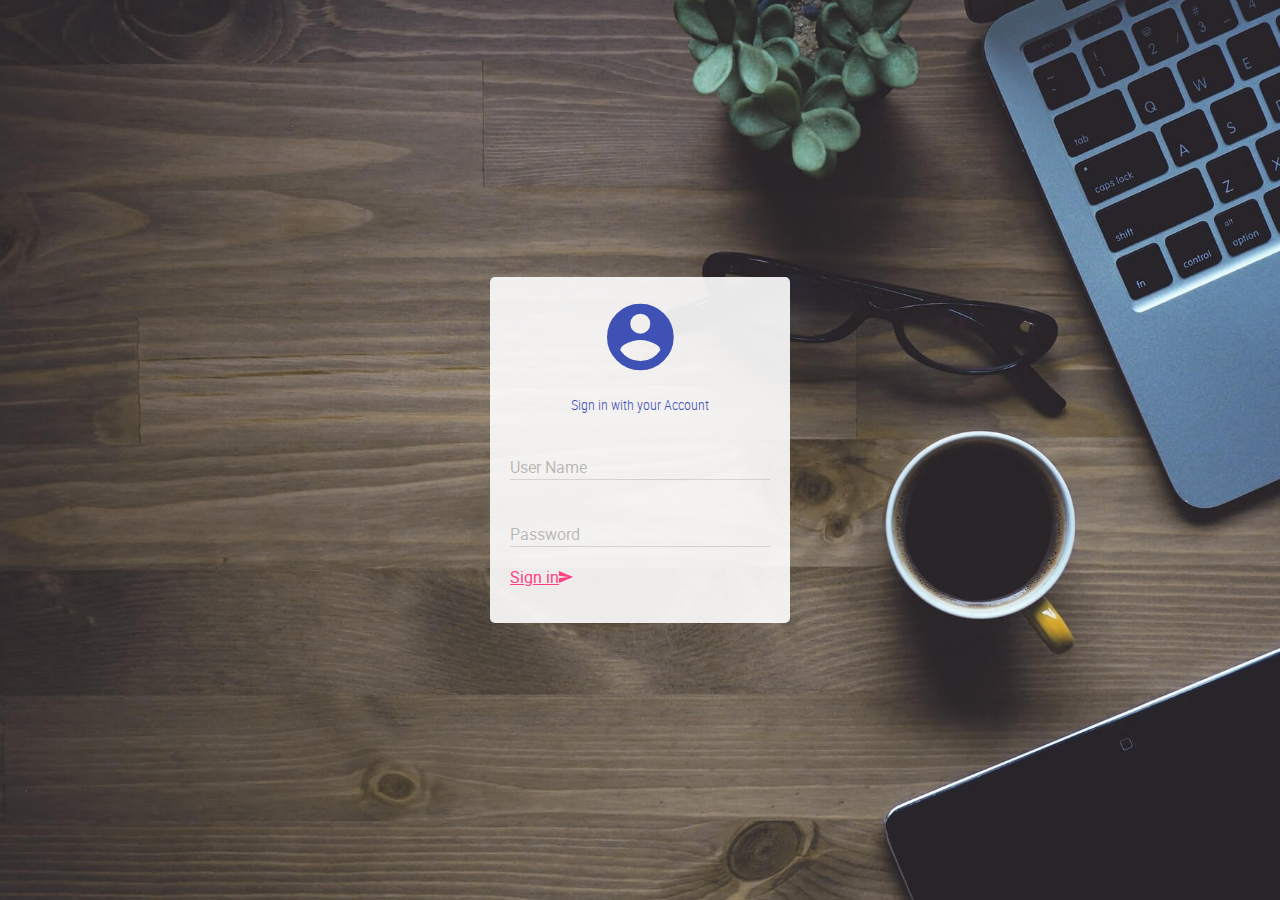
==== commit 8a11a10d: "Corrección del index" ====
--- a/index.html
+++ b/index.html
@@ -15,7 +15,7 @@
 	<link rel="stylesheet" href="css/main.css">
 	<script src="//ajax.googleapis.com/ajax/libs/jquery/1.11.2/jquery.min.js"></script>
 	<script>window.jQuery || document.write('<script src="js/jquery-1.11.2.min.js"><\/script>')</script>
-	<script src="js/material.min.js" ></script>
+	
 	<script src="js/sweetalert2.min.js" ></script>
 	<script src="js/jquery.mCustomScrollbar.concat.min.js" ></script>
 	<script src="js/main.js" ></script>
@@ -35,9 +35,10 @@
 			    <input class="mdl-textfield__input" type="password" id="pass">
 			    <label class="mdl-textfield__label" for="pass">Password</label>
 			</div>
-			<button id="SingIn" class="mdl-button mdl-js-button mdl-js-ripple-effect" style="color: #3F51B5; float:right;">
-				Sign in <i class="zmdi zmdi-mail-send"></i>
-			</button>
+			<a href="home.html">Sign in<i class="zmdi zmdi-mail-send"></i>	 <button id="SingIn" class="mdl-button mdl-js-button mdl-js-ripple-effect" style="color: #3F51B5; float:right;">
+				
+			</button></a>
+			
 		</form>
 	</div>
 </body>
